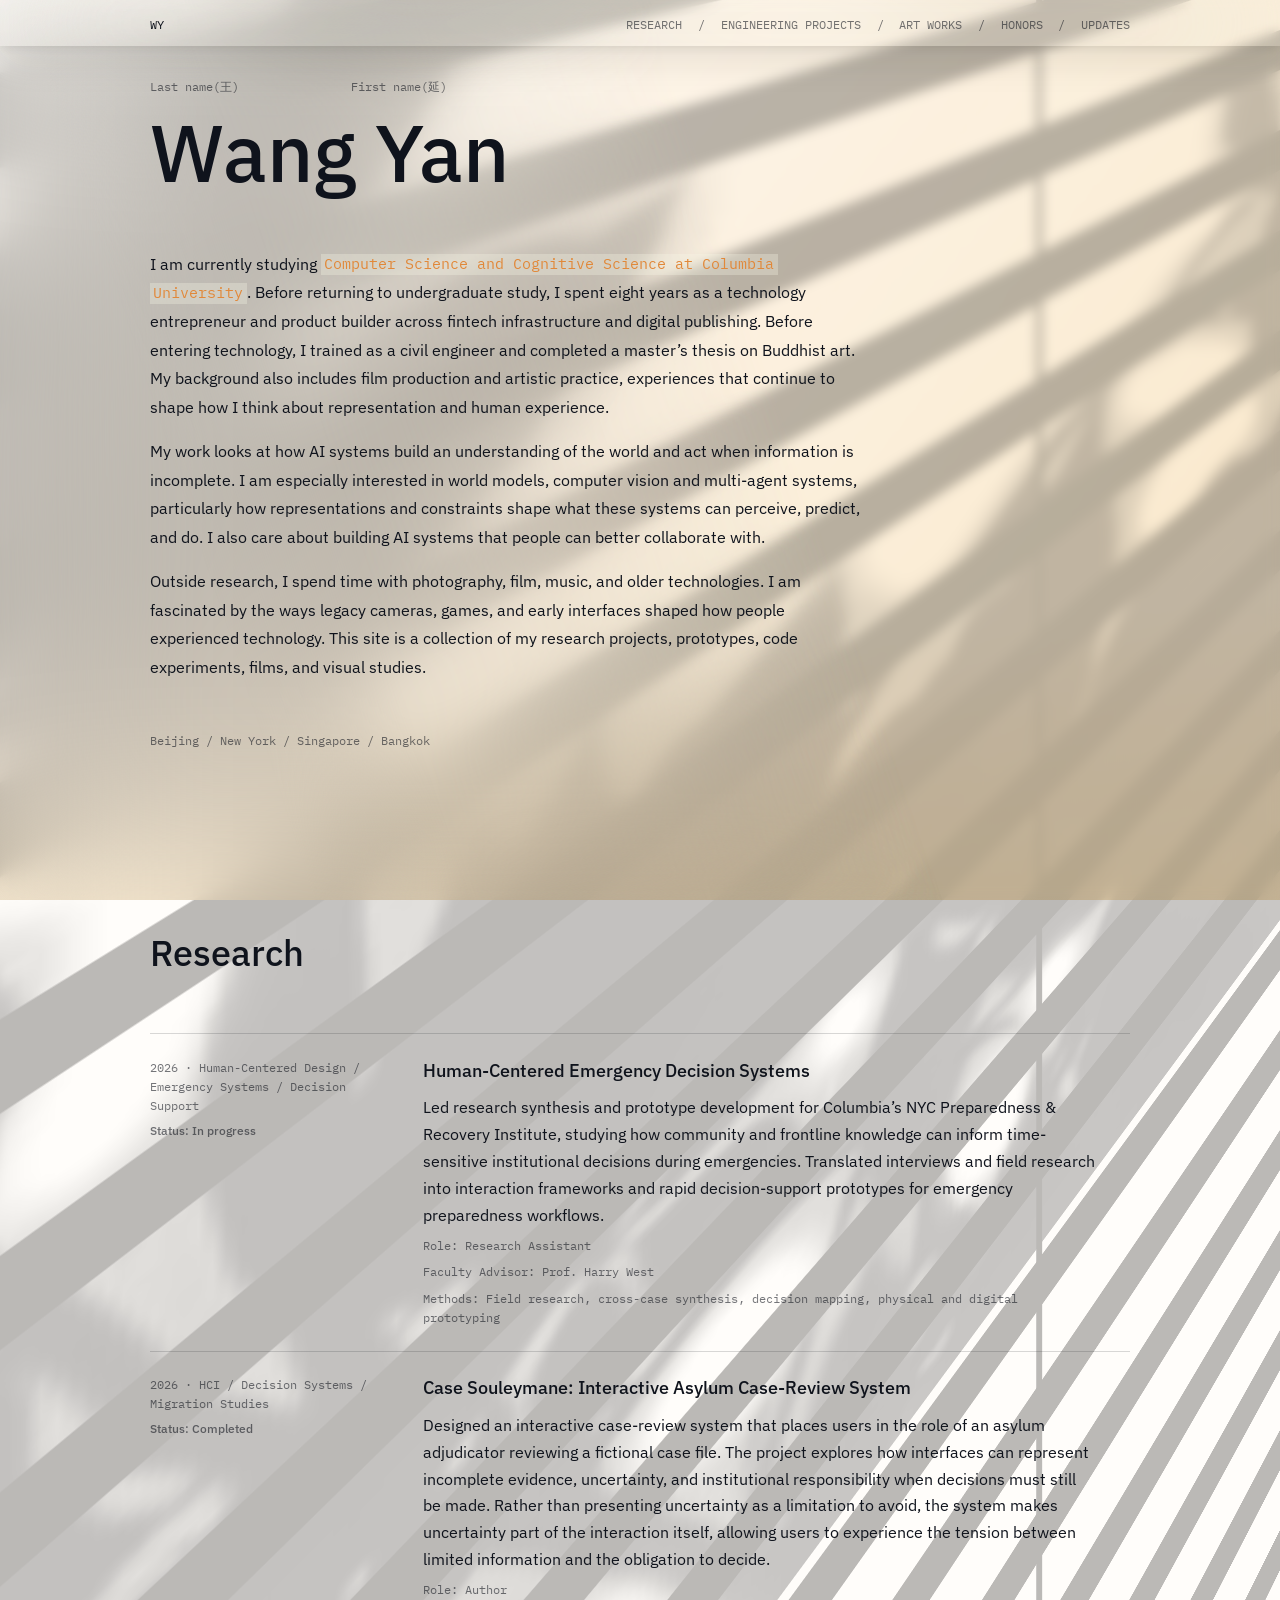
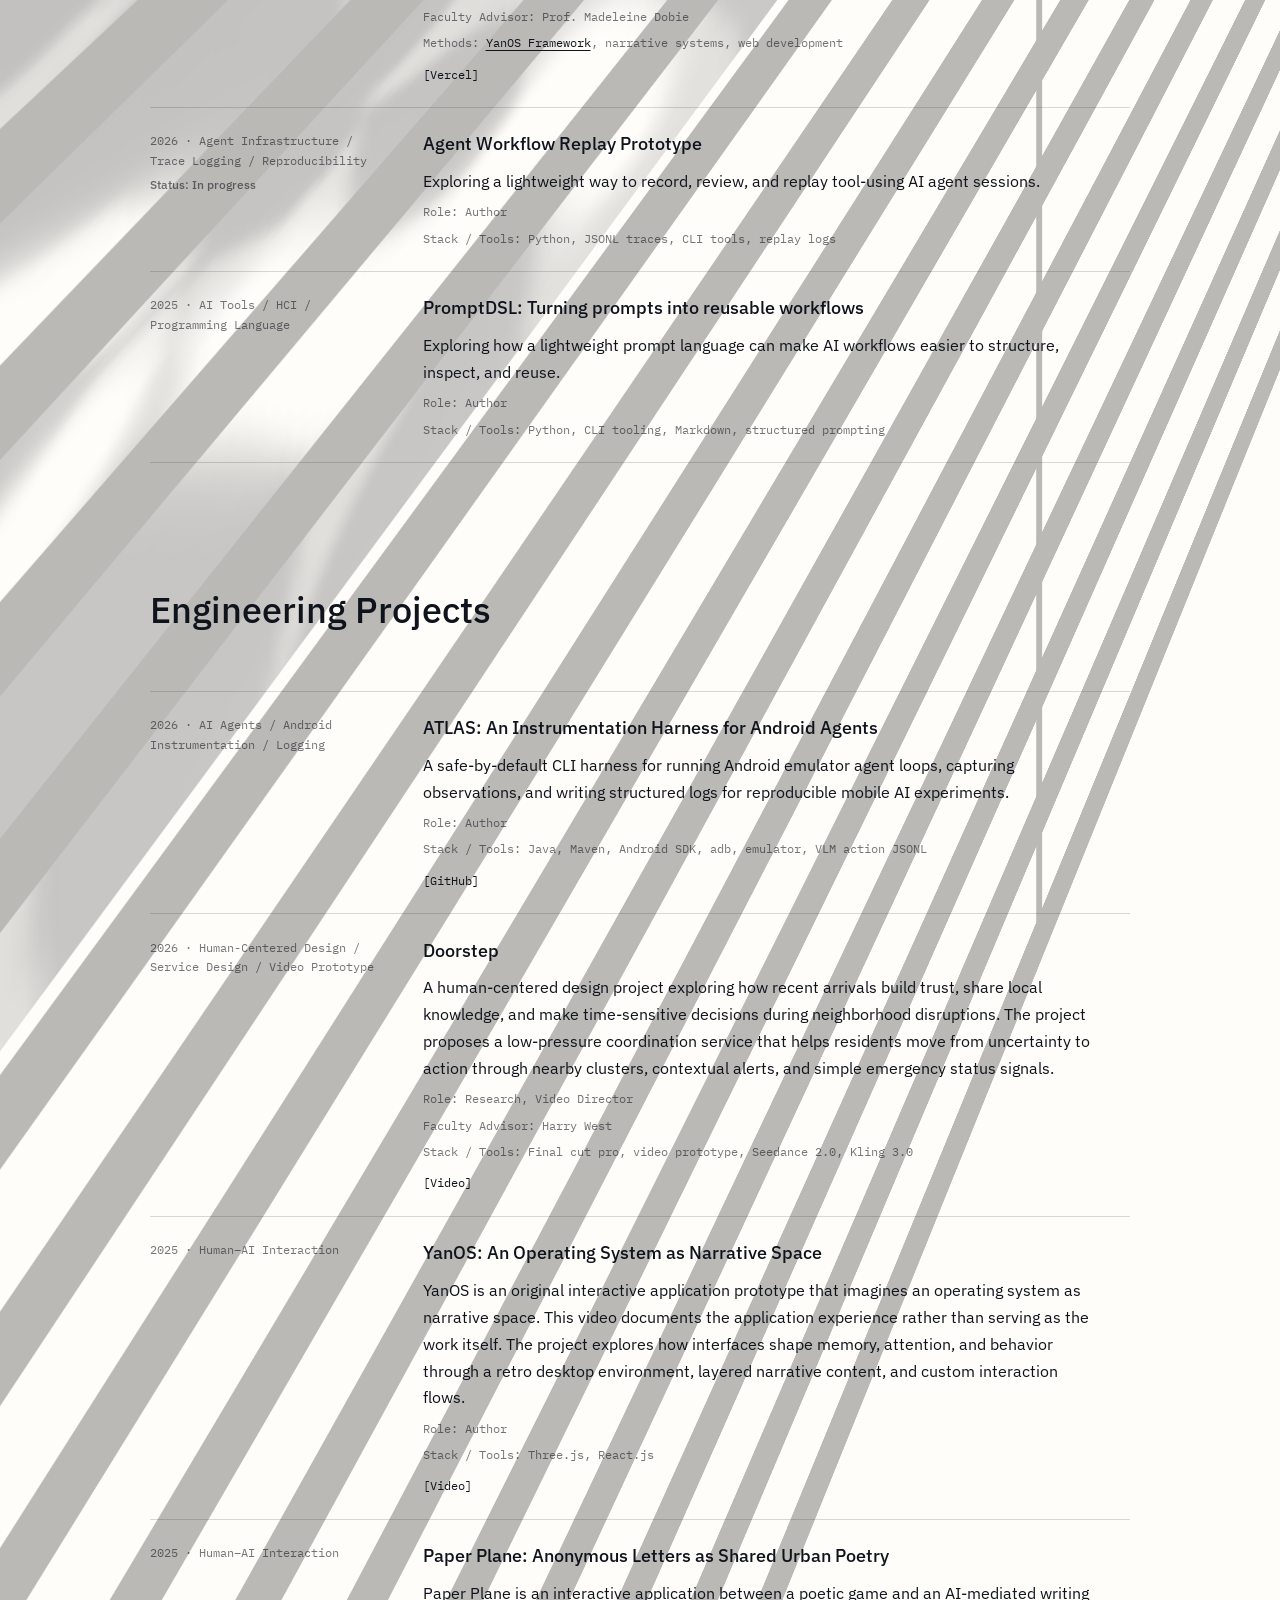
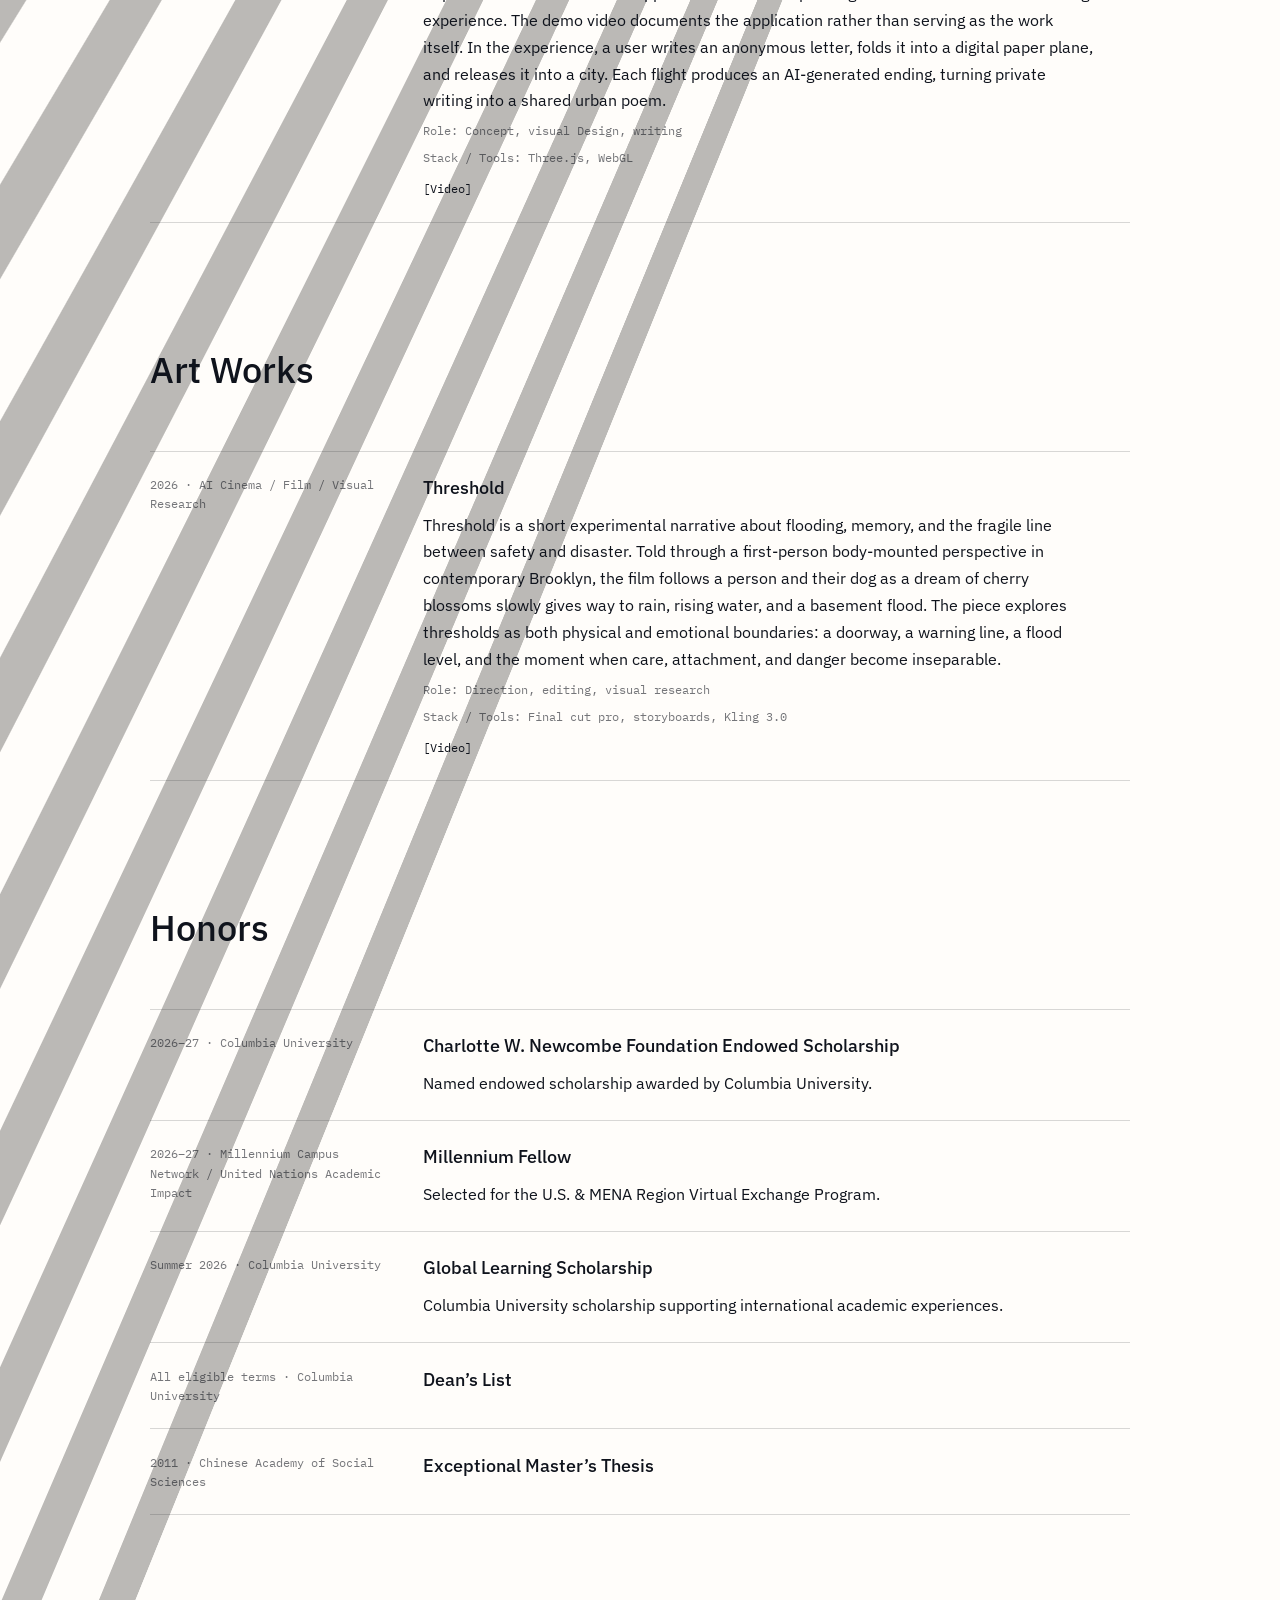
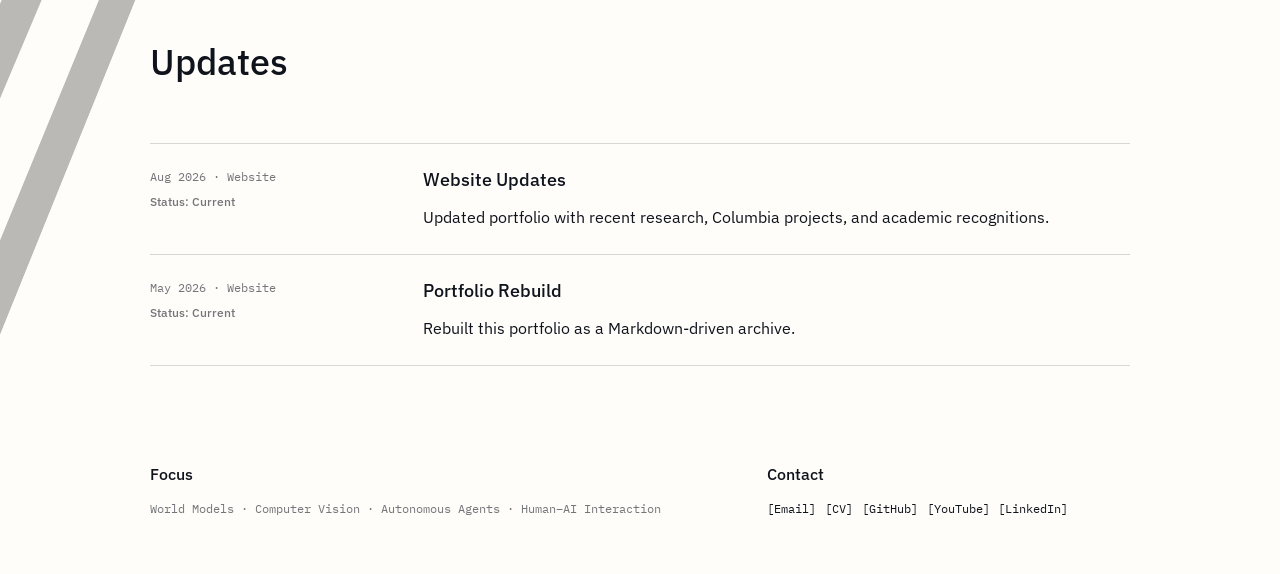
==== index.html @ 77265a29 "Update portfolio content" ====
<html lang="en">

<head>
  <meta charset="UTF-8">
  <meta name="viewport" content="width=device-width, initial-scale=1.0">
  <title>Wang Yan</title>
  <link rel="preload" href="https://upload.wikimedia.org/wikipedia/commons/5/5c/Image_gaussian_noise_example.png" as="image">
  <link rel="stylesheet" href="./index.css?v=portfolio-honors-20260820">
</head>

<body class="sunrise-to-day">
  <div id="dappled-light">

    <div id="glow"></div>
    <div id="glow-bounce"></div>
    <div class="perspective">
      <div id="leaves" aria-hidden="true">
        <svg style="width: 0; height: 0; position: absolute;">
          <defs>
            <filter id="wind" x="-20%" y="-20%" width="140%" height="140%">
              <feTurbulence type="fractalNoise" numOctaves="2" seed="1">
                <animate attributeName="baseFrequency" dur="16s" keyTimes="0;0.33;0.66;1"
                  values="0.005 0.003;0.01 0.009;0.008 0.004;0.005 0.003" repeatCount="indefinite" />
              </feTurbulence>
              <feDisplacementMap in="SourceGraphic">
                <animate attributeName="scale" dur="20s" keyTimes="0;0.25;0.5;0.75;1" values="45;55;75;55;45"
                  repeatCount="indefinite" />
              </feDisplacementMap>
            </filter>
          </defs>
        </svg>
      </div>
      <div id="blinds">
        <div class="shutters">
          <div class="shutter"></div>
          <div class="shutter"></div>
          <div class="shutter"></div>
          <div class="shutter"></div>
          <div class="shutter"></div>
          <div class="shutter"></div>
          <div class="shutter"></div>
          <div class="shutter"></div>
          <div class="shutter"></div>
          <div class="shutter"></div>
          <div class="shutter"></div>
          <div class="shutter"></div>
          <div class="shutter"></div>
          <div class="shutter"></div>
          <div class="shutter"></div>
          <div class="shutter"></div>
          <div class="shutter"></div>
          <div class="shutter"></div>
          <div class="shutter"></div>
          <div class="shutter"></div>
          <div class="shutter"></div>
          <div class="shutter"></div>
          <div class="shutter"></div>
        </div>
        <div class="vertical">
          <div class="bar"></div>
          <div class="bar"></div>
        </div>
      </div>
    </div>
    <div id="progressive-blur">
      <div></div>
      <div></div>
      <div></div>
      <div></div>
    </div>
    <div class="grain"></div>
  </div>

<!-- content:start -->
  <header class="site-nav">
    <a class="nav-mark" href="#top">WY</a>
    <nav>
      <a href="#research">Research</a>
      <a href="#engineering-projects">Engineering Projects</a>
      <a href="#art-works">Art Works</a>
      <a href="#honors">Honors</a>
      <a href="#updates">Updates</a>
    </nav>
  </header>

  <main id="top">
    <section class="entrance">
      <p class="archive-label">Last name(王)                First name(延)</p>
      <h1>Wang Yan</h1>
      <p class="subtitle"></p>
      <div class="intro-copy">
        <p>I am currently studying <span class="inline-term">Computer Science and Cognitive Science at Columbia University</span>. Before returning to undergraduate study, I spent eight years as a technology entrepreneur and product builder across fintech infrastructure and digital publishing. Before entering technology, I trained as a civil engineer and completed a master’s thesis on Buddhist art. My background also includes film production and artistic practice, experiences that continue to shape how I think about representation and human experience.</p>
        <p>My work looks at how AI systems build an understanding of the world and act when information is incomplete. I am especially interested in world models, computer vision and multi-agent systems, particularly how representations and constraints shape what these systems can perceive, predict, and do. I also care about building AI systems that people can better collaborate with.</p>
        <p>Outside research, I spend time with photography, film, music, and older technologies. I am fascinated by the ways legacy cameras, games, and early interfaces shaped how people experienced technology. This site is a collection of my research projects, prototypes, code experiments, films, and visual studies.</p>
      </div>
      <div class="motif-path">
        <span>Beijing / New York / Singapore / Bangkok</span>
      </div>
    </section>

    <section class="archive-section" id="research">
      <div class="section-kicker">
        <span></span>
      </div>
      <div class="section-header">
        <h2>Research</h2>
        <p></p>
      </div>
      <div class="project-list">
        <article class="project-entry">
          <div class="entry-meta-block project-meta-block">
            <p class="entry-meta project-meta">2026 · Human-Centered Design / Emergency Systems / Decision Support</p>
            <p class="entry-status project-status">Status: In progress</p>
          </div>
          <div>
            <h3>Human-Centered Emergency Decision Systems</h3>
            <p>Led research synthesis and prototype development for Columbia’s NYC Preparedness &amp; Recovery Institute, studying how community and frontline knowledge can inform time-sensitive institutional decisions during emergencies. Translated interviews and field research into interaction frameworks and rapid decision-support prototypes for emergency preparedness workflows.</p>
            <p class="project-detail">Role: Research Assistant</p>
            <p class="project-detail">Faculty Advisor: Prof. Harry West</p>
            <p class="project-detail">Methods: Field research, cross-case synthesis, decision mapping, physical and digital prototyping</p>
          </div>
        </article>
        <article class="project-entry">
          <div class="entry-meta-block project-meta-block">
            <p class="entry-meta project-meta">2026 · HCI / Decision Systems / Migration Studies</p>
            <p class="entry-status project-status">Status: Completed</p>
          </div>
          <div>
            <h3>Case Souleymane: Interactive Asylum Case-Review System</h3>
            <p>Designed an interactive case-review system that places users in the role of an asylum adjudicator reviewing a fictional case file. The project explores how interfaces can represent incomplete evidence, uncertainty, and institutional responsibility when decisions must still be made. Rather than presenting uncertainty as a limitation to avoid, the system makes uncertainty part of the interaction itself, allowing users to experience the tension between limited information and the obligation to decide.</p>
            <p class="project-detail">Role: Author</p>
            <p class="project-detail">Faculty Advisor: Prof. Madeleine Dobie</p>
            <p class="project-detail">Methods: <a href="#yanos">YanOS Framework</a>, narrative systems, web development</p>
            <p class="project-links"><a href="https://case-souleymane.vercel.app">Vercel</a></p>
          </div>
        </article>
        <article class="project-entry">
          <div class="entry-meta-block project-meta-block">
            <p class="entry-meta project-meta">2026 · Agent Infrastructure / Trace Logging / Reproducibility</p>
            <p class="entry-status project-status">Status: In progress</p>
          </div>
          <div>
            <h3>Agent Workflow Replay Prototype</h3>
            <p>Exploring a lightweight way to record, review, and replay tool-using AI agent sessions.</p>
            <p class="project-detail">Role: Author</p>
            <p class="project-detail">Stack / Tools: Python, JSONL traces, CLI tools, replay logs</p>
          </div>
        </article>
        <article class="project-entry">
          <div class="entry-meta-block project-meta-block">
            <p class="entry-meta project-meta">2025 · AI Tools / HCI / Programming Language</p>

          </div>
          <div>
            <h3>PromptDSL: Turning prompts into reusable workflows</h3>
            <p>Exploring how a lightweight prompt language can make AI workflows easier to structure, inspect, and reuse.</p>
            <p class="project-detail">Role: Author</p>
            <p class="project-detail">Stack / Tools: Python, CLI tooling, Markdown, structured prompting</p>
          </div>
        </article>
      </div>
    </section>

    <section class="archive-section" id="engineering-projects" data-time-trigger="midday">
      <div class="section-kicker">
        <span></span>
      </div>
      <div class="section-header">
        <h2>Engineering Projects</h2>
        <p></p>
      </div>
      <div class="project-list">
        <article class="project-entry">
          <div class="entry-meta-block project-meta-block">
            <p class="entry-meta project-meta">2026 · AI Agents / Android Instrumentation / Logging</p>

          </div>
          <div>
            <h3>ATLAS: An Instrumentation Harness for Android Agents</h3>
            <p>A safe-by-default CLI harness for running Android emulator agent loops, capturing observations, and writing structured logs for reproducible mobile AI experiments.</p>
            <p class="project-detail">Role: Author</p>
            <p class="project-detail">Stack / Tools: Java, Maven, Android SDK, adb, emulator, VLM action JSONL</p>
            <p class="project-links"><a href="https://github.com/yw01x/ATLAS">GitHub</a></p>
          </div>
        </article>
        <article class="project-entry">
          <div class="entry-meta-block project-meta-block">
            <p class="entry-meta project-meta">2026 · Human-Centered Design / Service Design / Video Prototype</p>

          </div>
          <div>
            <h3>Doorstep</h3>
            <p>A human-centered design project exploring how recent arrivals build trust, share local knowledge, and make time-sensitive decisions during neighborhood disruptions. The project proposes a low-pressure coordination service that helps residents move from uncertainty to action through nearby clusters, contextual alerts, and simple emergency status signals.</p>
            <p class="project-detail">Role: Research, Video Director</p>
            <p class="project-detail">Faculty Advisor: Harry West</p>
            <p class="project-detail">Stack / Tools: Final cut pro, video prototype, Seedance 2.0, Kling 3.0</p>
            <p class="project-links"><a href="https://youtu.be/pmCOKHEQQjQ">Video</a></p>
          </div>
        </article>
        <article class="project-entry" id="yanos">
          <div class="entry-meta-block project-meta-block">
            <p class="entry-meta project-meta">2025 · Human–AI Interaction</p>

          </div>
          <div>
            <h3>YanOS: An Operating System as Narrative Space</h3>
            <p>YanOS is an original interactive application prototype that imagines an operating system as narrative space. This video documents the application experience rather than serving as the work itself. The project explores how interfaces shape memory, attention, and behavior through a retro desktop environment, layered narrative content, and custom interaction flows.</p>
            <p class="project-detail">Role: Author</p>
            <p class="project-detail">Stack / Tools: Three.js, React.js</p>
            <p class="project-links"><a href="https://youtu.be/kt_97odEc5k?si=_f1TYvwzwonSo4LC">Video</a></p>
          </div>
        </article>
        <article class="project-entry">
          <div class="entry-meta-block project-meta-block">
            <p class="entry-meta project-meta">2025 · Human–AI Interaction</p>

          </div>
          <div>
            <h3>Paper Plane: Anonymous Letters as Shared Urban Poetry</h3>
            <p>Paper Plane is an interactive application between a poetic game and an AI-mediated writing experience. The demo video documents the application rather than serving as the work itself. In the experience, a user writes an anonymous letter, folds it into a digital paper plane, and releases it into a city. Each flight produces an AI-generated ending, turning private writing into a shared urban poem.</p>
            <p class="project-detail">Role: Concept, visual Design, writing</p>
            <p class="project-detail">Stack / Tools: Three.js, WebGL</p>
            <p class="project-links"><a href="https://youtu.be/owHaPtW7FVY">Video</a></p>
          </div>
        </article>
      </div>
    </section>

    <section class="archive-section" id="art-works" data-time-trigger="night">
      <div class="section-kicker">
        <span></span>
      </div>
      <div class="section-header">
        <h2>Art Works</h2>
        <p></p>
      </div>
      <div class="project-list">
        <article class="project-entry">
          <div class="entry-meta-block project-meta-block">
            <p class="entry-meta project-meta">2026 · AI Cinema / Film / Visual Research</p>

          </div>
          <div>
            <h3>Threshold</h3>
            <p>Threshold is a short experimental narrative about flooding, memory, and the fragile line between safety and disaster. Told through a first-person body-mounted perspective in contemporary Brooklyn, the film follows a person and their dog as a dream of cherry blossoms slowly gives way to rain, rising water, and a basement flood. The piece explores thresholds as both physical and emotional boundaries: a doorway, a warning line, a flood level, and the moment when care, attachment, and danger become inseparable.</p>
            <p class="project-detail">Role: Direction, editing, visual research</p>
            <p class="project-detail">Stack / Tools: Final cut pro, storyboards, Kling 3.0</p>
            <p class="project-links"><a href="https://youtu.be/WIQP8RQPbOI">Video</a></p>
          </div>
        </article>
      </div>
    </section>

    <section class="archive-section honors-section" id="honors">
      <div class="section-kicker">
        <span></span>
      </div>
      <div class="section-header">
        <h2>Honors</h2>
        <p></p>
      </div>
      <div class="project-list honor-list">
        <article class="project-entry honor-entry">
          <div class="entry-meta-block project-meta-block">
            <p class="entry-meta project-meta">2026–27 · Columbia University</p>
          </div>
          <div>
            <h3>Charlotte W. Newcombe Foundation Endowed Scholarship</h3>
            <p>Named endowed scholarship awarded by Columbia University.</p>
          </div>
        </article>
        <article class="project-entry honor-entry">
          <div class="entry-meta-block project-meta-block">
            <p class="entry-meta project-meta">2026–27 · Millennium Campus Network / United Nations Academic Impact</p>
          </div>
          <div>
            <h3>Millennium Fellow</h3>
            <p>Selected for the U.S. &amp; MENA Region Virtual Exchange Program.</p>
          </div>
        </article>
        <article class="project-entry honor-entry">
          <div class="entry-meta-block project-meta-block">
            <p class="entry-meta project-meta">Summer 2026 · Columbia University</p>
          </div>
          <div>
            <h3>Global Learning Scholarship</h3>
            <p>Columbia University scholarship supporting international academic experiences.</p>
          </div>
        </article>
        <article class="project-entry honor-entry">
          <div class="entry-meta-block project-meta-block">
            <p class="entry-meta project-meta">All eligible terms · Columbia University</p>
          </div>
          <div>
            <h3>Dean’s List</h3>
          </div>
        </article>
        <article class="project-entry honor-entry">
          <div class="entry-meta-block project-meta-block">
            <p class="entry-meta project-meta">2011 · Chinese Academy of Social Sciences</p>
          </div>
          <div>
            <h3>Exceptional Master’s Thesis</h3>
          </div>
        </article>
      </div>
    </section>

    <section class="archive-section updates-section" id="updates">
      <div class="section-kicker">
        <span></span>
      </div>
      <div class="section-header">
        <h2>Updates</h2>
        <p></p>
      </div>
      <div class="update-list">
        <article class="update-entry">
          <div class="entry-meta-block update-meta-block">
            <p class="entry-meta update-meta">Aug 2026 · Website</p>
            <p class="entry-status update-status">Status: Current</p>
          </div>
          <div>
            <h3>Website Updates</h3>
            <p>Updated portfolio with recent research, Columbia projects, and academic recognitions.</p>

          </div>
        </article>
        <article class="update-entry">
          <div class="entry-meta-block update-meta-block">
            <p class="entry-meta update-meta">May 2026 · Website</p>
            <p class="entry-status update-status">Status: Current</p>
          </div>
          <div>
            <h3>Portfolio Rebuild</h3>
            <p>Rebuilt this portfolio as a Markdown-driven archive.</p>

          </div>
        </article>
      </div>
    </section>
  </main>

  <footer class="site-footer">
    <div>
      <h3>Focus</h3>
      <p>World Models · Computer Vision · Autonomous Agents · Human–AI Interaction</p>
    </div>
      <div>
        <h3>Contact</h3>
        <p class="project-links"><a href="mailto:yw4586@columbia.edu">Email</a> <a href="./assets/Wang_Yan_CV.pdf">CV</a> <a href="https://github.com/yw01x">GitHub</a> <a href="https://www.youtube.com/@ywang2025">YouTube</a> <a href="https://www.linkedin.com/in/wangyan-omni/">LinkedIn</a></p>
      </div>
  </footer>
  <!-- content:end -->
</body>

<script src="./index.js?v=portfolio-honors-20260820"></script>

</html>
---- index.css ----
@import url('https://fonts.googleapis.com/css2?family=IBM+Plex+Mono:wght@400;500&family=IBM+Plex+Sans:wght@400;500;600&display=swap');

body {
  --day: #fffdfa;
  --midday: #f9f7e9;
  --afternoon: #f2d9b8;
  --evening: #fccc83;
  --dusk: #db7a2a;
  --night: #0f131c;
  --dawn: #16132b;
  --morning: #9fb3bf;


  --light: var(--day);
  --dark: var(--night);
  --shadow: #1a1917;
  --bounce-light: #f5d7a6;
  --line: color-mix(in srgb, var(--dark) 16%, transparent);
  --muted: color-mix(in srgb, var(--dark) 58%, transparent);
  --timing-fn: cubic-bezier(0.455, 0.190, 0.000, 0.985);

  margin: 0;
  padding: 0;
  min-height: 100%;
  width: 100%;
  color: var(--dark);
  font-family: "IBM Plex Sans", system-ui, -apple-system, BlinkMacSystemFont, "Segoe UI", sans-serif;
  background-color: var(--light);

  animation-duration: 0s;
  animation-fill-mode: forwards;
  animation-timing-function: linear;
}

html {
  scroll-behavior: smooth;
}

a {
  color: var(--dark);
  text-decoration-thickness: 1px;
  text-underline-offset: 0.22em;
}

p,
h1,
h2,
h3 {
  margin-top: 0;
}

.site-nav,
main {
  position: relative;
  z-index: 1;
  isolation: isolate;
}

.site-nav {
  position: sticky;
  top: 0;
  display: grid;
  width: calc(100% - 3rem);
  max-width: 980px;
  margin: 0 auto;
  grid-template-columns: auto 1fr;
  gap: 1.5rem;
  align-items: center;
  padding: 1rem 0 0.85rem;
  z-index: 10;
}

.site-nav::before {
  position: absolute;
  z-index: -1;
  inset: 0 auto 0 50%;
  width: 100vw;
  transform: translateX(-50%);
  background: rgb(244 242 234 / 0.2);
  background: color-mix(in srgb, #f4f2ea 10%, transparent);
  box-shadow:
    0 0.8rem 2.4rem color-mix(in srgb, var(--shadow) 10%, transparent),
    0 0.08rem 0.7rem color-mix(in srgb, var(--dark) 10%, transparent);
  backdrop-filter: blur(80px) saturate(88%);
  -webkit-backdrop-filter: blur(80px) saturate(88%);
  content: "";
}

.nav-mark,
.site-nav nav a,
.archive-label,
.section-kicker,
.project-meta,
.update-meta,
.project-detail,
.project-links,
.motif-path {
  font-family: "IBM Plex Mono", "SFMono-Regular", Consolas, monospace;
}

.nav-mark {
  font-size: 0.78rem;
  text-decoration: none;
}

.site-nav nav {
  display: flex;
  justify-content: flex-end;
  gap: 0;
  overflow-x: auto;
}

.site-nav nav a {
  display: inline-flex;
  align-items: center;
  flex: 0 0 auto;
  color: var(--muted);
  font-size: 0.72rem;
  text-decoration: none;
  text-transform: uppercase;
}

.site-nav nav a + a::before {
  display: inline-block;
  width: 2.4rem;
  color: var(--muted);
  text-align: center;
  content: "/";
}

main {
  width: calc(100% - 3rem);
  max-width: 980px;
  margin: 0 auto;
}

.entrance {
  display: grid;
  align-content: center;
  min-height: 42rem;
  padding: 2rem 0 7rem;
}

.archive-label {
  margin-bottom: 1.2rem;
  color: var(--muted);
  font-size: 0.76rem;
}

.archive-label,
.subtitle {
  white-space: pre-wrap;
}

h1 {
  max-width: 12ch;
  margin-bottom: 1.2rem;
  font-size: clamp(1rem, 9vw, 5rem);
  font-weight: 500;
  line-height: 0.94;
}

.subtitle {
  margin-bottom: 2.5rem;
  font-size: 1.22rem;
}

.intro-copy {
  display: grid;
  gap: 0.95rem;
  max-width: 720px;
  font-size: 1.02rem;
  line-height: 1.76;
}

.intro-copy p,
.section-header p,
.project-entry p,
.update-entry p,
.site-footer p,
.about-grid p {
  margin-bottom: 0;
}

.motif-path {
  display: flex;
  flex-wrap: wrap;
  gap: 0.4rem 0.8rem;
  margin-top: 3.2rem;
  color: var(--muted);
  font-size: 0.75rem;
}

.motif-path span + span::before {
  content: "/";
  margin-right: 0.8rem;
  color: var(--muted);
}

.archive-section {
  padding: 3.5rem 0;
}

.section-kicker {
  display: flex;
  flex-wrap: wrap;
  gap: 0.6rem;
  margin-bottom: 1rem;
  color: var(--muted);
  font-size: 0.72rem;
}

.section-kicker span + span::before {
  content: "/";
  margin-right: 0.6rem;
}

.section-header {
  display: grid;
  grid-template-columns: 1fr;
  gap: 1.05rem;
  align-items: start;
  margin-bottom: 2.8rem;
}

.section-header h2 {
  margin-bottom: 0;
  font-size: clamp(1.7rem, 3vw, 2.25rem);
  font-weight: 500;
  line-height: 1.06;
}

.section-header p {
  max-width: 720px;
  color: var(--muted);
  font-size: 1rem;
  line-height: 1.74;
}

.project-list {
  border-top: 1px solid var(--line);
}

.project-entry,
.update-entry {
  display: grid;
  grid-template-columns: minmax(10rem, 0.34fr) minmax(0, 1fr);
  gap: 2rem;
  padding: 1.45rem 0;
  border-bottom: 1px solid var(--line);
}

.project-entry h3,
.update-entry h3 {
  margin-bottom: 0.8rem;
  font-size: 1.14rem;
  font-weight: 500;
}

.project-entry p,
.update-entry p {
  max-width: 42rem;
  line-height: 1.68;
}

.inline-term {
  font-family: "IBM Plex Mono", "SFMono-Regular", Consolas, monospace;
  font-size: 0.92em;
  line-height: 1;
  color: color-mix(in srgb, var(--dusk) 100%, var(--evening) 20%);
  background: color-mix(in srgb, var(--midday) 30%, transparent);
  border: 0px solid color-mix(in srgb, var(--dark) 18%, transparent);
  padding: 0.02em 0.22em 0.08em;
  box-decoration-break: clone;
  -webkit-box-decoration-break: clone;
}

.project-meta,
.update-meta,
.entry-status,
.project-status,
.update-status,
.project-detail,
.project-links {
  color: var(--muted);
  font-size: 0.72rem;
  line-height: 1.58;
}

.entry-status {
  margin: 0.32rem 0 0;
  color: var(--muted);
  font-family: "IBM Plex Sans", system-ui, -apple-system, BlinkMacSystemFont, "Segoe UI", sans-serif;
  font-weight: 500;
}

.project-detail {
  margin-top: 0.45rem;
}

.project-entry[id] {
  scroll-margin-top: 5rem;
}

.project-links {
  display: flex;
  flex-wrap: wrap;
  gap: 0.55rem;
  margin-top: 0.75rem;
}

.project-links a {
  color: var(--dark);
  text-decoration: none;
}

.project-links a::before {
  content: "[";
}

.project-links a::after {
  content: "]";
}

.update-list {
  border-top: 1px solid var(--line);
}

.site-footer {
  position: relative;
  z-index: 1;
  display: grid;
  grid-template-columns: minmax(0, 1fr) minmax(18rem, 0.62fr);
  width: calc(100% - 3rem);
  max-width: 980px;
  margin: 0 auto;
  gap: 2rem;
  padding: 2.5rem 0 3.5rem;
  color: var(--muted);
  font-size: 0.72rem;
  line-height: 1.58;
}

.site-footer h3 {
  margin: 0 0 0.75rem;
  color: var(--dark);
  font-size: 1rem;
  font-weight: 500;
}

.site-footer p {
  font-family: "IBM Plex Mono", "SFMono-Regular", Consolas, monospace;
}

.site-footer .project-links {
  display: flex;
  flex-wrap: wrap;
  gap: 0.55rem;
}

.site-footer a {
  color: var(--dark);
  text-decoration: none;
}

.site-footer a::before {
  content: "[";
}

.site-footer a::after {
  content: "]";
}

.about-grid {
  display: grid;
  grid-template-columns: minmax(0, 1fr) minmax(18rem, 0.62fr);
  gap: 2rem;
  border-top: 1px solid var(--line);
  padding-top: 1.45rem;
}

.about-grid h3 {
  margin-bottom: 0.75rem;
  font-size: 1rem;
  font-weight: 500;
}

body.animation-ready {
  transition: background-color 1.7s var(--timing-fn), color 1.2s var(--timing-fn);
}

body.sunrise-to-day:not(.animation-ready),
body.sunrise-to-midday:not(.animation-ready) {
  --light: var(--night);
  --dark: var(--day);
  --shadow: #030307;
  --bounce-light: #1b293f;
  background-color: var(--night);
}

body.animation-ready.midday-to-night,
body.animation-ready.day-to-night {
  animation-duration: 2.6s;
  animation-fill-mode: forwards;
  animation-name: sunset;
  animation-timing-function: var(--timing-fn);
}

body.animation-ready.day-to-night {
  animation-name: day-sunset;
}

body.animation-ready.sunrise-to-day,
body.animation-ready.sunrise-to-midday {
  animation-duration: 2.2s;
  animation-fill-mode: forwards;
  animation-name: sunrise;
  animation-timing-function: var(--timing-fn);
}

body.animation-ready.sunrise-to-midday {
  animation-name: sunrise-midday;
}

body.animation-ready.day-to-midday {
  animation-duration: 1.9s;
  animation-fill-mode: forwards;
  animation-name: midday;
  animation-timing-function: var(--timing-fn);
}

body.animation-ready.midday-to-day {
  animation-duration: 1.9s;
  animation-fill-mode: forwards;
  animation-name: midday-reverse;
  animation-timing-function: var(--timing-fn);
}

body.animation-ready.night-to-midday,
body.animation-ready.night-to-day {
  animation-duration: 2.8s;
  animation-fill-mode: forwards;
  animation-name: night-reverse-midday;
  animation-timing-function: var(--timing-fn);
}

body.animation-ready.night-to-day {
  animation-name: night-reverse-day;
}

body.animation-ready.sunrise-to-day,
body.animation-ready.sunrise-to-midday,
body.animation-ready.day-to-midday,
body.animation-ready.midday-to-day,
body.animation-ready.midday-to-night,
body.animation-ready.day-to-night,
body.animation-ready.night-to-midday,
body.animation-ready.night-to-day {
  transition: color 1.2s var(--timing-fn);
}

body.midday {
  --light: var(--midday);
  --dark: #121211;
  --shadow: #11100e;
  --bounce-light: #f9f7e9;
  background-color: var(--midday);
}

body.afternoon {
  --light: var(--afternoon);
  --dark: var(--night);
  --shadow: #15120f;
  --bounce-light: #efc17d;
  background-color: var(--afternoon);
}

body.dark {
  --light: var(--night);
  --dark: var(--day);
  --shadow: #030307;
  --bounce-light: #1b293f;
  background-color: var(--night);
}

@keyframes sunrise {
  0% {
    background-color: var(--night);
  }

  10% {
    background-color: var(--dawn);
  }

  35% {
    background-color: var(--morning);
  }

  100% {
    background-color: var(--day);
  }
}

@keyframes sunrise-midday {
  0% {
    background-color: var(--night);
  }

  10% {
    background-color: var(--dawn);
  }

  35% {
    background-color: var(--morning);
  }

  100% {
    background-color: var(--midday);
  }
}

@keyframes midday {
  0% {
    background-color: var(--day);
  }

  35% {
    background-color: #ffffff;
  }

  100% {
    background-color: var(--midday);
  }
}

@keyframes midday-reverse {
  0% {
    background-color: var(--midday);
  }

  65% {
    background-color: #ffffff;
  }

  100% {
    background-color: var(--day);
  }
}

@keyframes afternoon {
  0% {
    background-color: var(--day);
  }

  45% {
    background-color: var(--evening);
  }

  100% {
    background-color: var(--afternoon);
  }
}

@keyframes night-reverse-midday {
  0% {
    background-color: var(--night);
  }

  10% {
    background-color: var(--dawn);
  }

  40% {
    background-color: var(--dusk);
  }

  70% {
    background-color: var(--evening);
  }

  100% {
    background-color: var(--midday);
  }
}

@keyframes night-reverse-day {
  0% {
    background-color: var(--night);
  }

  10% {
    background-color: var(--dawn);
  }

  35% {
    background-color: var(--dusk);
  }

  58% {
    background-color: var(--evening);
  }

  82% {
    background-color: var(--midday);
  }

  100% {
    background-color: var(--day);
  }
}

@keyframes sunset {
  0% {
    background-color: var(--midday);
  }

  30% {
    background-color: var(--evening);
  }

  60% {
    background-color: var(--dusk);
  }

  90% {
    background-color: var(--dawn);
  }

  100% {
    background-color: var(--night);
  }
}

@keyframes day-sunset {
  0% {
    background-color: var(--day);
  }

  18% {
    background-color: var(--midday);
  }

  40% {
    background-color: var(--evening);
  }

  65% {
    background-color: var(--dusk);
  }

  90% {
    background-color: var(--dawn);
  }

  100% {
    background-color: var(--night);
  }
}

#dappled-light {
  pointer-events: none;
  position: fixed;
  height: 100vh;
  width: 100vw;
}

.grain {
  filter: brightness(120%) sepia(50%);
  height: 100%;
  left: 0;
  pointer-events: none;
  position: fixed;
  top: 0;
  width: 100%;
  z-index: 10;
}

.grain:before {
  animation: noise 1s steps(2) infinite;
  background-image: url(https://upload.wikimedia.org/wikipedia/commons/5/5c/Image_gaussian_noise_example.png);
  content: "";
  height: calc(100% + 20rem);
  left: -10rem;
  opacity: .12;
  pointer-events: none;
  position: fixed;
  top: -10rem;
  width: calc(100% + 20rem);
}

#progressive-blur {
  position: absolute;
  height: 100%;
  width: 100%;
}

#progressive-blur>div {
  position: absolute;
  height: 100%;
  width: 100%;
  inset: 0;
  backdrop-filter: blur(var(--blur-amount));
  mask-image: linear-gradient(252deg, transparent, transparent var(--stop1), black var(--stop2), black);
}

#progressive-blur>div:nth-child(1) {
  --blur-amount: 6px;
  --stop1: 0%;
  --stop2: 0%;
}

#progressive-blur>div:nth-child(2) {
  --blur-amount: 12px;
  --stop1: 40%;
  --stop2: 80%;
}

#progressive-blur>div:nth-child(3) {
  --blur-amount: 48px;
  --stop1: 40%;
  --stop2: 70%;
}

#progressive-blur>div:nth-child(4) {
  --blur-amount: 96px;
  --stop1: 70%;
  --stop2: 80%;
}

#glow {
  position: absolute;
  background: linear-gradient(309deg, var(--bounce-light), var(--bounce-light) 20%, transparent);
  transition: background 1.0s var(--timing-fn);
  height: 100%;
  width: 100%;
  opacity: 0.5;
}

#glow-bounce {
  content: "";
  position: absolute;
  background: linear-gradient(355deg, var(--bounce-light) 0%, transparent 30%, transparent 100%);
  transition: background 1.0s var(--timing-fn);
  opacity: 0.5;
  height: 100%;
  width: 100%;
  bottom: 0;
}

.perspective {
  position: absolute;
  transition: transform 1.7s var(--timing-fn), opacity 4s ease;
  top: -30vh;
  right: 0;
  width: 80vw;
  height: 130vh;
  opacity: 0.3;
  background-blend-mode: darken;
  transform-origin: top right;
  transform-style: preserve-3d;
  transform: matrix3d(0.7500, -0.0625, 0.0000, 0.0008,
      0.0000, 1.0000, 0.0000, 0.0000,
      0.0000, 0.0000, 1.0000, 0.0000,
      0.0000, 0.0000, 0.0000, 1.0000);
}

.dark .perspective {
  opacity: 0.3;
  transform: matrix3d(0.8333, 0.0833, 0.0000, 0.0003,
      0.0000, 1.0000, 0.0000, 0.0000,
      0.0000, 0.0000, 1.0000, 0.0000,
      0.0000, 0.0000, 0.0000, 1.0000);
}

.midday .perspective {
  opacity: 0.42;
  transform: matrix3d(0.7600, -0.0350, 0.0000, 0.0007,
      0.0000, 1.0000, 0.0000, 0.0000,
      0.0000, 0.0000, 1.0000, 0.0000,
      0.0000, 0.0000, 0.0000, 1.0000);
}

.afternoon .perspective {
  opacity: 0.33;
  transform: matrix3d(0.7900, 0.0100, 0.0000, 0.0005,
      0.0000, 1.0000, 0.0000, 0.0000,
      0.0000, 0.0000, 1.0000, 0.0000,
      0.0000, 0.0000, 0.0000, 1.0000);
}

#leaves {
  --leaf-opacity: 0.85;
  position: absolute;
  bottom: -20px;
  right: -700px;
  width: 1600px;
  height: 1400px;
  background-image: url("./leaves.png");
  background-position: center;
  background-repeat: no-repeat;
  background-size: cover;
  opacity: var(--leaf-opacity);
  animation: billow 5s ease-in-out infinite;
  pointer-events: none;
  transform-origin: 50% 50%;
  will-change: transform, opacity;
}

#blinds {
  position: relative;
  width: 100%;
}

#blinds .shutter,
#blinds .bar {
  background-color: var(--shadow);
}

#blinds>.shutters {
  display: flex;
  flex-direction: column;
  align-items: end;
  gap: 60px;
  transition: gap 1.0s var(--timing-fn);
}

.dark #blinds>.shutters {
  gap: 20px;
}

.midday #blinds>.shutters {
  gap: 76px;
}

.afternoon #blinds>.shutters {
  gap: 42px;
}

#blinds>.vertical {
  top: 0;
  position: absolute;
  height: 100%;
  width: 100%;
  display: flex;
  justify-content: space-around;
}

.vertical>.bar {
  width: 5;
  height: 100%;
}

.shutter {
  width: 100%;
  height: 40px;
  transition: height 1.0s var(--timing-fn);
}

.dark .shutter {
  height: 80px;
}

.midday .shutter {
  height: 28px;
}

.afternoon .shutter {
  height: 54px;
}

@keyframes billow {
  0% {
    transform: perspective(400px) rotateX(0deg) rotateY(0deg) scale(1);
  }

  25% {
    transform: perspective(400px) rotateX(1deg) rotateY(2deg) scale(1.02);
  }

  50% {
    transform: perspective(400px) rotateX(-4deg) rotateY(-2deg) scale(0.97);
  }

  75% {
    transform: perspective(400px) rotateX(1deg) rotateY(-1deg) scale(1.04);
  }

  100% {
    transform: perspective(400px) rotateX(0deg) rotateY(0deg) scale(1);
  }
}

@keyframes noise {
  0% {
    transform: translate3d(0, 2rem, 0);
  }

  10% {
    transform: translate3d(-1rem, -2rem, 0);
  }

  20% {
    transform: translate3d(-4rem, 1rem, 0);
  }

  30% {
    transform: translate3d(4.5rem, -4.5rem, 0);
  }

  40% {
    transform: translate3d(-1rem, 3.5rem, 0);
  }

  50% {
    transform: translate3d(-4.5rem, -2rem, 0);
  }

  60% {
    transform: translate3d(1rem, 3rem, 0);
  }

  70% {
    transform: translate3d(3.5rem, -4rem, 0);
  }

  80% {
    transform: translate3d(-4.5rem, .5rem, 0);
  }

  90% {
    transform: translate3d(3rem, -2.5rem, 0);
  }

  100% {
    transform: translate3d(-3.5rem, 0, 0);
  }
}

@media (max-width: 860px) {
  .site-nav,
  main {
    width: calc(100% - 2rem);
  }

  .site-nav {
    gap: 1rem;
  }

  .site-nav nav {
    justify-content: flex-start;
  }

  .entrance {
    min-height: auto;
    padding: 7rem 0 5.5rem;
  }

  .archive-section {
    padding: 5rem 0;
  }

  .section-header,
  .project-entry,
  .update-entry,
  .about-grid {
    grid-template-columns: 1fr;
    gap: 1.1rem;
  }

  .site-footer {
    width: calc(100% - 2rem);
    grid-template-columns: 1fr;
    gap: 0.8rem;
  }
}

@media (max-width: 560px) {
  .site-nav {
    grid-template-columns: 1fr;
    align-items: start;
  }

  .site-nav nav {
    gap: 0.75rem;
    max-width: calc(100vw - 2rem);
  }

  .archive-label,
  .section-kicker,
  .project-meta,
  .update-meta,
  .project-detail,
  .project-links,
  .site-footer,
  .motif-path {
    font-size: 0.69rem;
  }

  .intro-copy,
  .section-header p,
  .project-entry p,
  .update-entry p,
  .about-grid p {
    max-width: 34ch;
  }
}
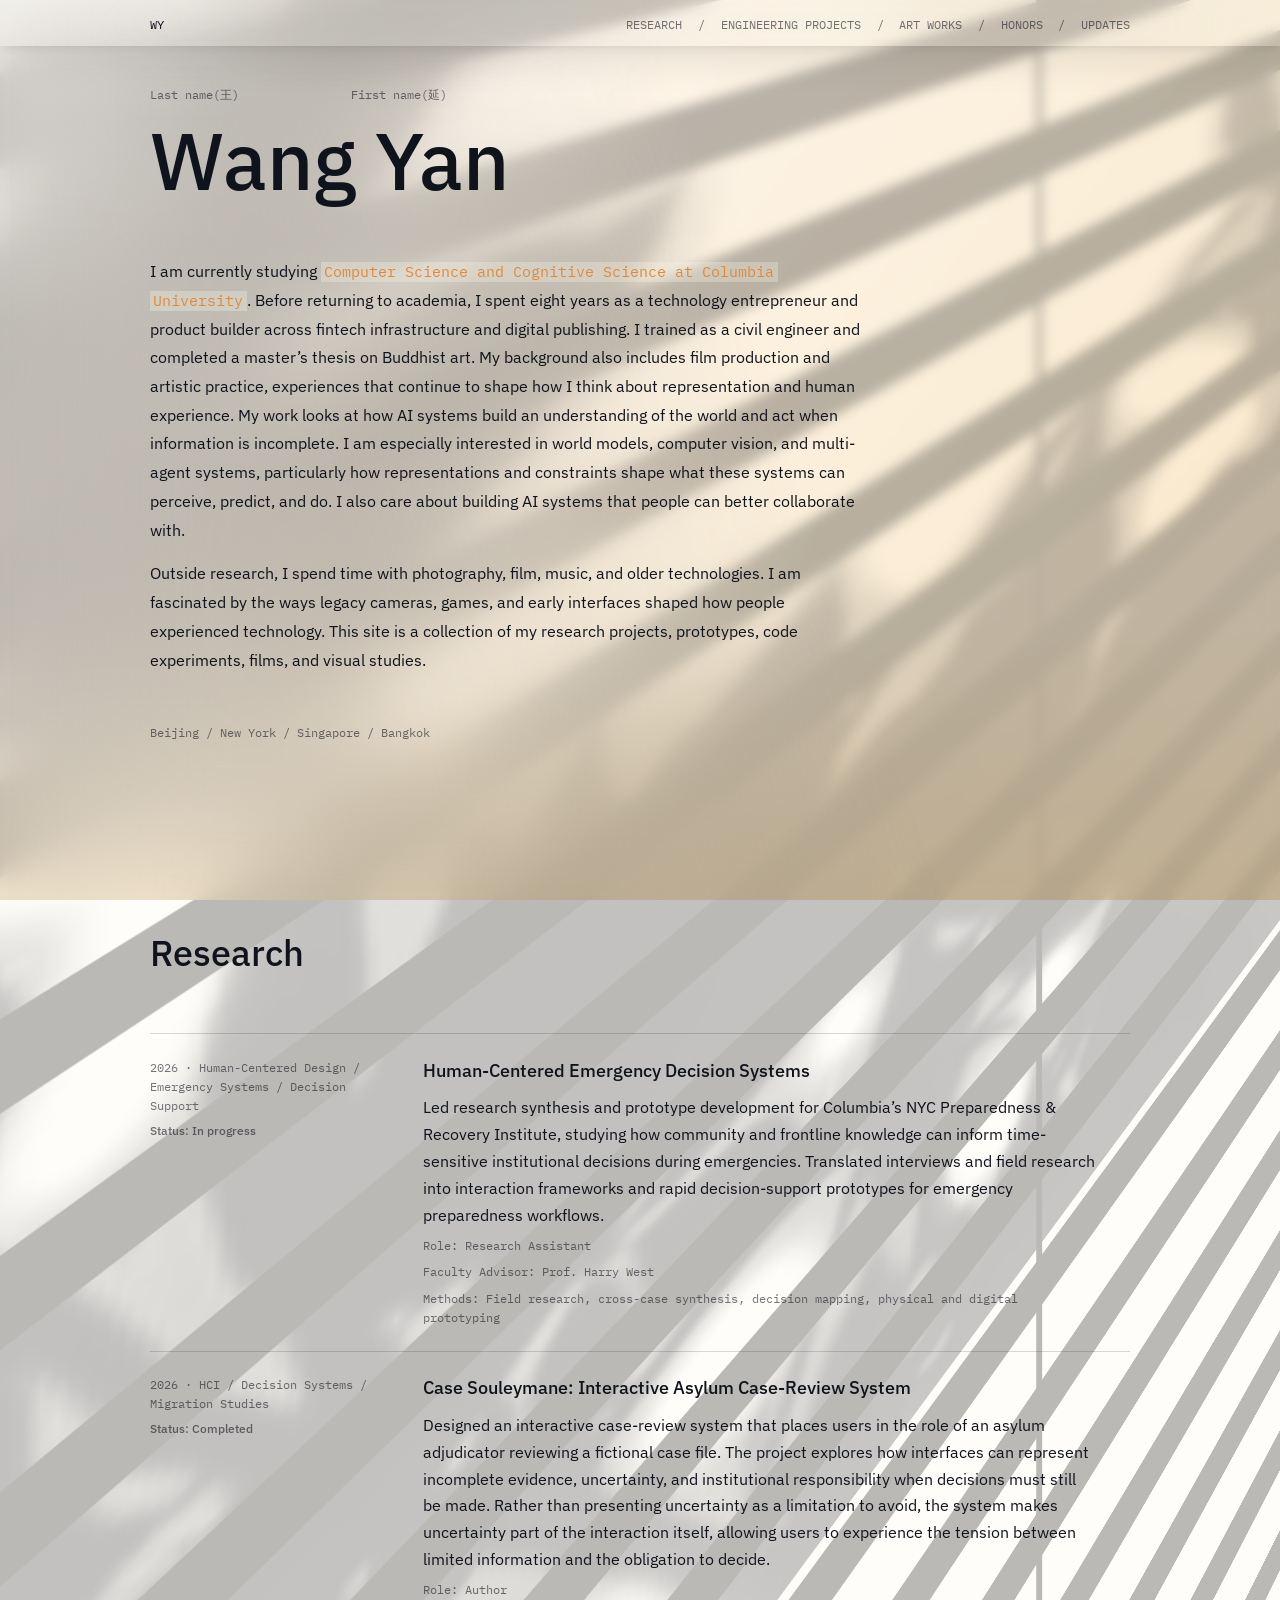
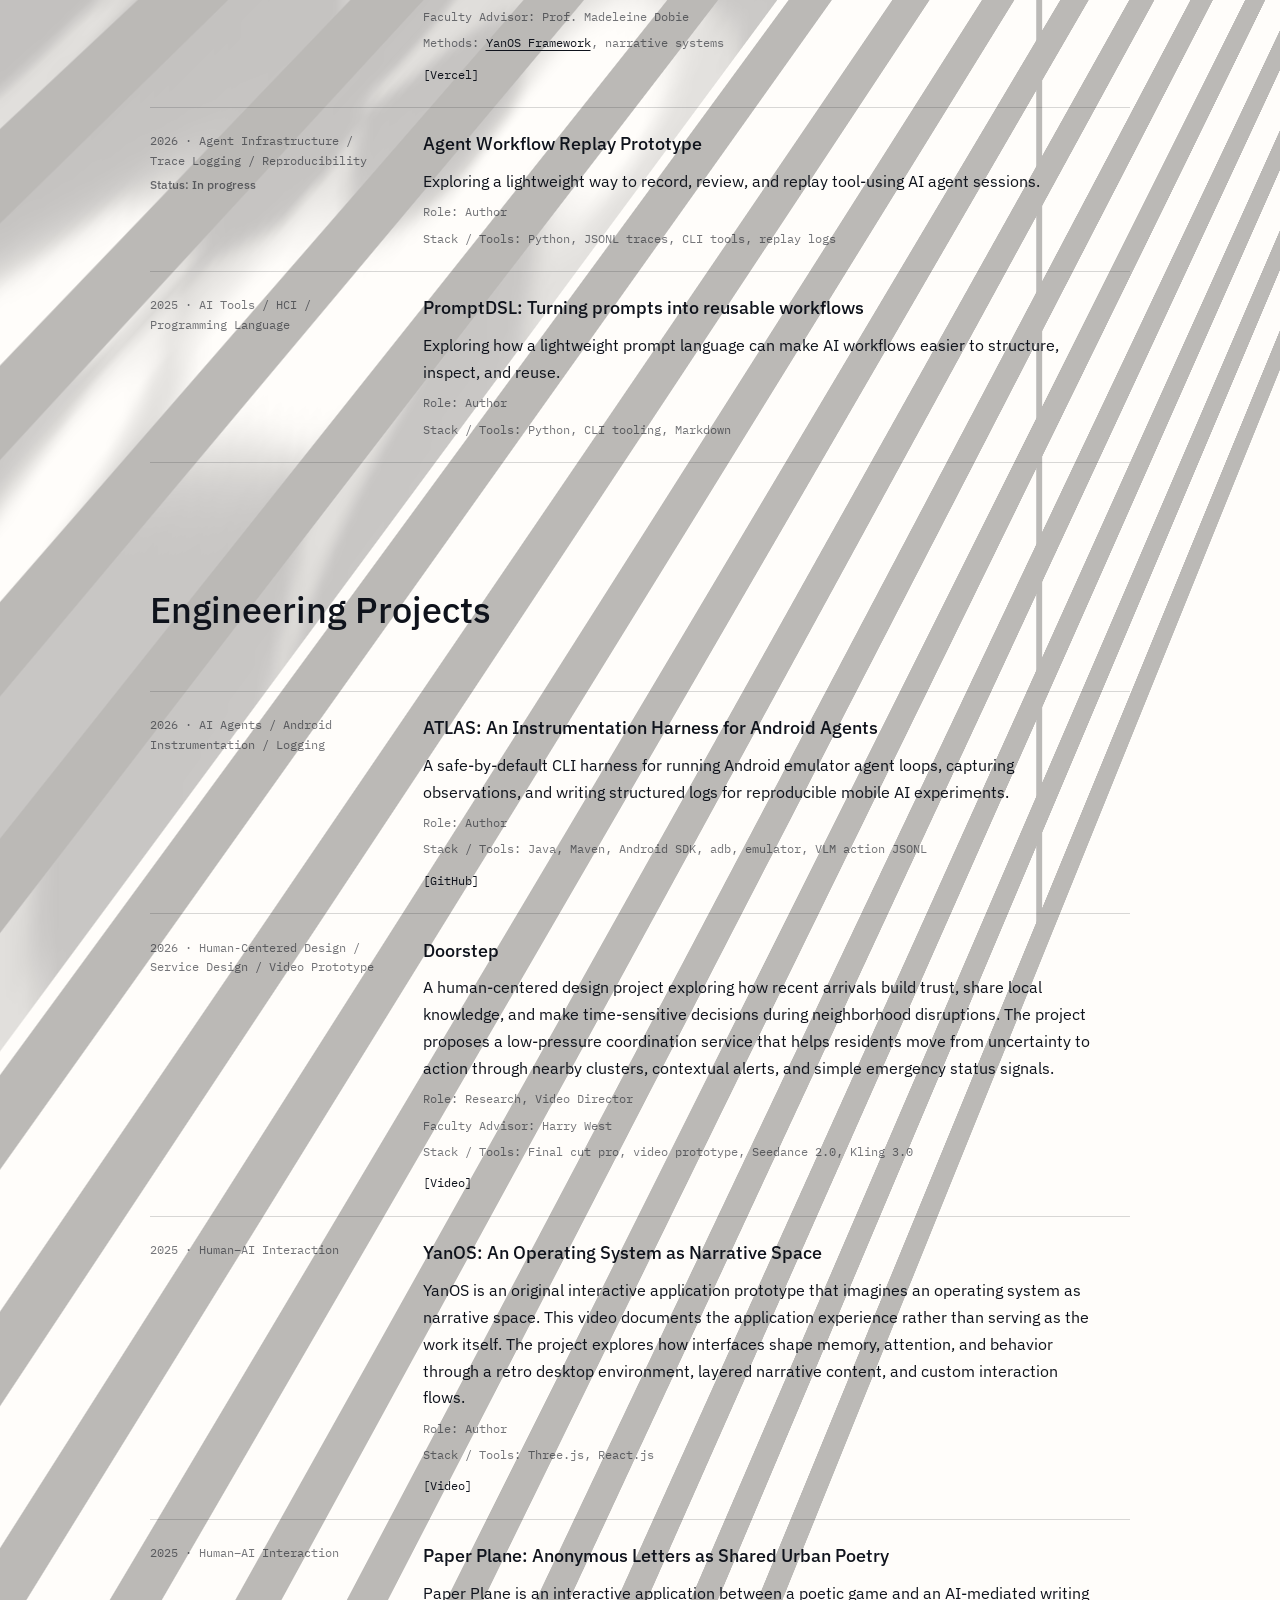
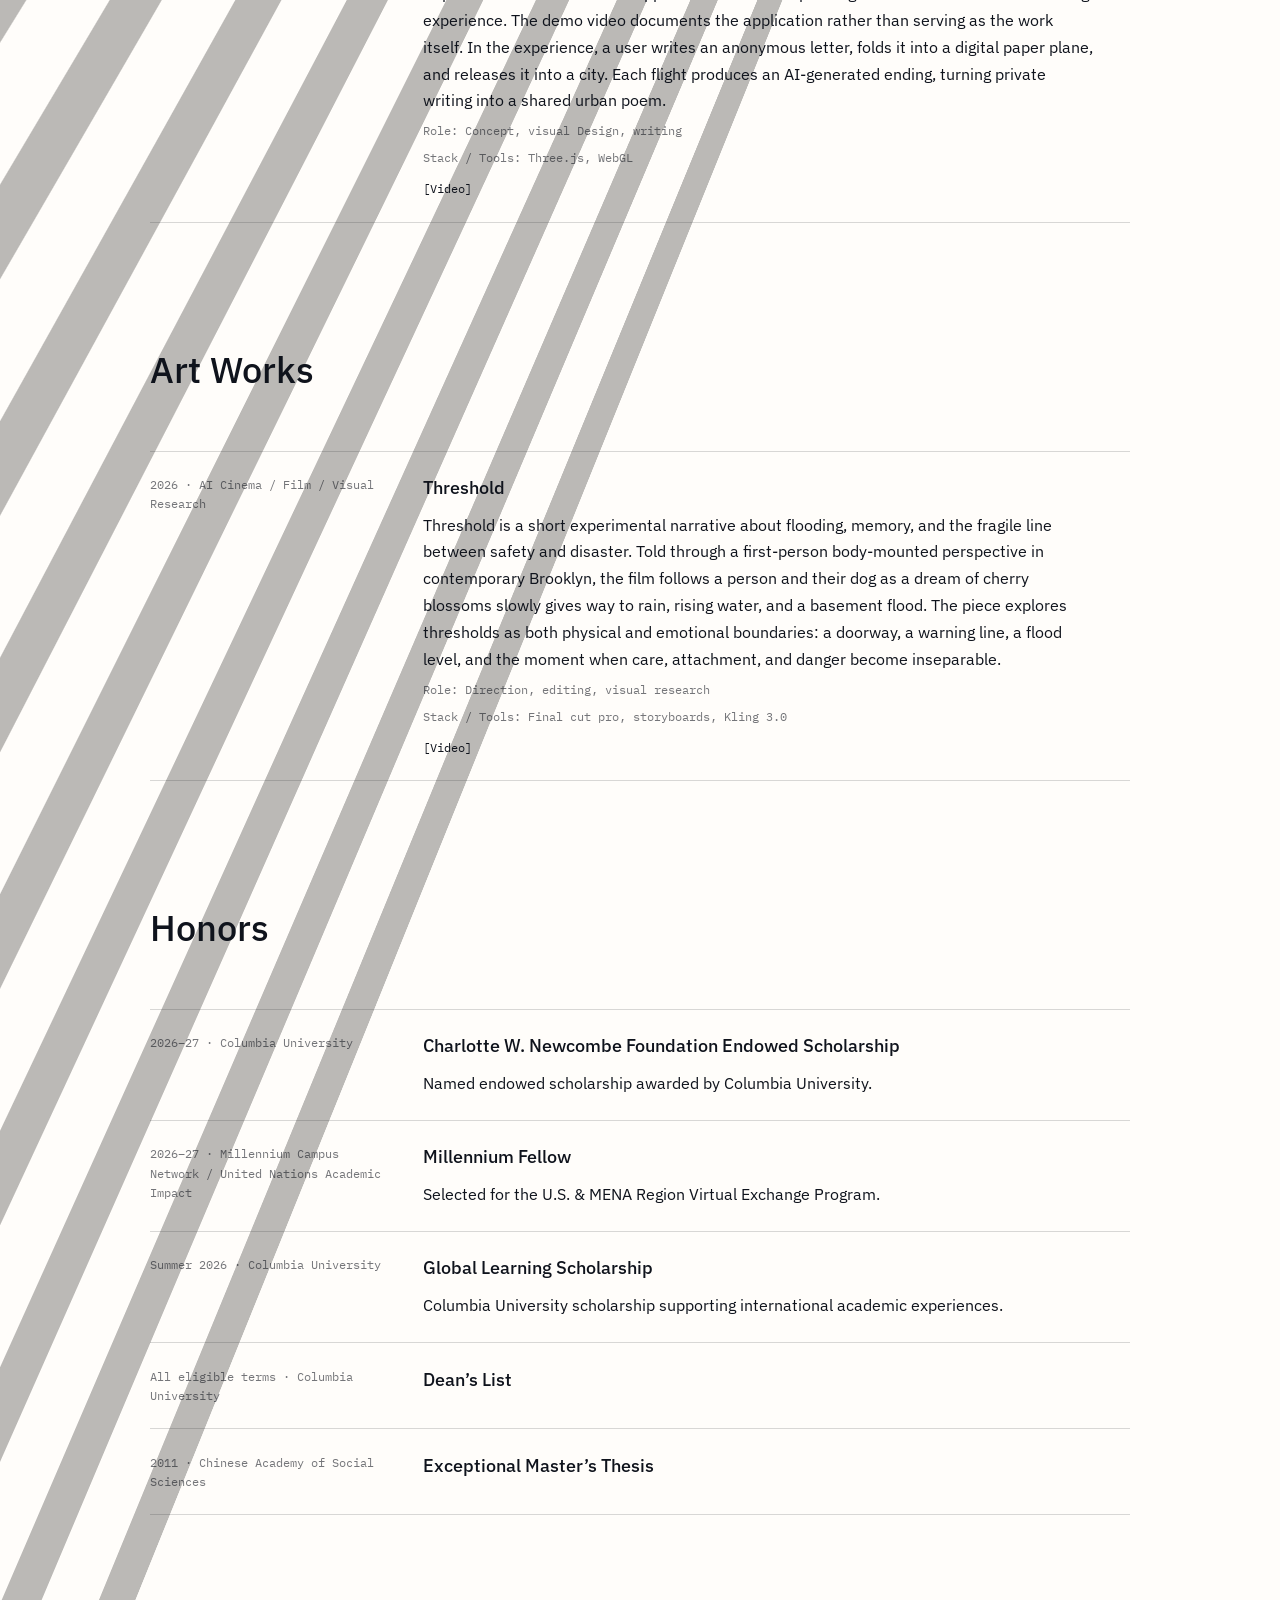
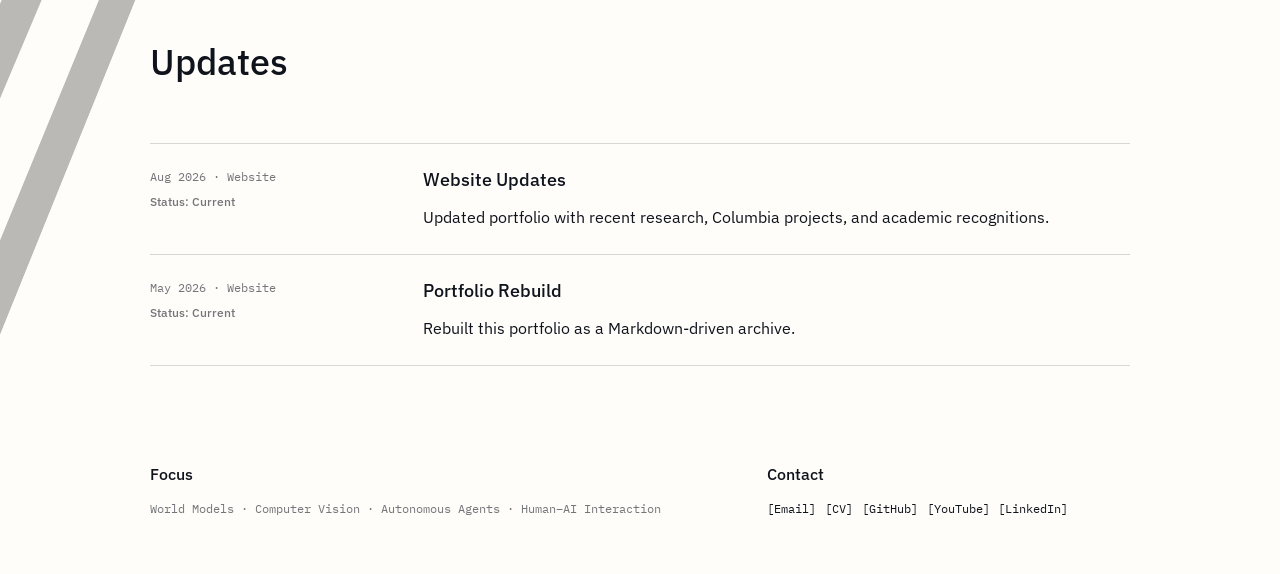
==== commit 13b3ed57: "Refine portfolio descriptions" ====
--- a/index.html
+++ b/index.html
@@ -89,8 +89,7 @@
       <h1>Wang Yan</h1>
       <p class="subtitle"></p>
       <div class="intro-copy">
-        <p>I am currently studying <span class="inline-term">Computer Science and Cognitive Science at Columbia University</span>. Before returning to undergraduate study, I spent eight years as a technology entrepreneur and product builder across fintech infrastructure and digital publishing. Before entering technology, I trained as a civil engineer and completed a master’s thesis on Buddhist art. My background also includes film production and artistic practice, experiences that continue to shape how I think about representation and human experience.</p>
-        <p>My work looks at how AI systems build an understanding of the world and act when information is incomplete. I am especially interested in world models, computer vision and multi-agent systems, particularly how representations and constraints shape what these systems can perceive, predict, and do. I also care about building AI systems that people can better collaborate with.</p>
+        <p>I am currently studying <span class="inline-term">Computer Science and Cognitive Science at Columbia University</span>. Before returning to academia, I spent eight years as a technology entrepreneur and product builder across fintech infrastructure and digital publishing. I trained as a civil engineer and completed a master’s thesis on Buddhist art. My background also includes film production and artistic practice, experiences that continue to shape how I think about representation and human experience. My work looks at how AI systems build an understanding of the world and act when information is incomplete. I am especially interested in world models, computer vision, and multi-agent systems, particularly how representations and constraints shape what these systems can perceive, predict, and do. I also care about building AI systems that people can better collaborate with.</p>
         <p>Outside research, I spend time with photography, film, music, and older technologies. I am fascinated by the ways legacy cameras, games, and early interfaces shaped how people experienced technology. This site is a collection of my research projects, prototypes, code experiments, films, and visual studies.</p>
       </div>
       <div class="motif-path">
@@ -130,7 +129,7 @@
             <p>Designed an interactive case-review system that places users in the role of an asylum adjudicator reviewing a fictional case file. The project explores how interfaces can represent incomplete evidence, uncertainty, and institutional responsibility when decisions must still be made. Rather than presenting uncertainty as a limitation to avoid, the system makes uncertainty part of the interaction itself, allowing users to experience the tension between limited information and the obligation to decide.</p>
             <p class="project-detail">Role: Author</p>
             <p class="project-detail">Faculty Advisor: Prof. Madeleine Dobie</p>
-            <p class="project-detail">Methods: <a href="#yanos">YanOS Framework</a>, narrative systems, web development</p>
+            <p class="project-detail">Methods: <a href="#yanos">YanOS Framework</a>, narrative systems</p>
             <p class="project-links"><a href="https://case-souleymane.vercel.app">Vercel</a></p>
           </div>
         </article>
@@ -155,7 +154,7 @@
             <h3>PromptDSL: Turning prompts into reusable workflows</h3>
             <p>Exploring how a lightweight prompt language can make AI workflows easier to structure, inspect, and reuse.</p>
             <p class="project-detail">Role: Author</p>
-            <p class="project-detail">Stack / Tools: Python, CLI tooling, Markdown, structured prompting</p>
+            <p class="project-detail">Stack / Tools: Python, CLI tooling, Markdown</p>
           </div>
         </article>
       </div>
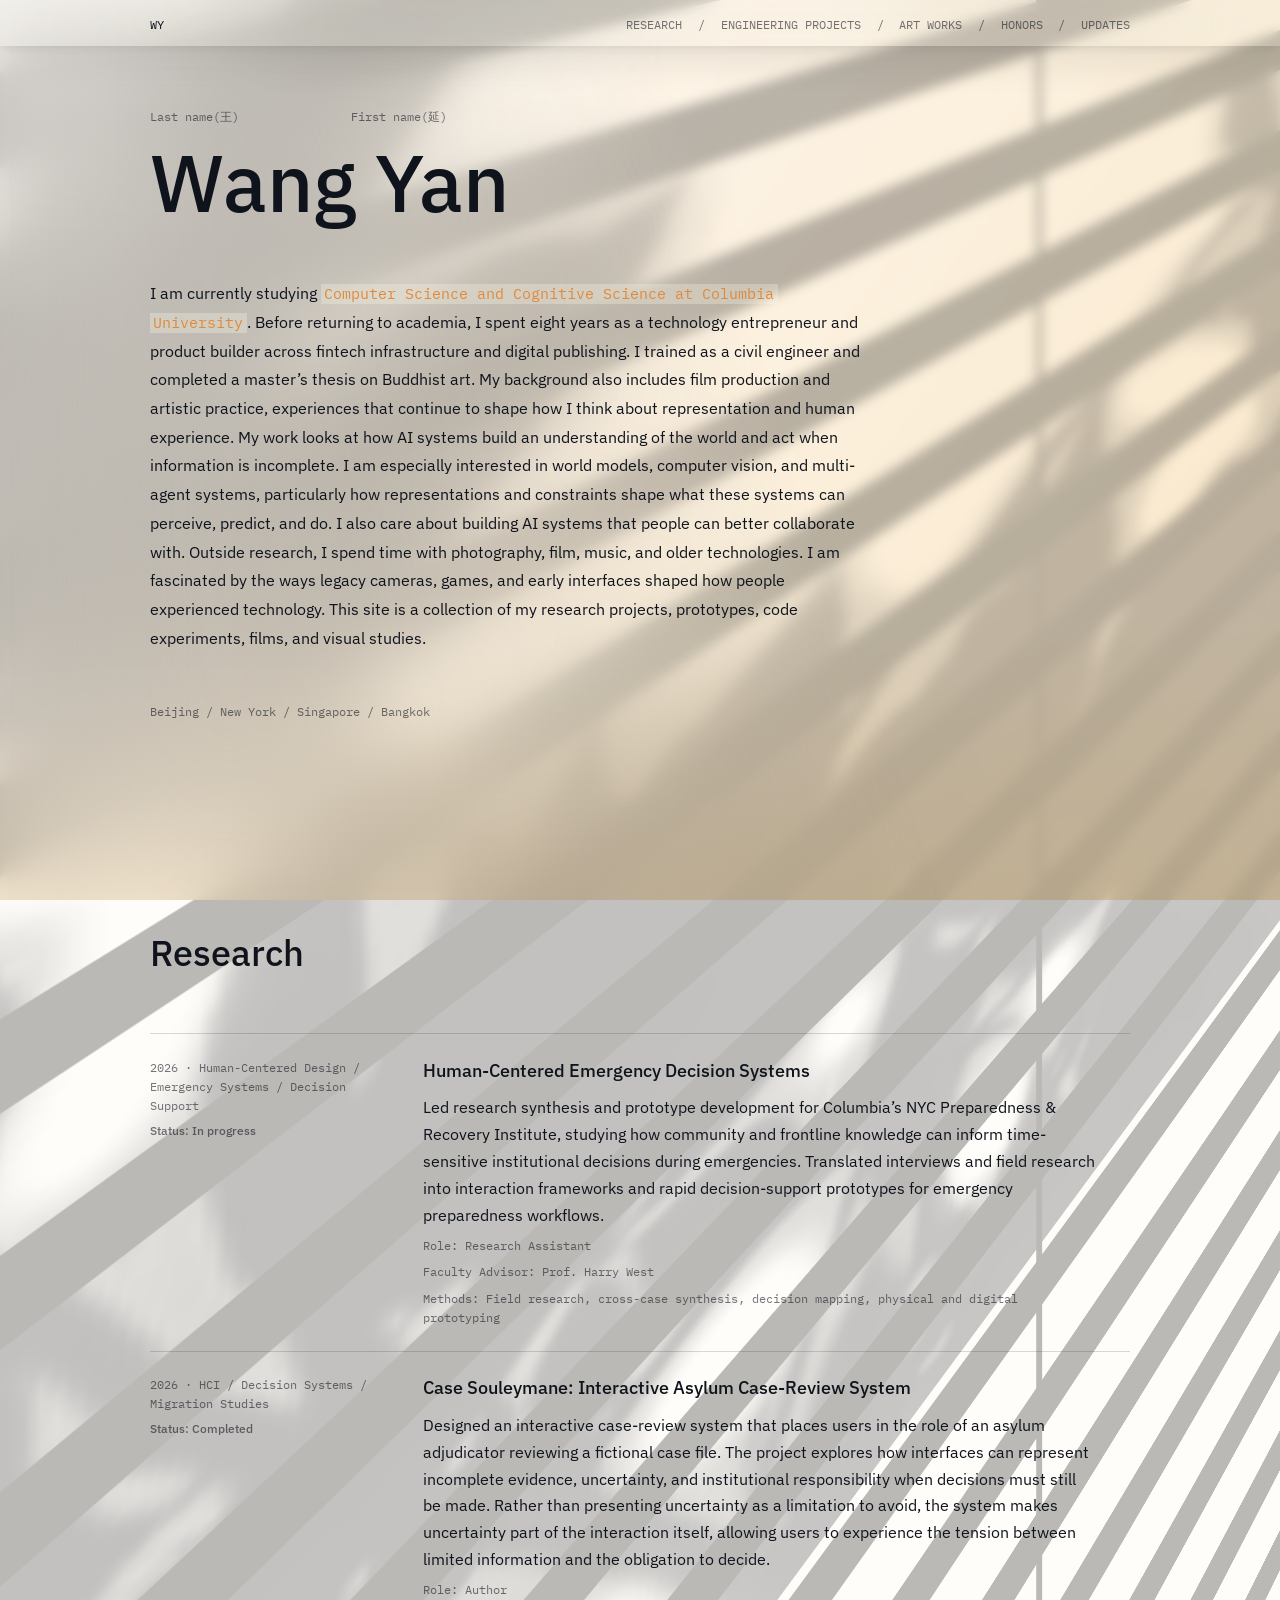
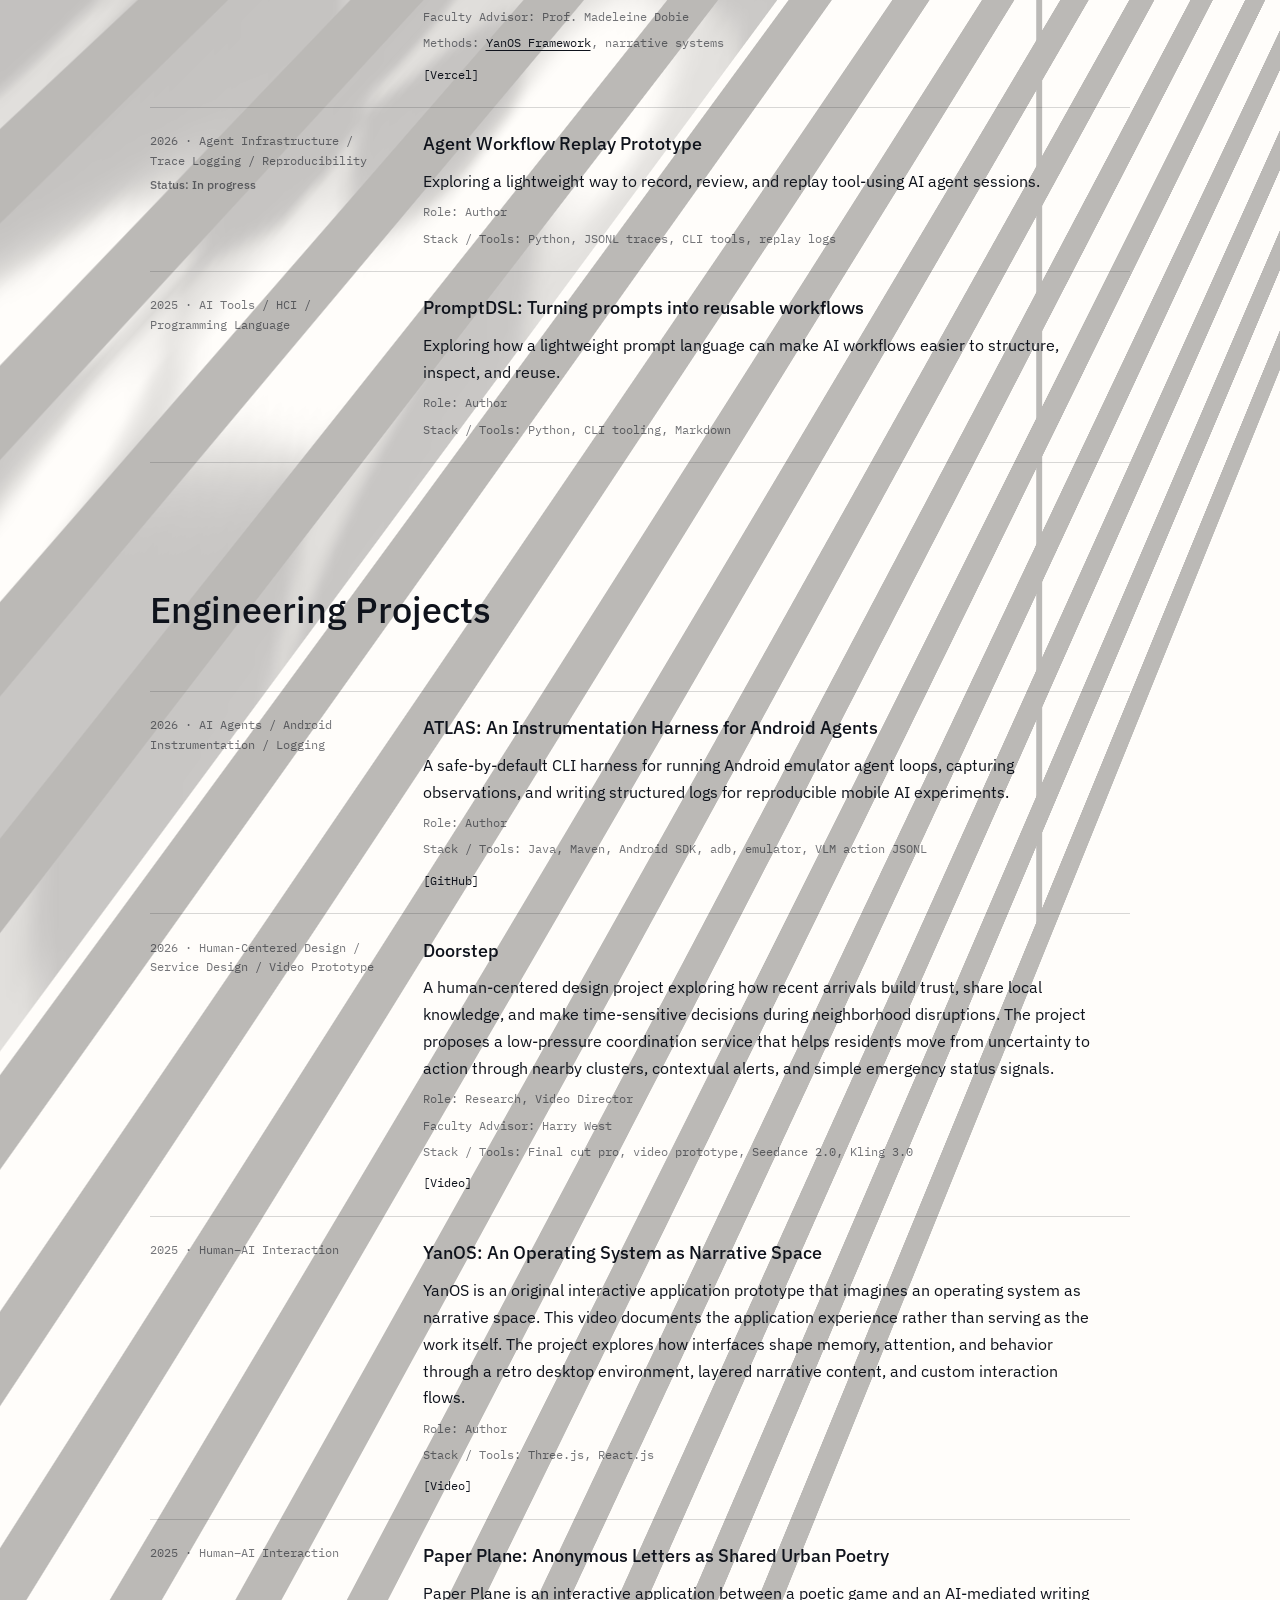
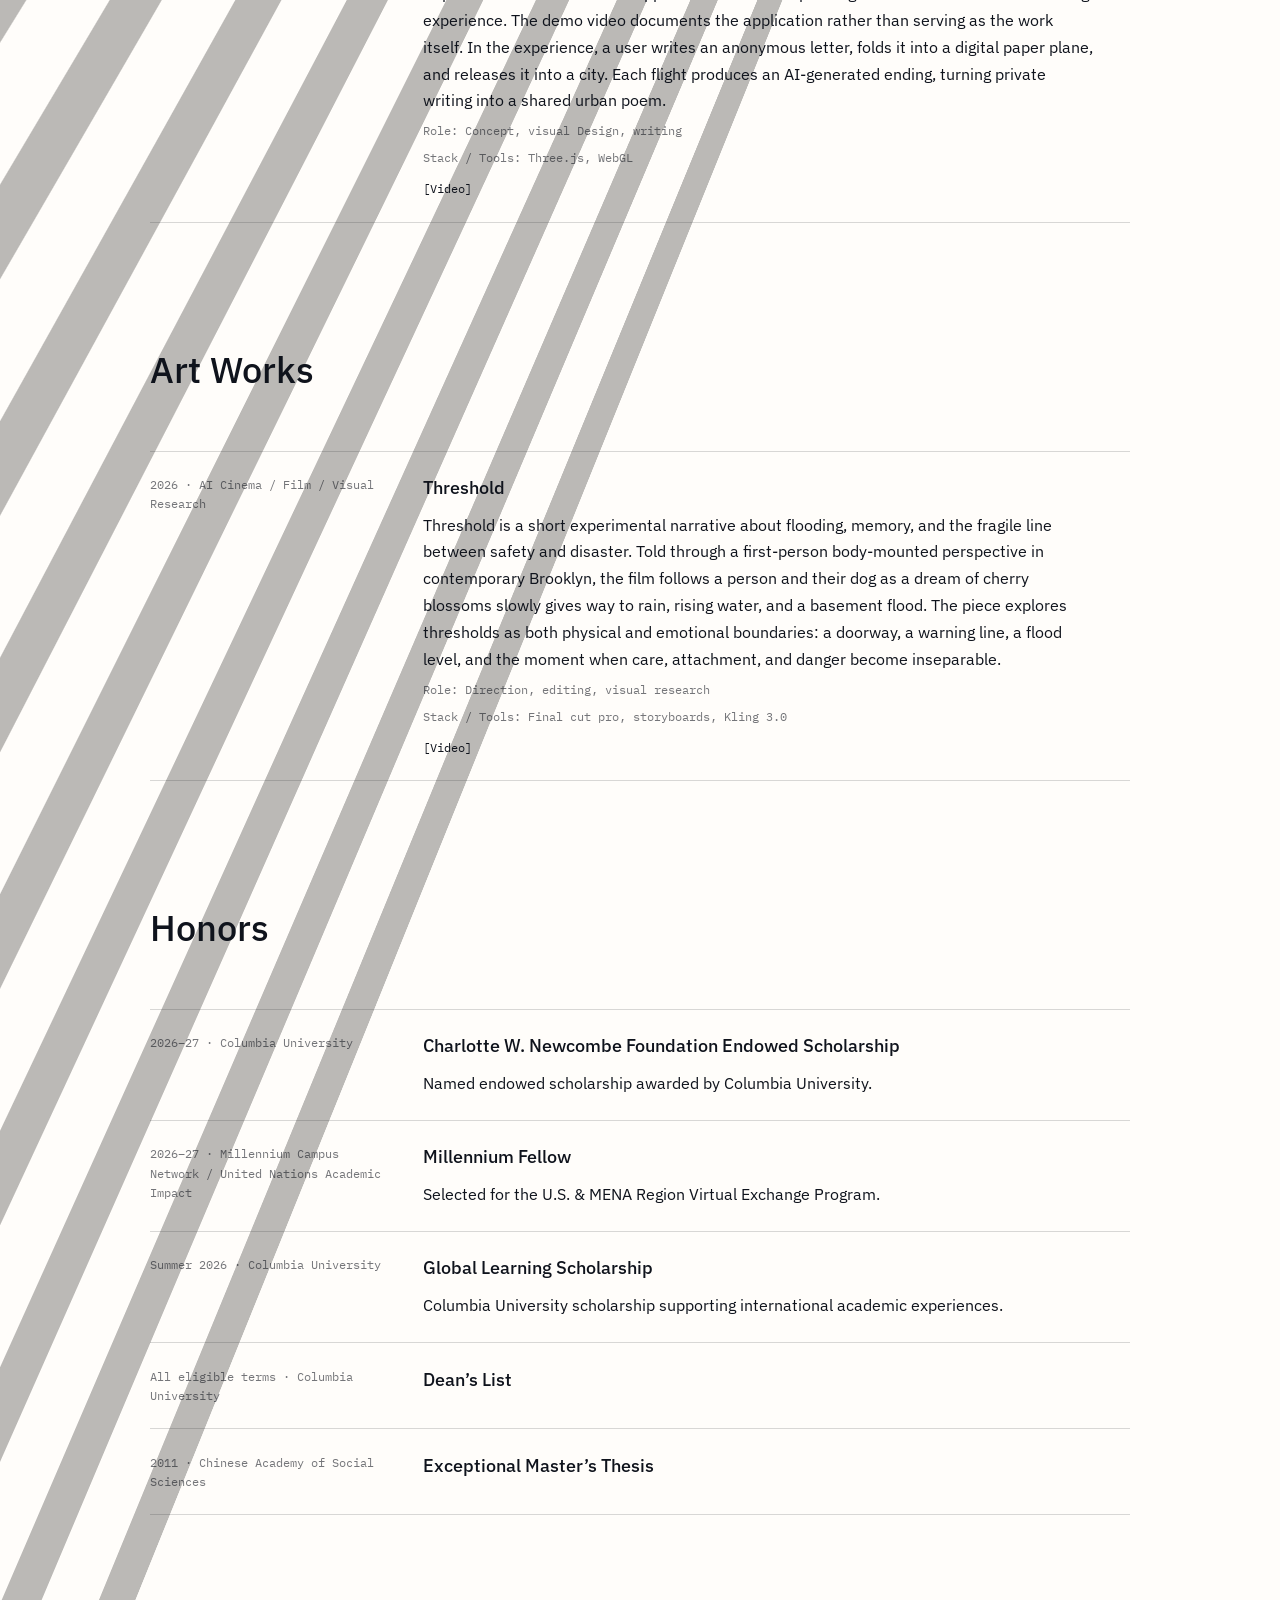
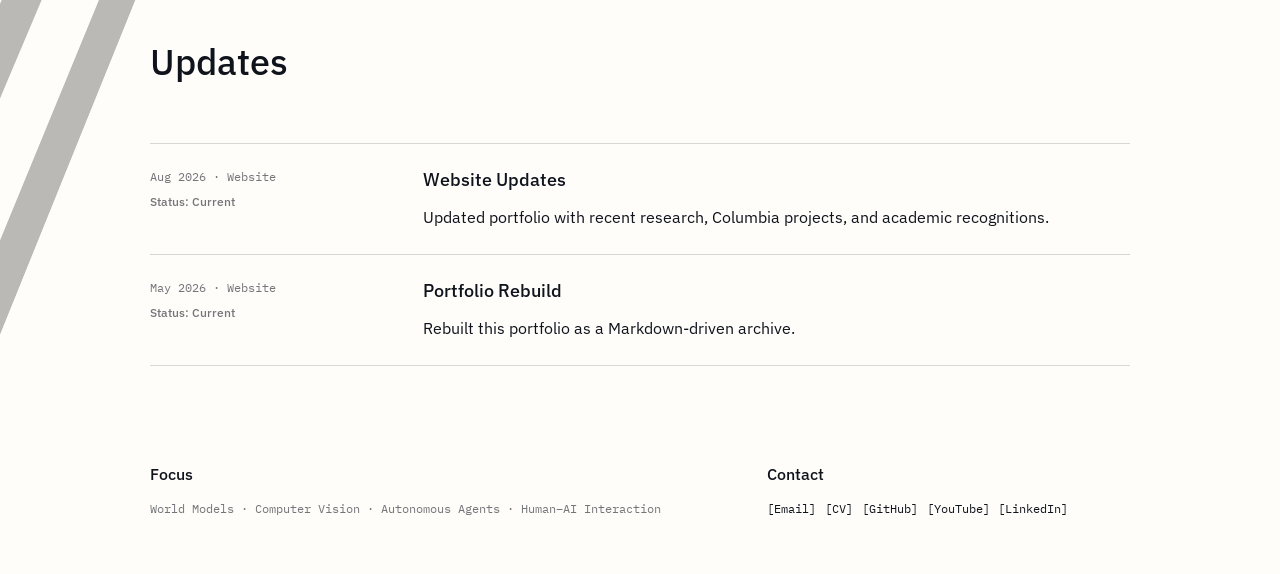
==== commit 10e1fea1: "Update portfolio introduction" ====
--- a/index.html
+++ b/index.html
@@ -89,8 +89,7 @@
       <h1>Wang Yan</h1>
       <p class="subtitle"></p>
       <div class="intro-copy">
-        <p>I am currently studying <span class="inline-term">Computer Science and Cognitive Science at Columbia University</span>. Before returning to academia, I spent eight years as a technology entrepreneur and product builder across fintech infrastructure and digital publishing. I trained as a civil engineer and completed a master’s thesis on Buddhist art. My background also includes film production and artistic practice, experiences that continue to shape how I think about representation and human experience. My work looks at how AI systems build an understanding of the world and act when information is incomplete. I am especially interested in world models, computer vision, and multi-agent systems, particularly how representations and constraints shape what these systems can perceive, predict, and do. I also care about building AI systems that people can better collaborate with.</p>
-        <p>Outside research, I spend time with photography, film, music, and older technologies. I am fascinated by the ways legacy cameras, games, and early interfaces shaped how people experienced technology. This site is a collection of my research projects, prototypes, code experiments, films, and visual studies.</p>
+        <p>I am currently studying <span class="inline-term">Computer Science and Cognitive Science at Columbia University</span>. Before returning to academia, I spent eight years as a technology entrepreneur and product builder across fintech infrastructure and digital publishing. I trained as a civil engineer and completed a master’s thesis on Buddhist art. My background also includes film production and artistic practice, experiences that continue to shape how I think about representation and human experience. My work looks at how AI systems build an understanding of the world and act when information is incomplete. I am especially interested in world models, computer vision, and multi-agent systems, particularly how representations and constraints shape what these systems can perceive, predict, and do. I also care about building AI systems that people can better collaborate with. Outside research, I spend time with photography, film, music, and older technologies. I am fascinated by the ways legacy cameras, games, and early interfaces shaped how people experienced technology. This site is a collection of my research projects, prototypes, code experiments, films, and visual studies.</p>
       </div>
       <div class="motif-path">
         <span>Beijing / New York / Singapore / Bangkok</span>
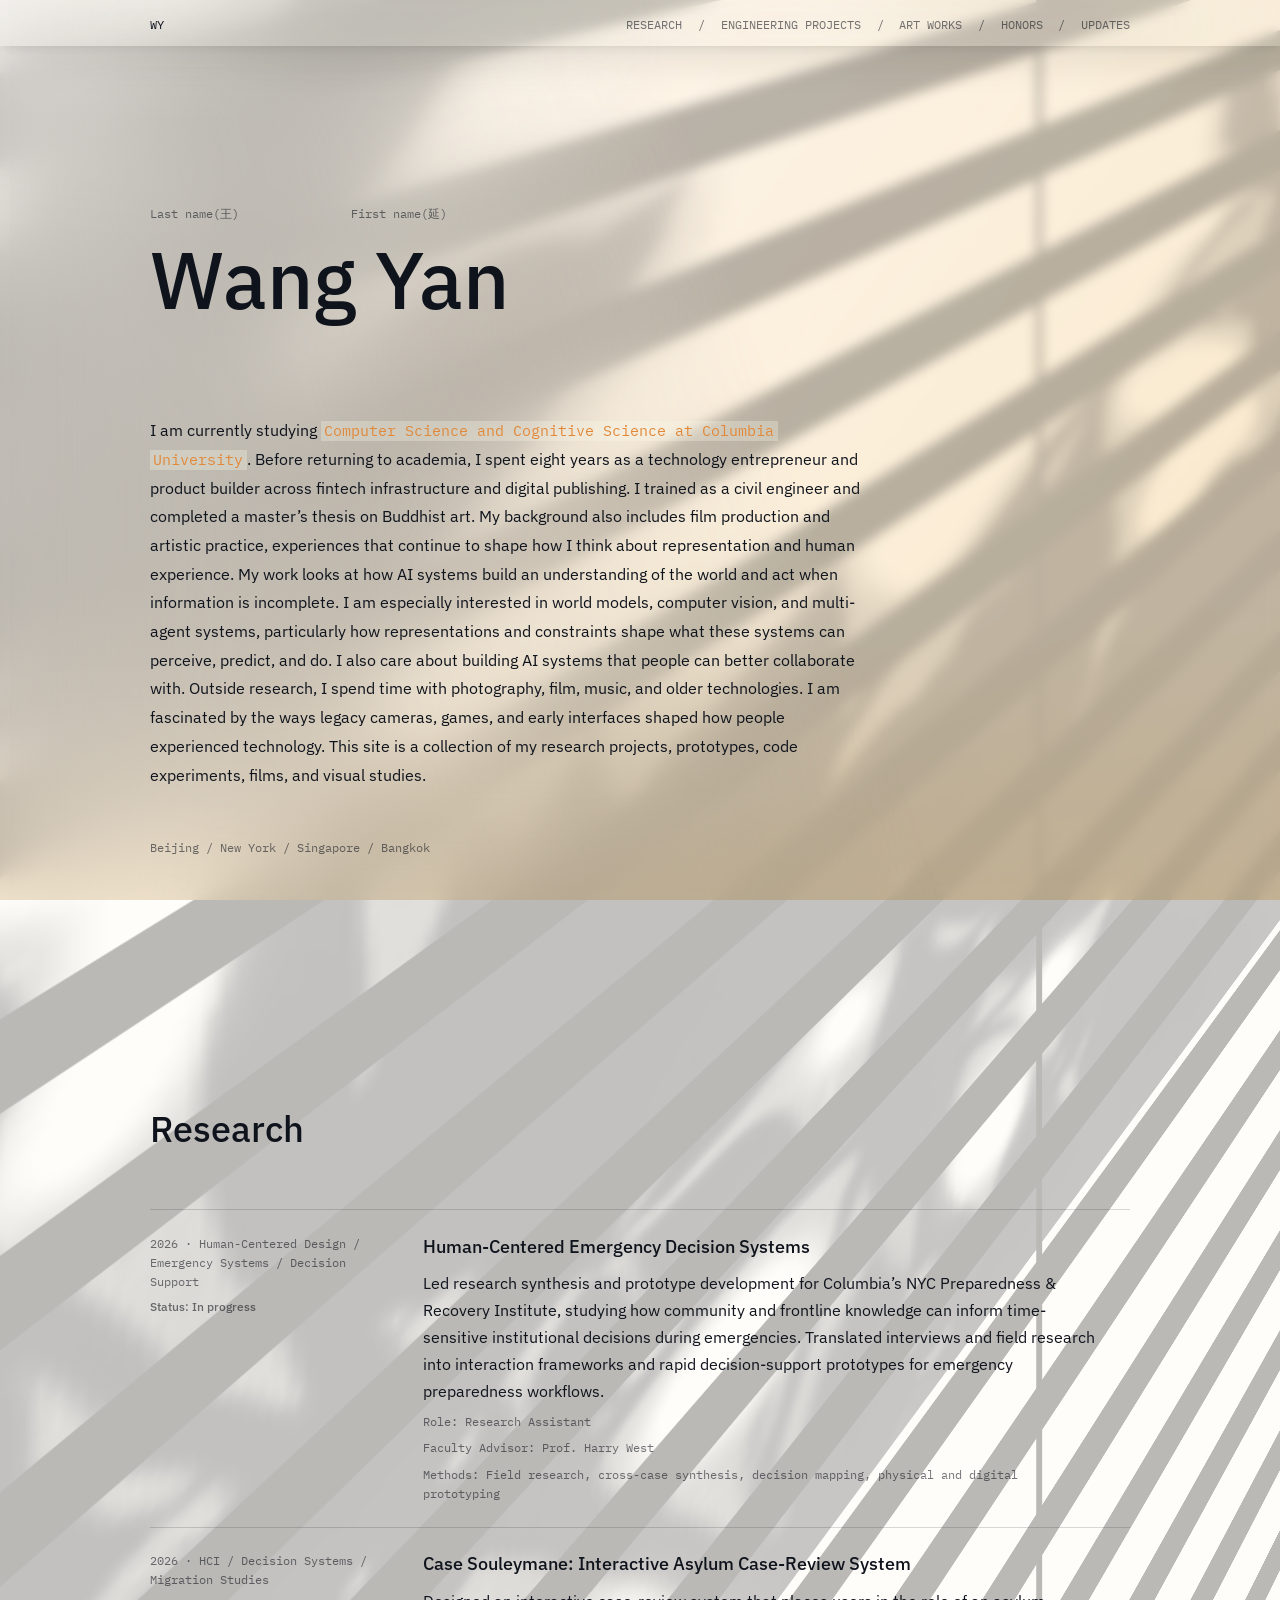
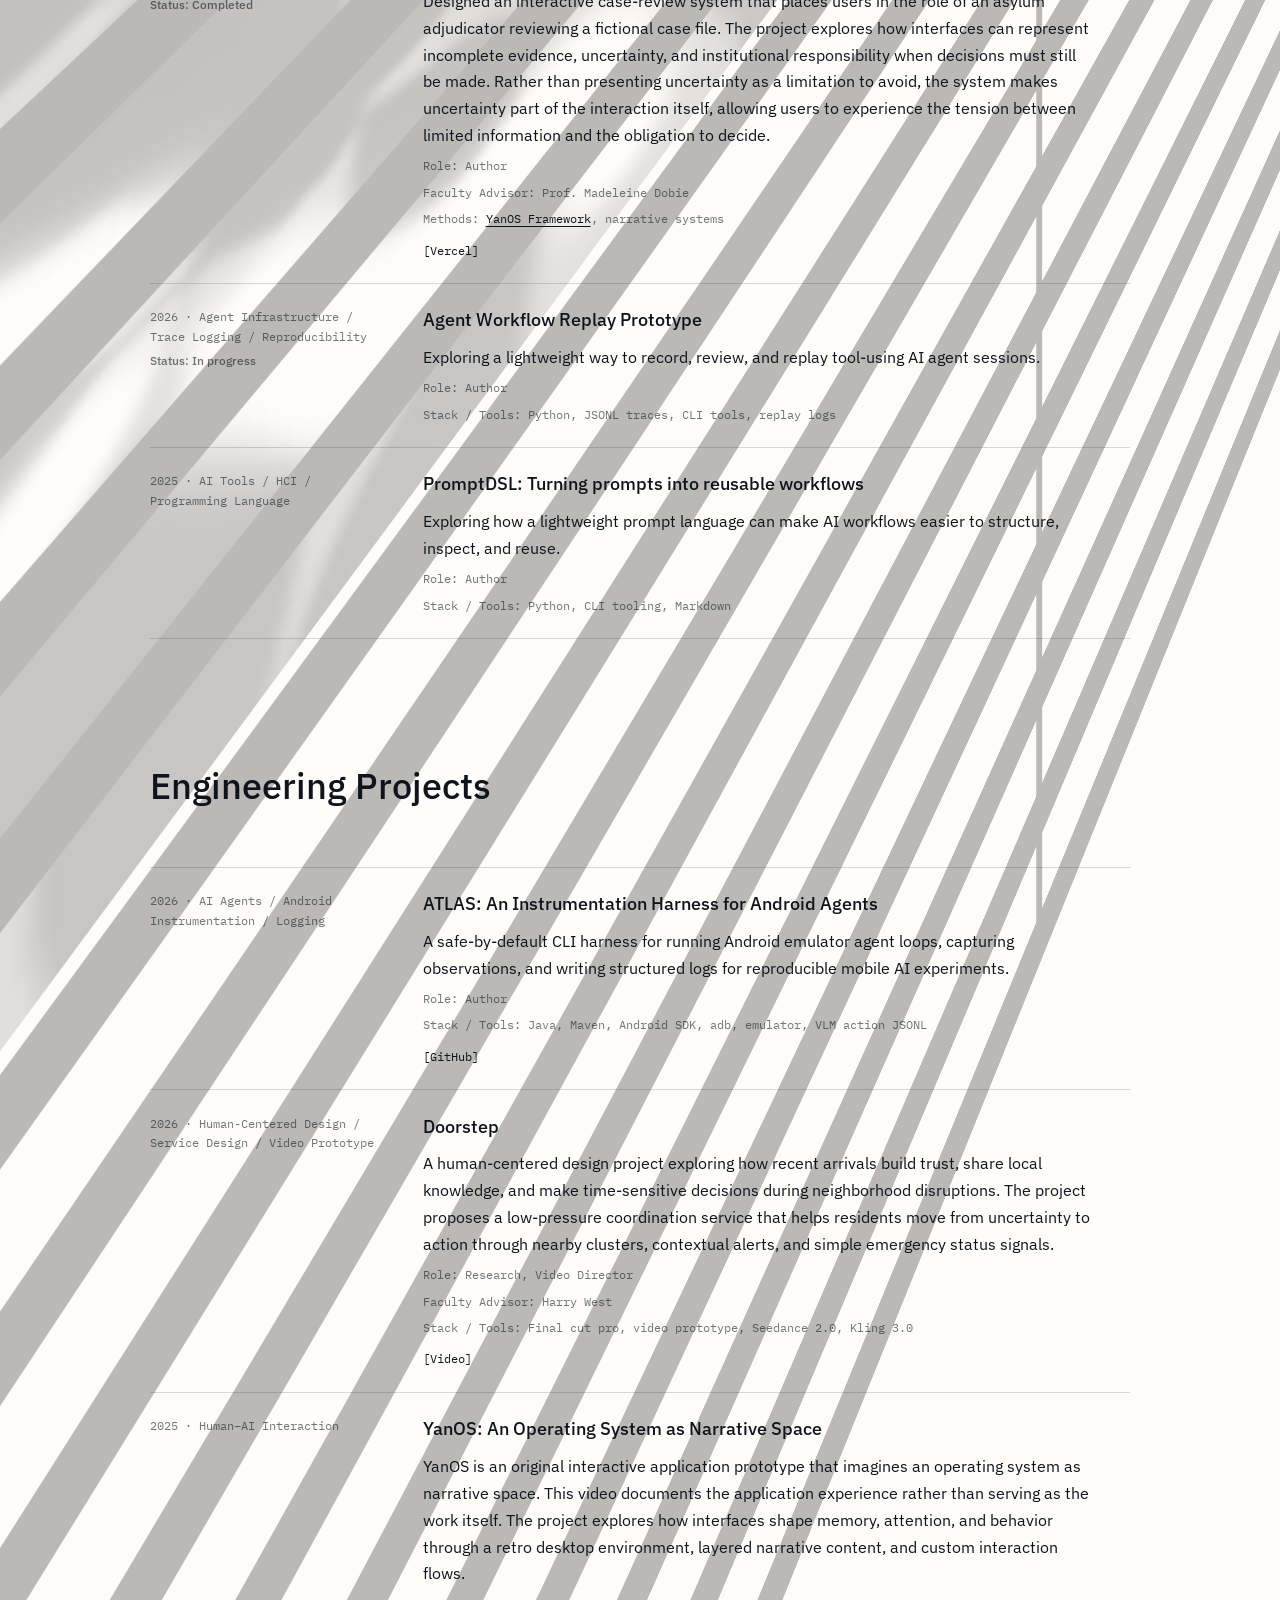
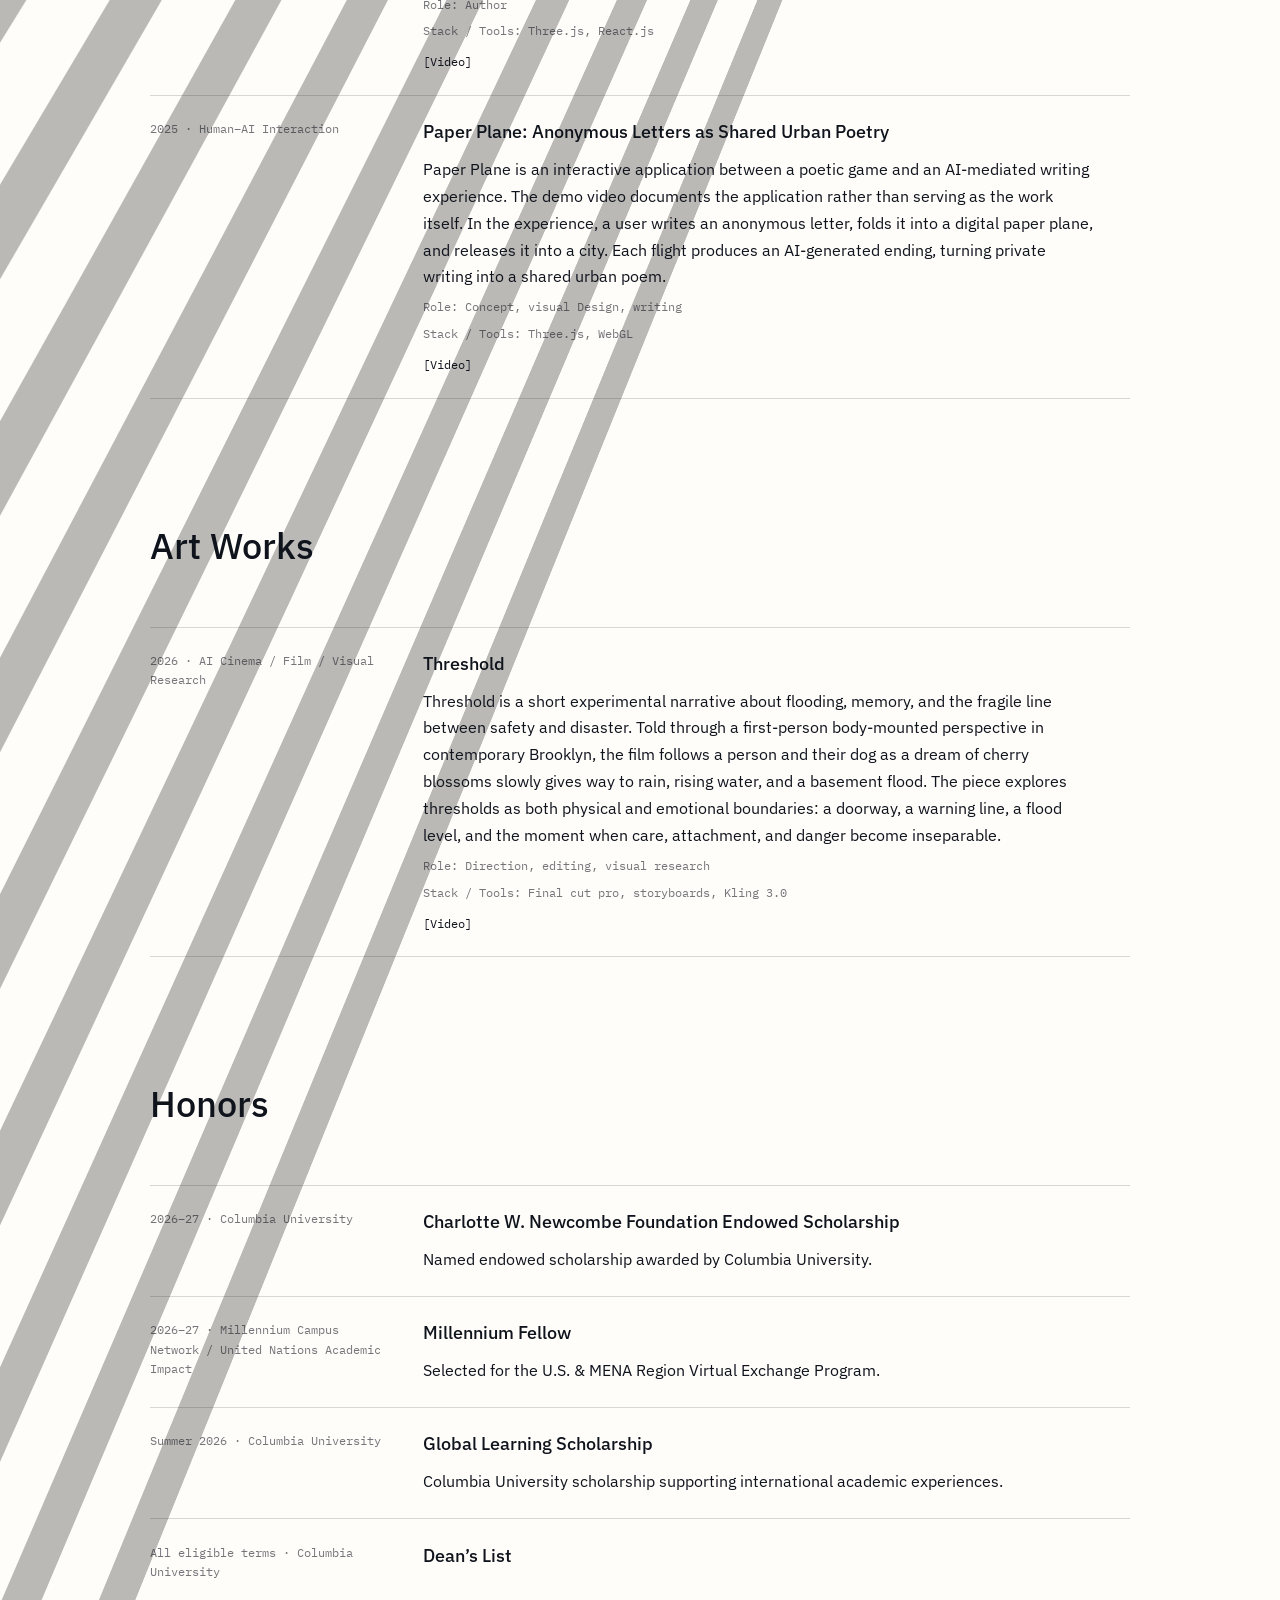
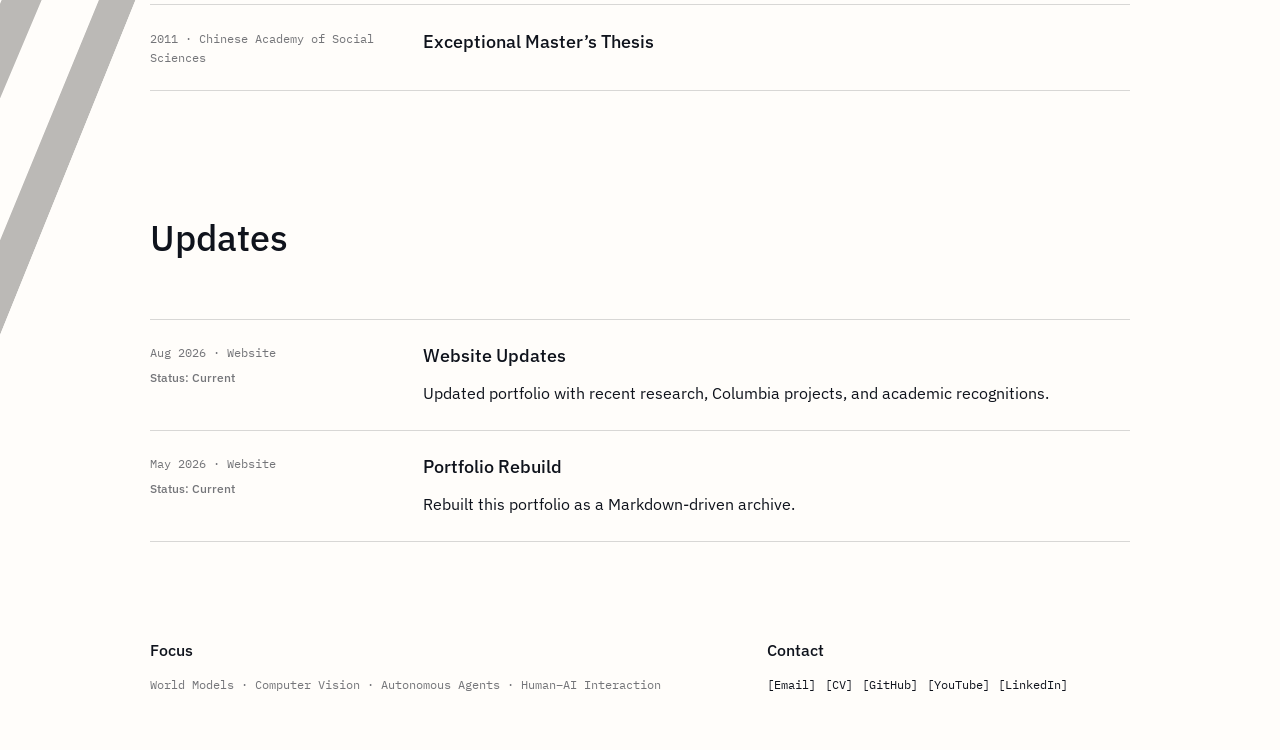
==== commit bee471fd: "Adjust portfolio hero spacing" ====
--- a/index.html
+++ b/index.html
@@ -87,7 +87,6 @@
     <section class="entrance">
       <p class="archive-label">Last name(王)                First name(延)</p>
       <h1>Wang Yan</h1>
-      <p class="subtitle"></p>
       <div class="intro-copy">
         <p>I am currently studying <span class="inline-term">Computer Science and Cognitive Science at Columbia University</span>. Before returning to academia, I spent eight years as a technology entrepreneur and product builder across fintech infrastructure and digital publishing. I trained as a civil engineer and completed a master’s thesis on Buddhist art. My background also includes film production and artistic practice, experiences that continue to shape how I think about representation and human experience. My work looks at how AI systems build an understanding of the world and act when information is incomplete. I am especially interested in world models, computer vision, and multi-agent systems, particularly how representations and constraints shape what these systems can perceive, predict, and do. I also care about building AI systems that people can better collaborate with. Outside research, I spend time with photography, film, music, and older technologies. I am fascinated by the ways legacy cameras, games, and early interfaces shaped how people experienced technology. This site is a collection of my research projects, prototypes, code experiments, films, and visual studies.</p>
       </div>
--- a/index.css
+++ b/index.css
@@ -136,9 +136,10 @@
 
 .entrance {
   display: grid;
-  align-content: center;
+  /* Keep the name at a deliberate, consistent starting point as the bio grows. */
+  align-content: start;
   min-height: 42rem;
-  padding: 2rem 0 7rem;
+  padding: 10rem 0 10rem;
 }
 
 .archive-label {
@@ -169,6 +170,7 @@
   display: grid;
   gap: 0.95rem;
   max-width: 720px;
+  margin-top: 5rem;
   font-size: 1.02rem;
   line-height: 1.76;
 }
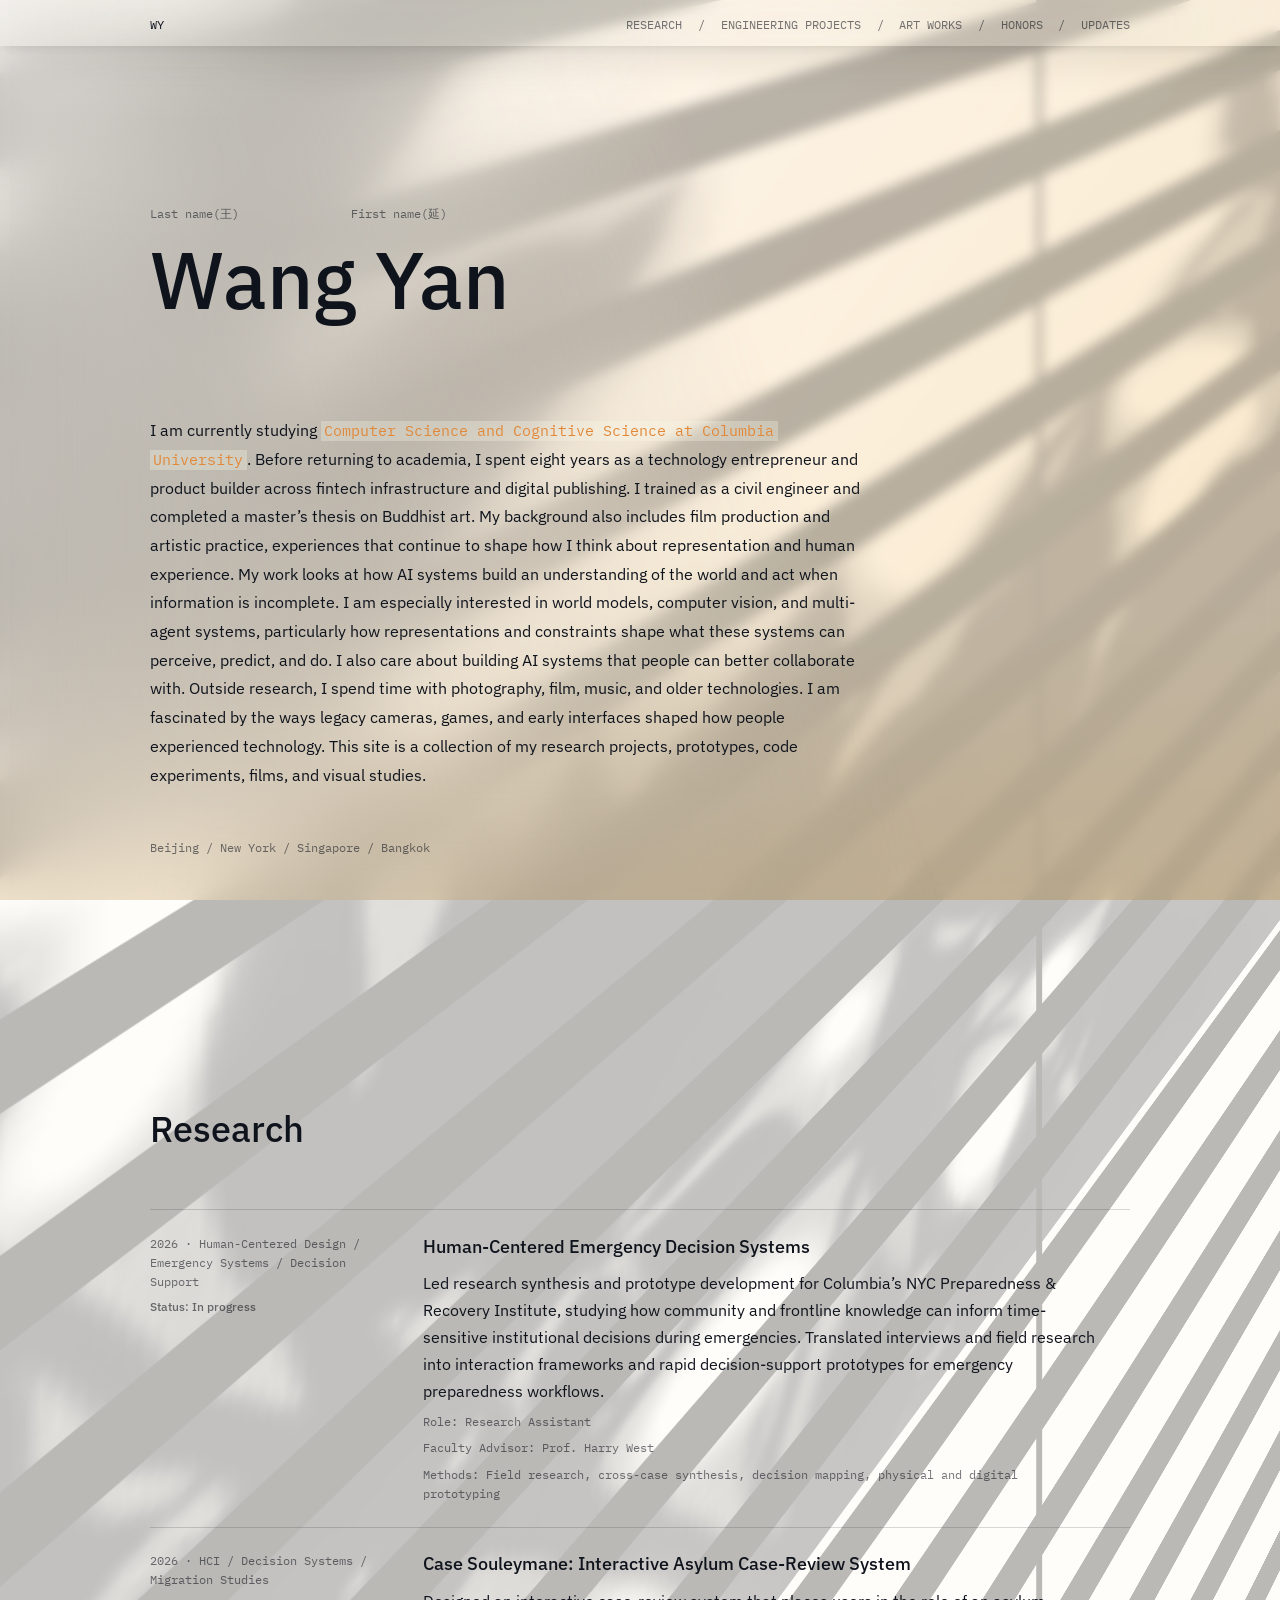
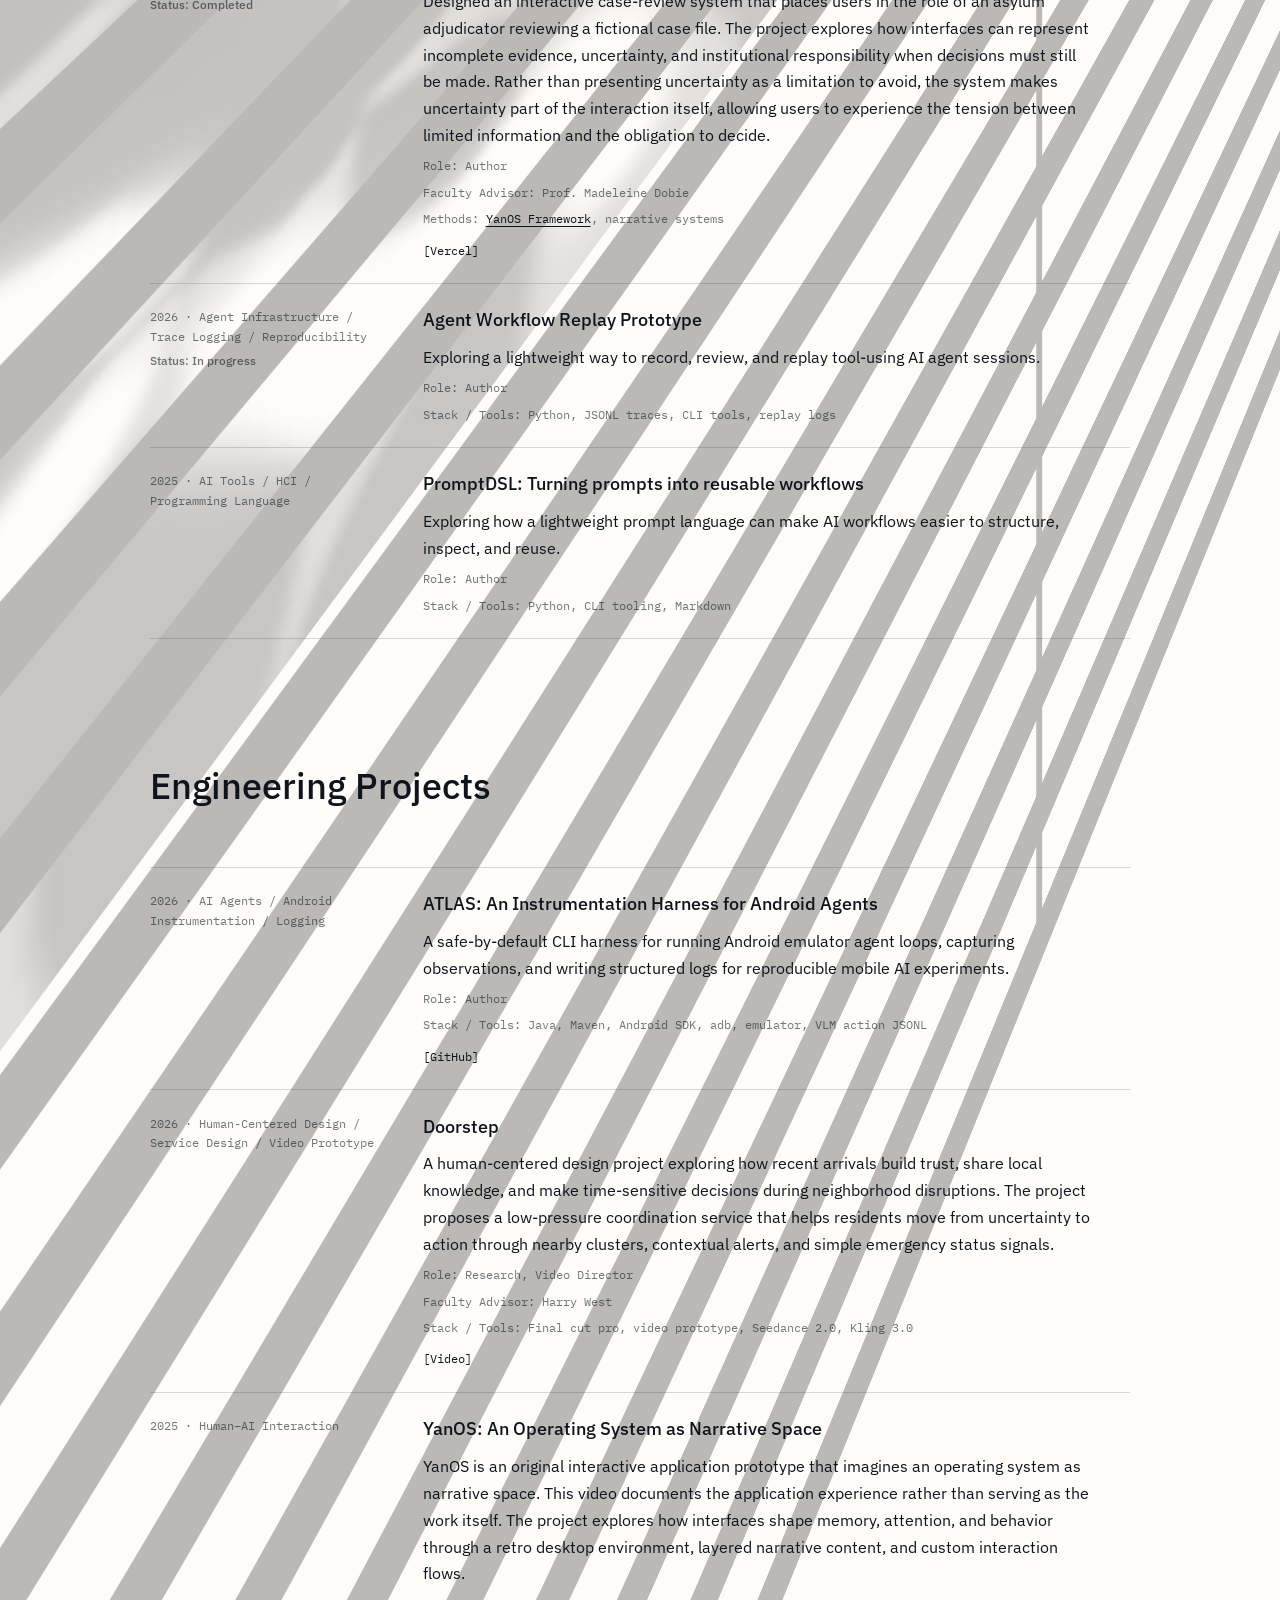
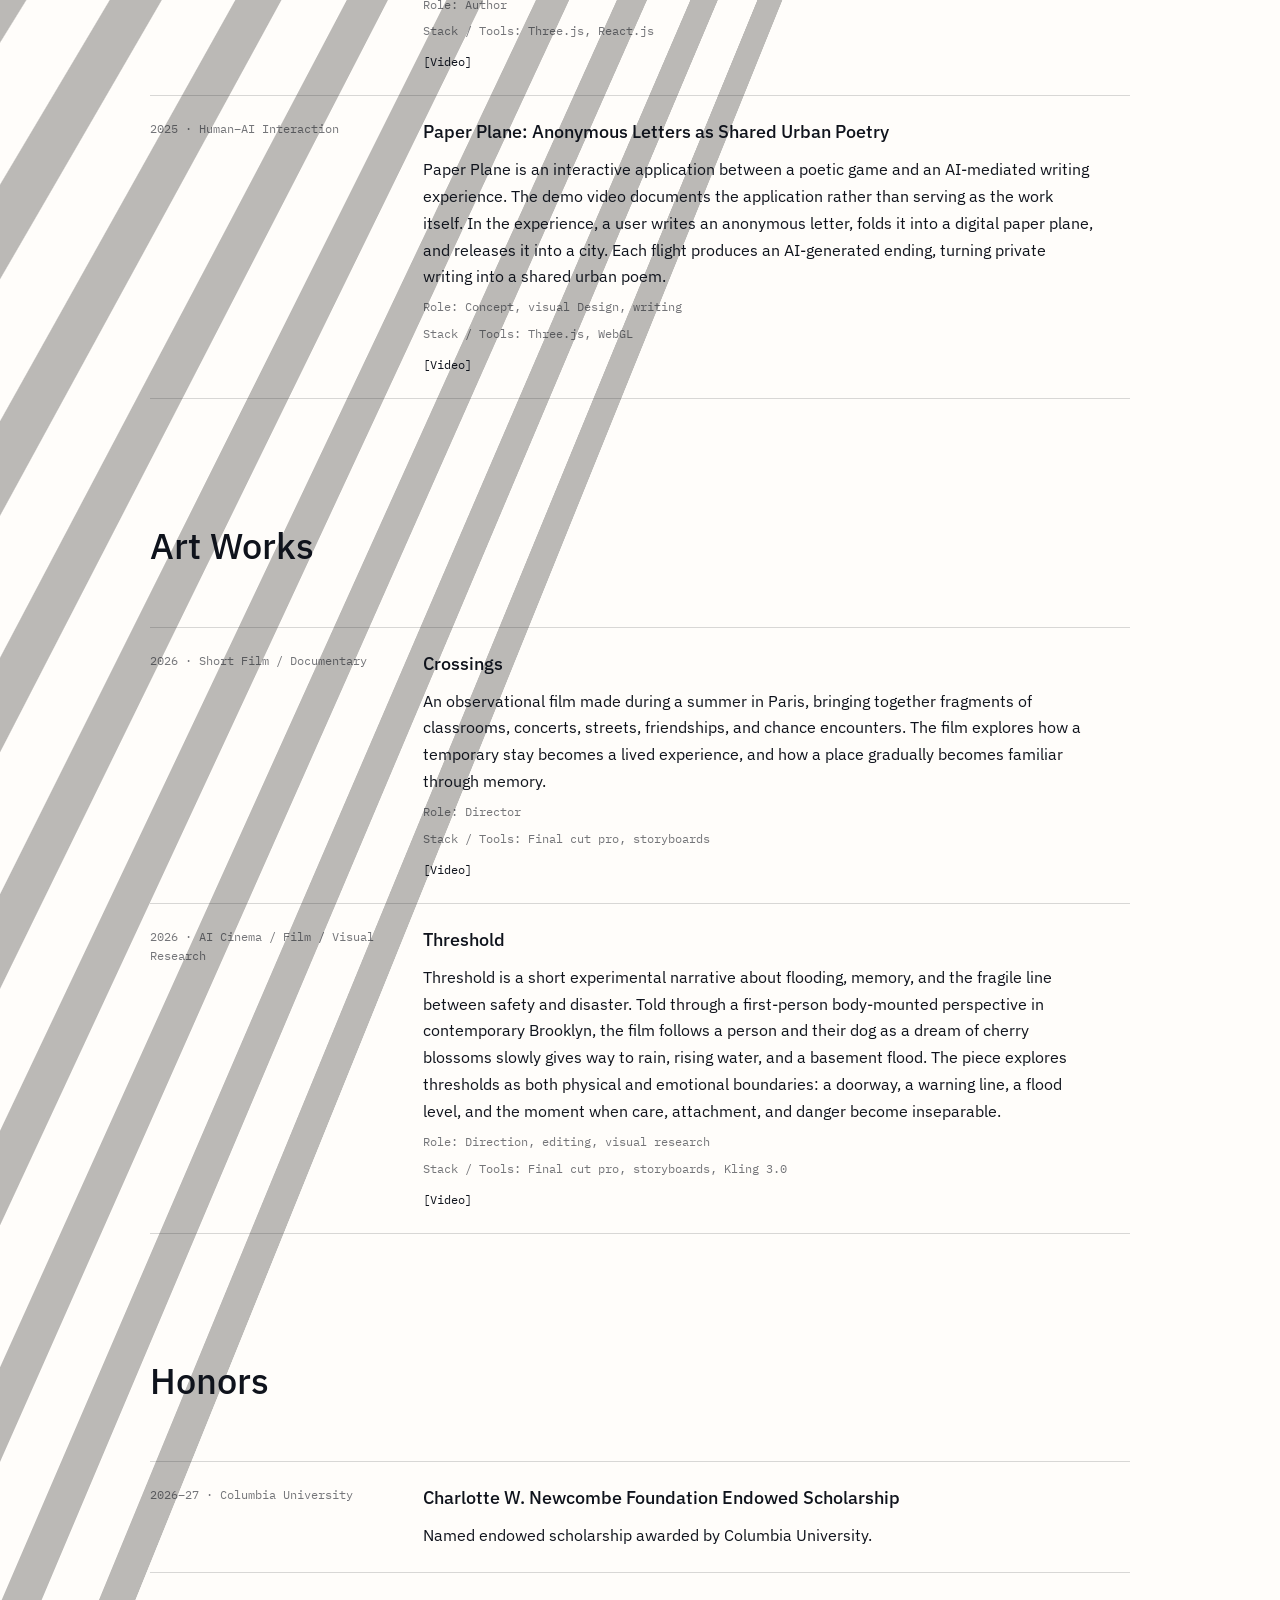
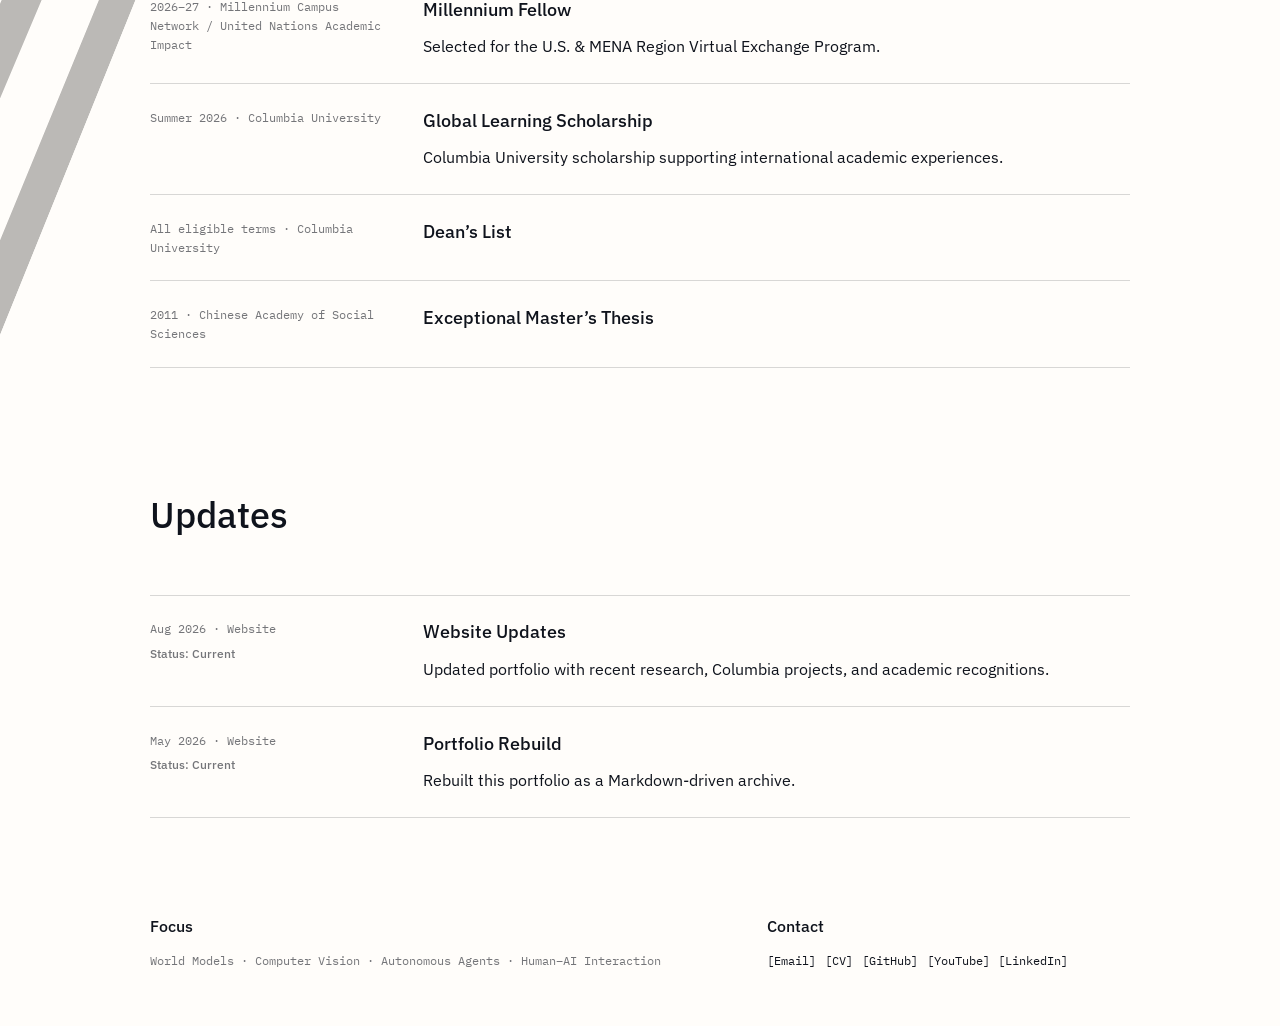
==== commit fe6d8ec5: "Add Crossings film project" ====
--- a/index.html
+++ b/index.html
@@ -234,6 +234,19 @@
       <div class="project-list">
         <article class="project-entry">
           <div class="entry-meta-block project-meta-block">
+            <p class="entry-meta project-meta">2026 · Short Film / Documentary</p>
+
+          </div>
+          <div>
+            <h3>Crossings</h3>
+            <p>An observational film made during a summer in Paris, bringing together fragments of classrooms, concerts, streets, friendships, and chance encounters. The film explores how a temporary stay becomes a lived experience, and how a place gradually becomes familiar through memory.</p>
+            <p class="project-detail">Role: Director</p>
+            <p class="project-detail">Stack / Tools: Final cut pro, storyboards</p>
+            <p class="project-links"><a href="https://youtu.be/qTob4a-p_Bw">Video</a></p>
+          </div>
+        </article>
+        <article class="project-entry">
+          <div class="entry-meta-block project-meta-block">
             <p class="entry-meta project-meta">2026 · AI Cinema / Film / Visual Research</p>
 
           </div>
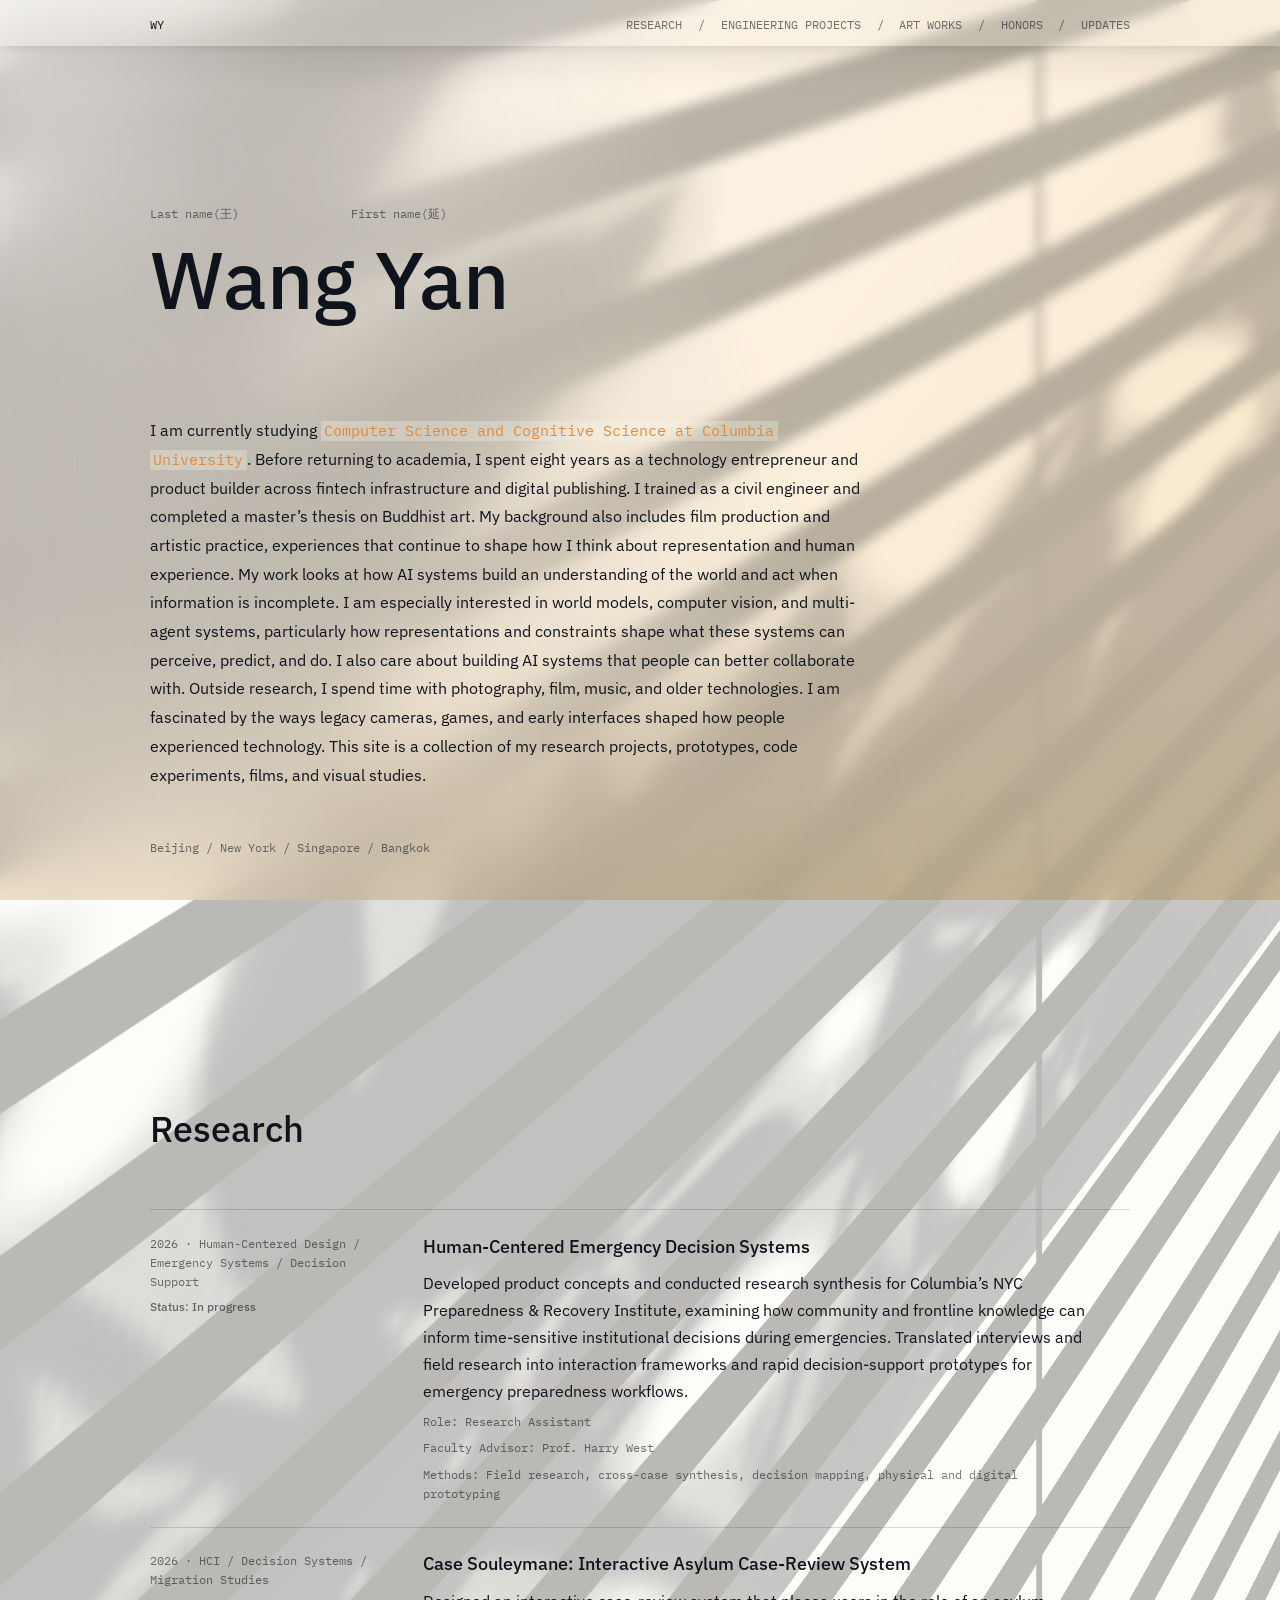
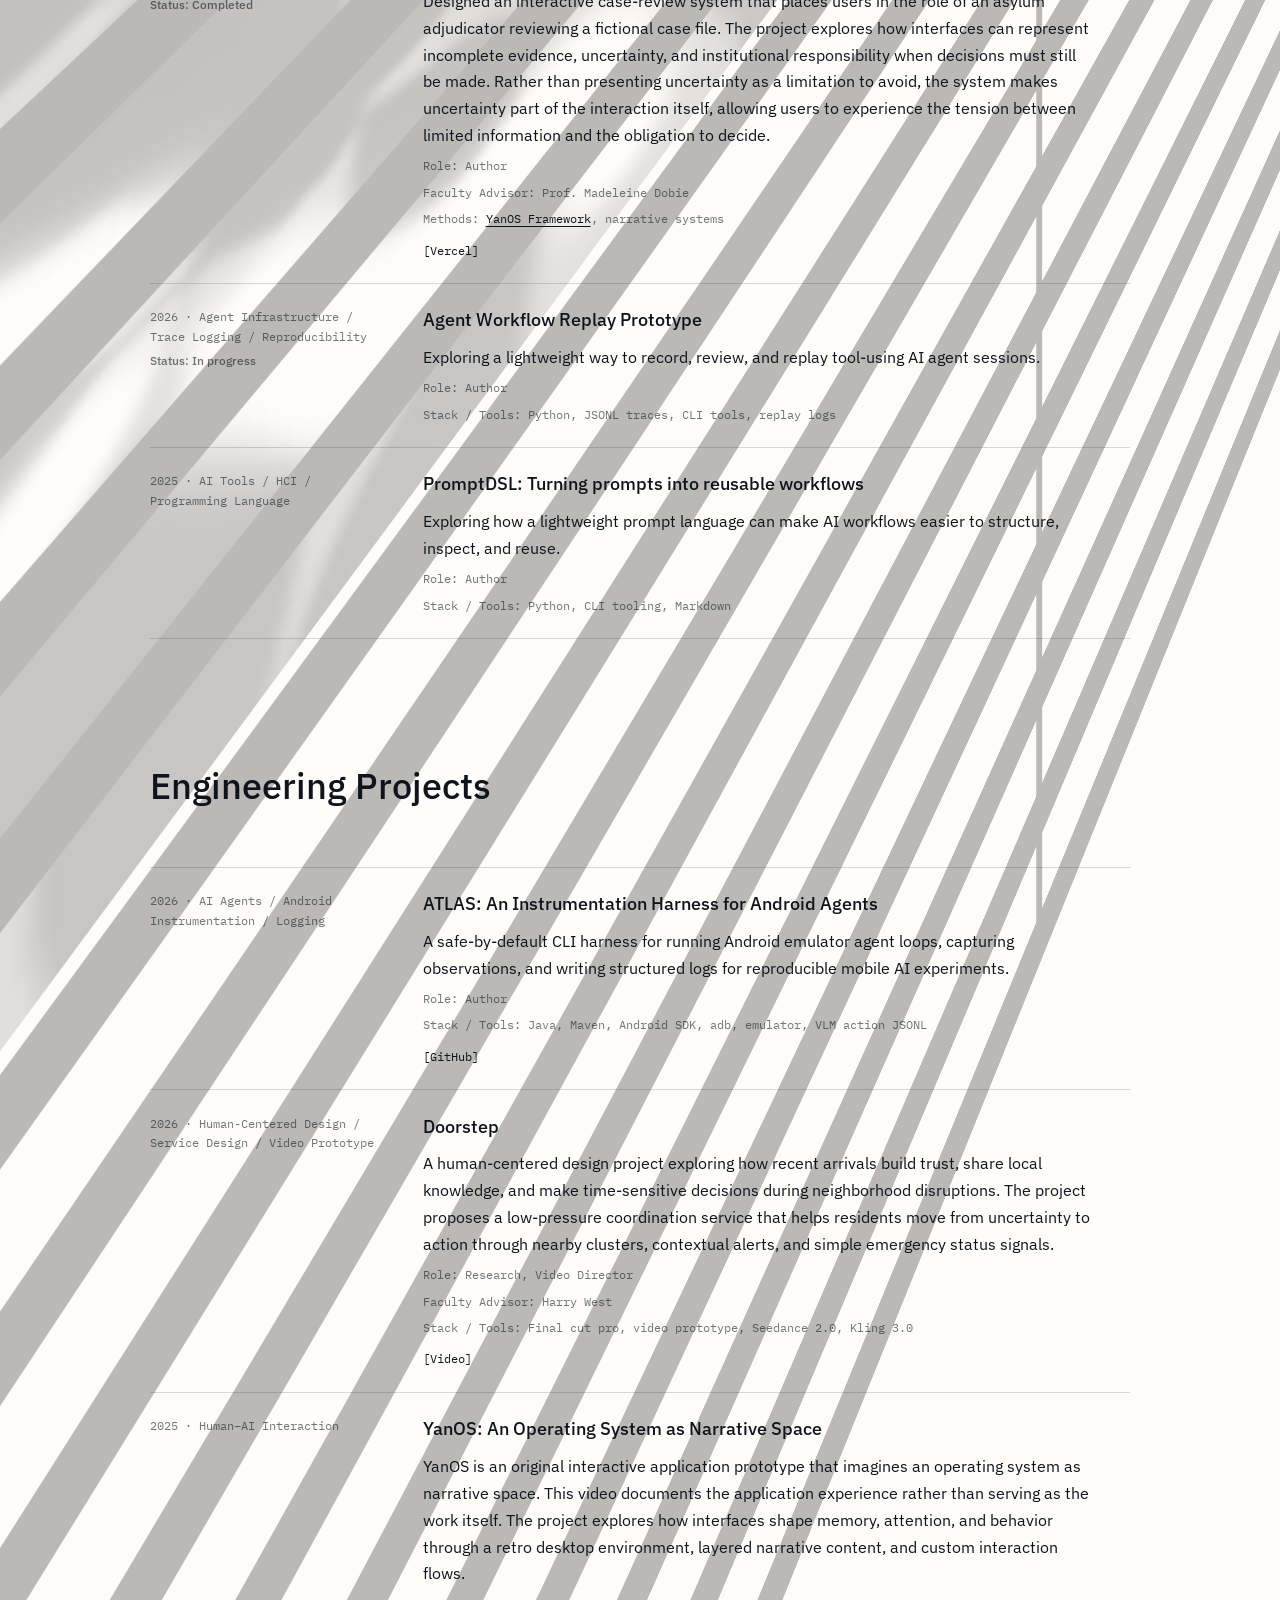
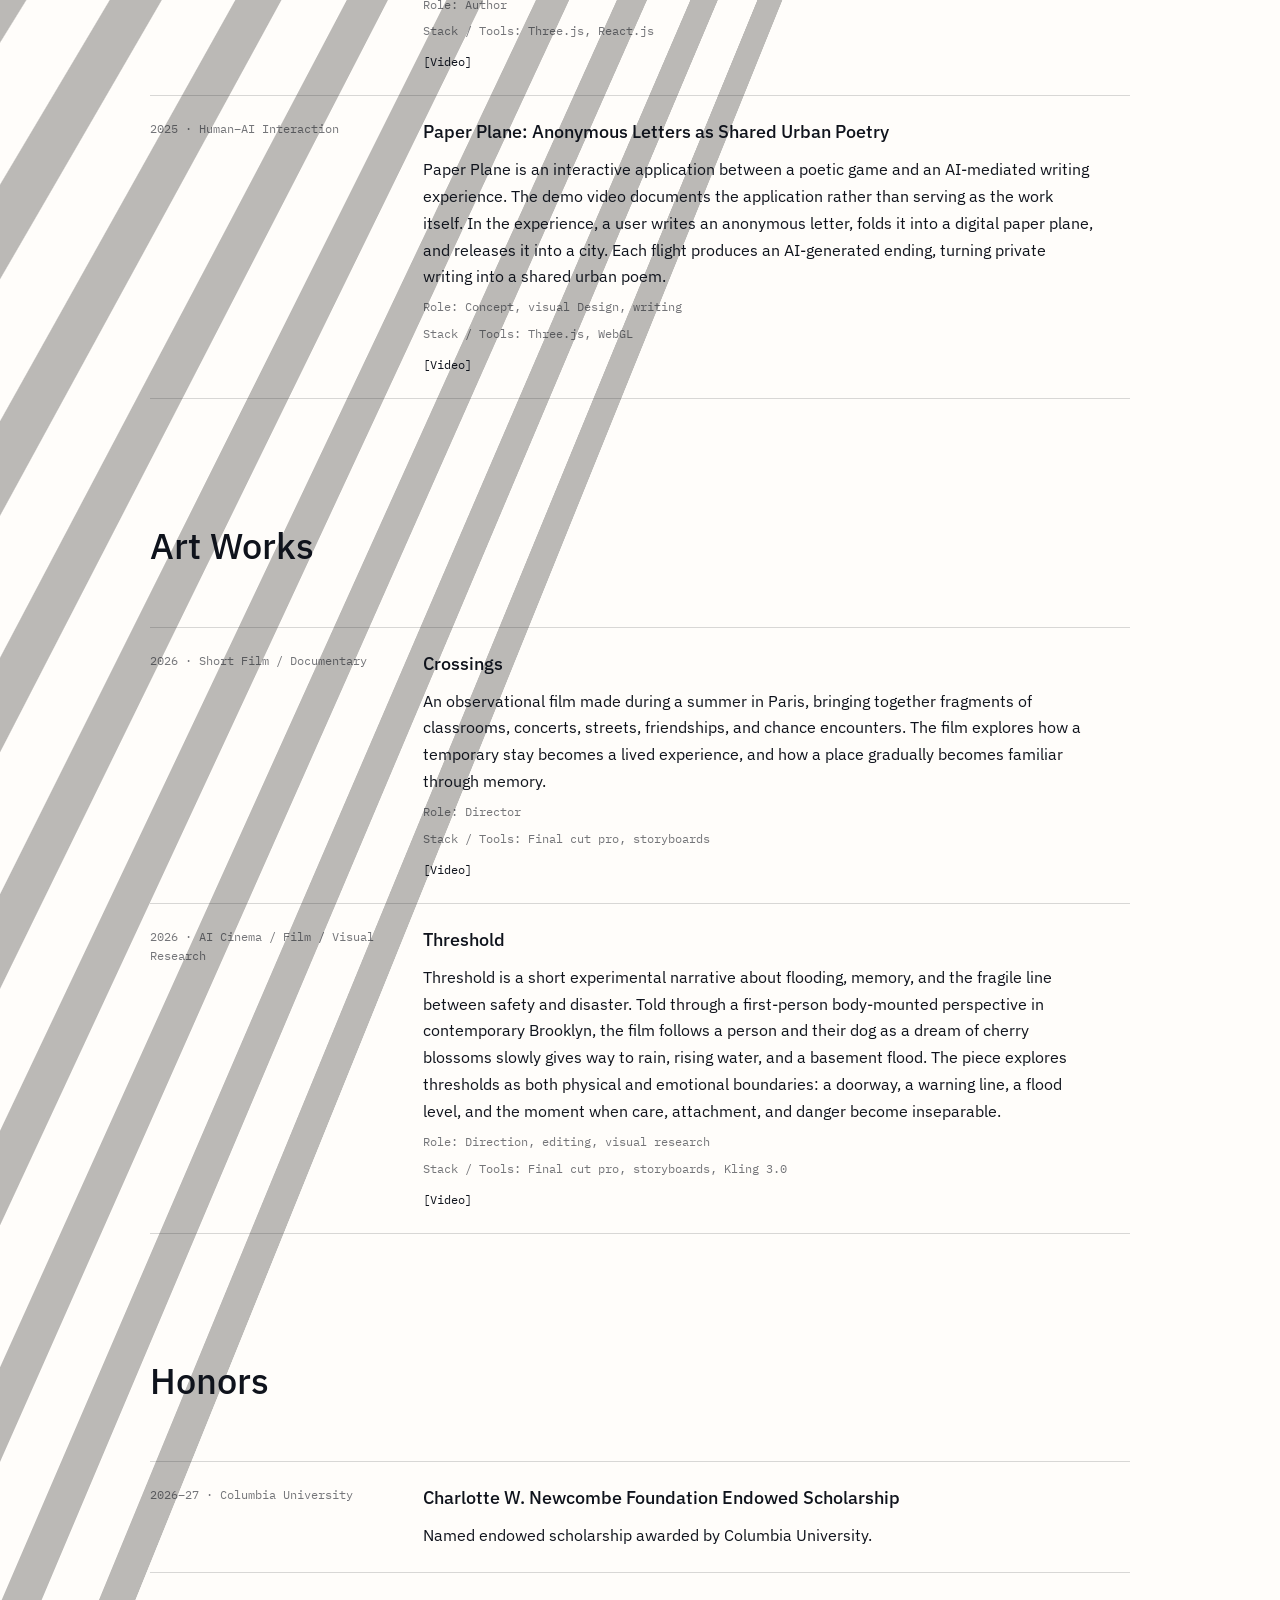
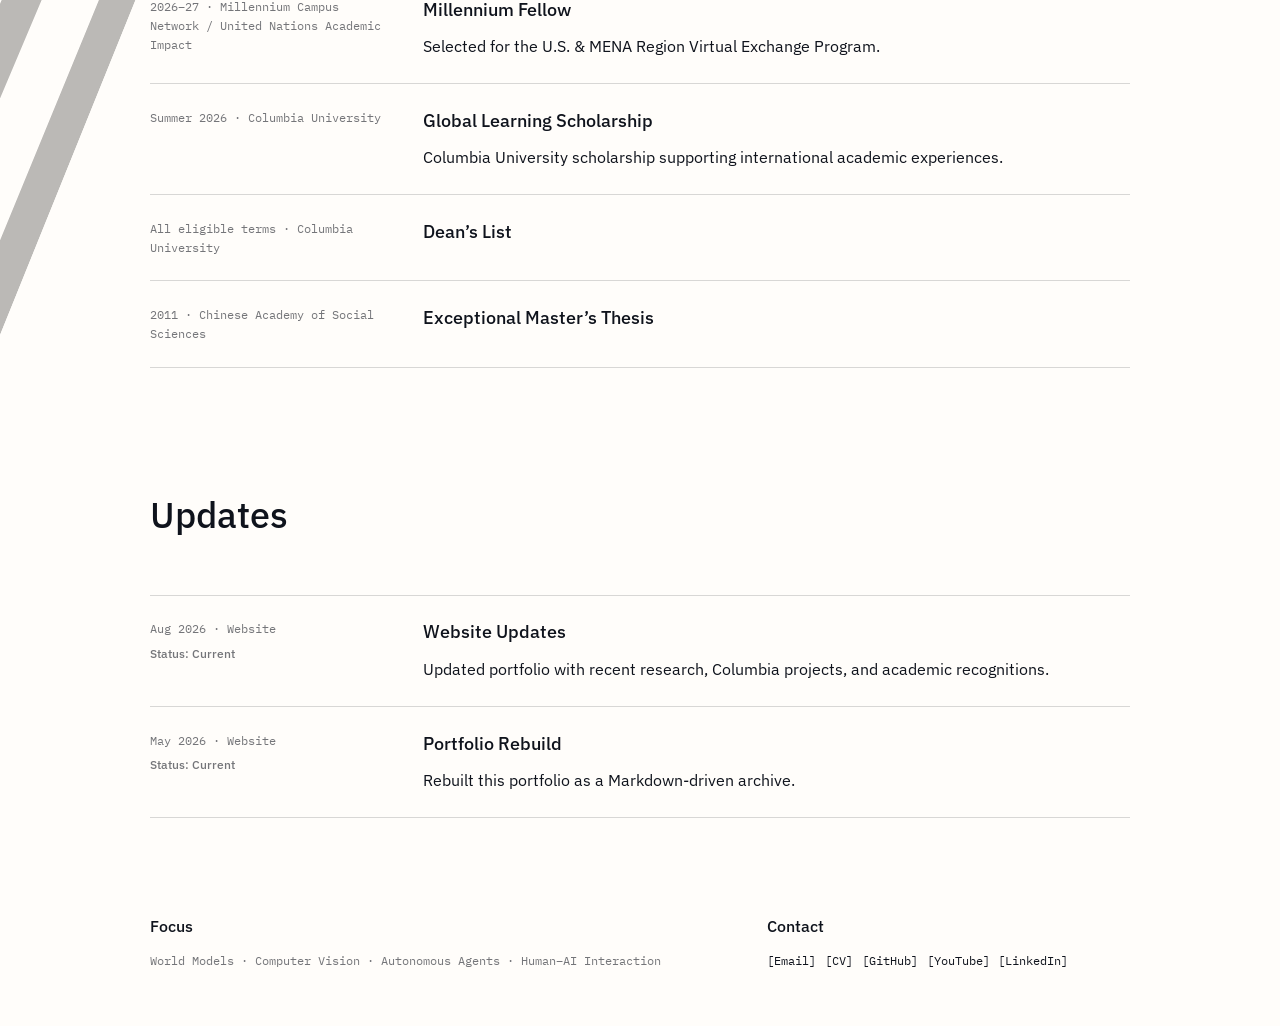
==== commit e42b0e0f: "Update preparedness project and CV" ====
--- a/index.html
+++ b/index.html
@@ -111,7 +111,7 @@
           </div>
           <div>
             <h3>Human-Centered Emergency Decision Systems</h3>
-            <p>Led research synthesis and prototype development for Columbia’s NYC Preparedness &amp; Recovery Institute, studying how community and frontline knowledge can inform time-sensitive institutional decisions during emergencies. Translated interviews and field research into interaction frameworks and rapid decision-support prototypes for emergency preparedness workflows.</p>
+            <p>Developed product concepts and conducted research synthesis for Columbia’s NYC Preparedness &amp; Recovery Institute, examining how community and frontline knowledge can inform time-sensitive institutional decisions during emergencies. Translated interviews and field research into interaction frameworks and rapid decision-support prototypes for emergency preparedness workflows.</p>
             <p class="project-detail">Role: Research Assistant</p>
             <p class="project-detail">Faculty Advisor: Prof. Harry West</p>
             <p class="project-detail">Methods: Field research, cross-case synthesis, decision mapping, physical and digital prototyping</p>
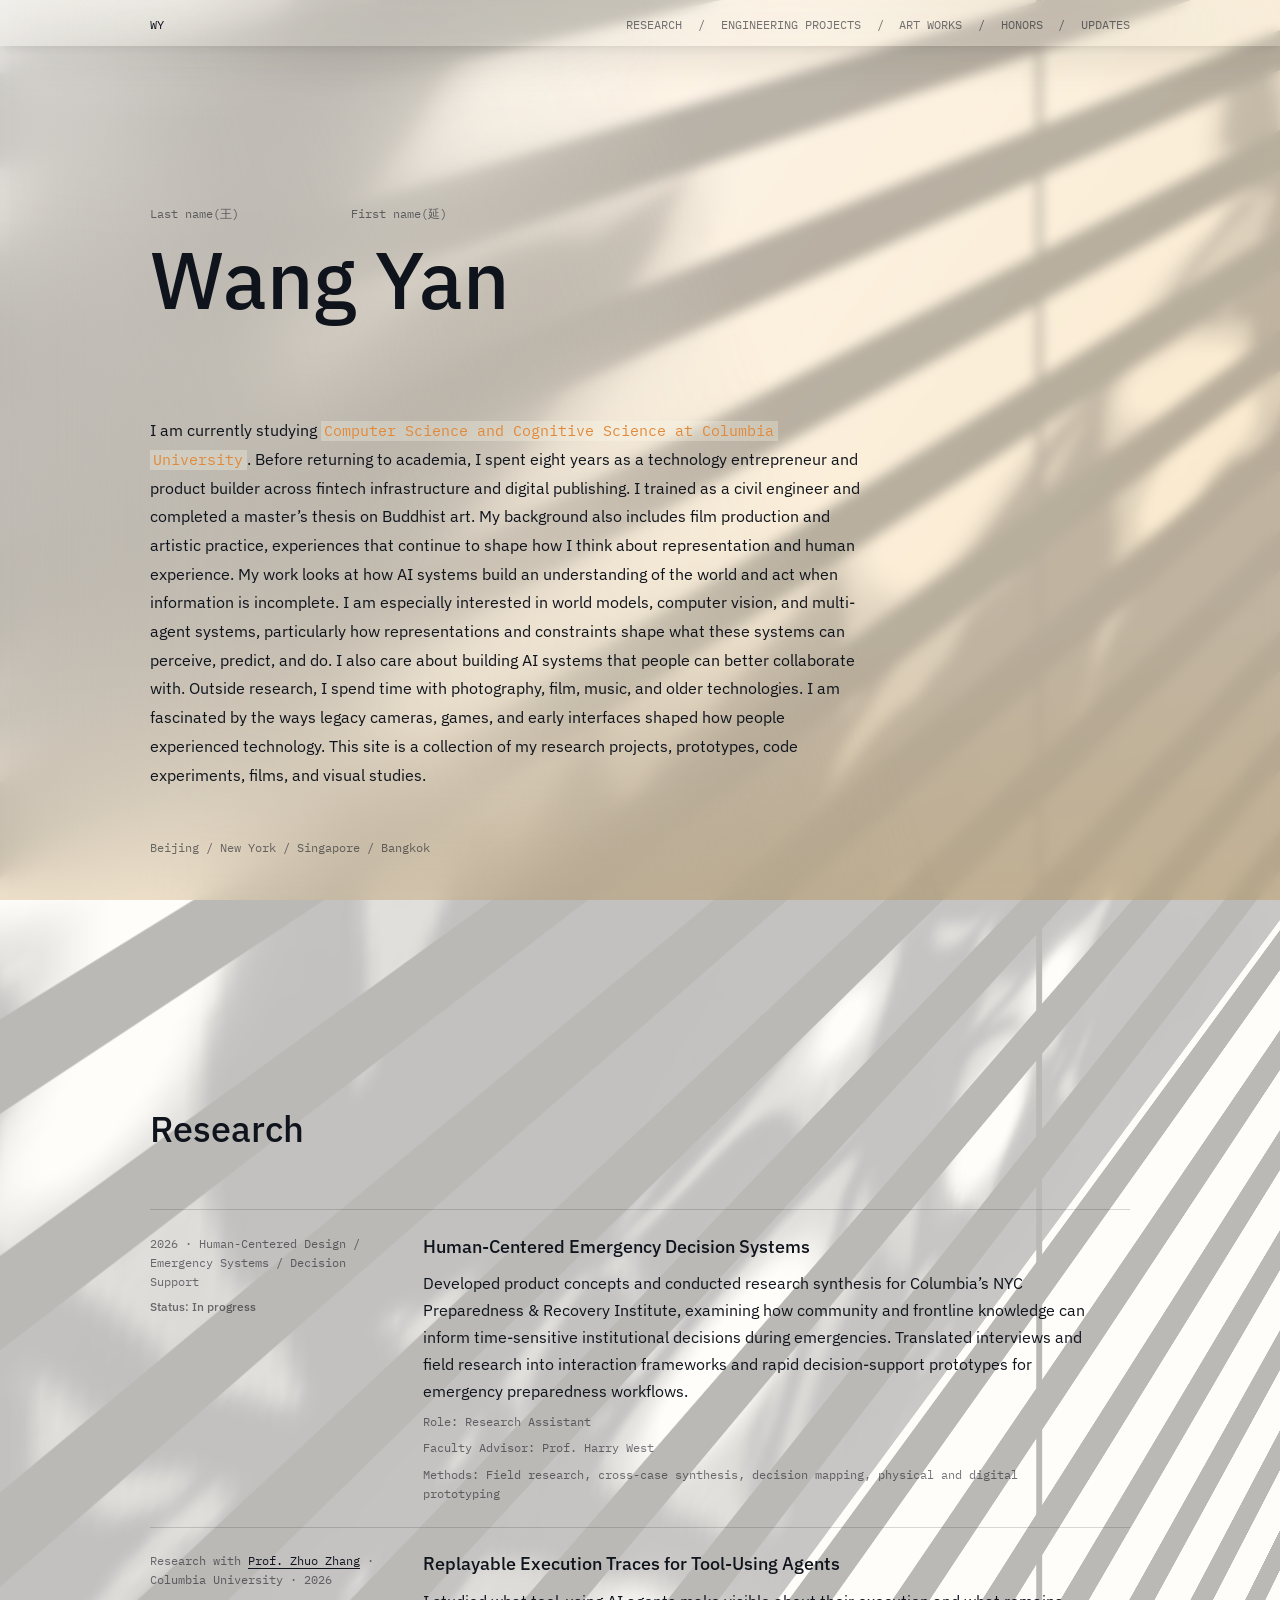
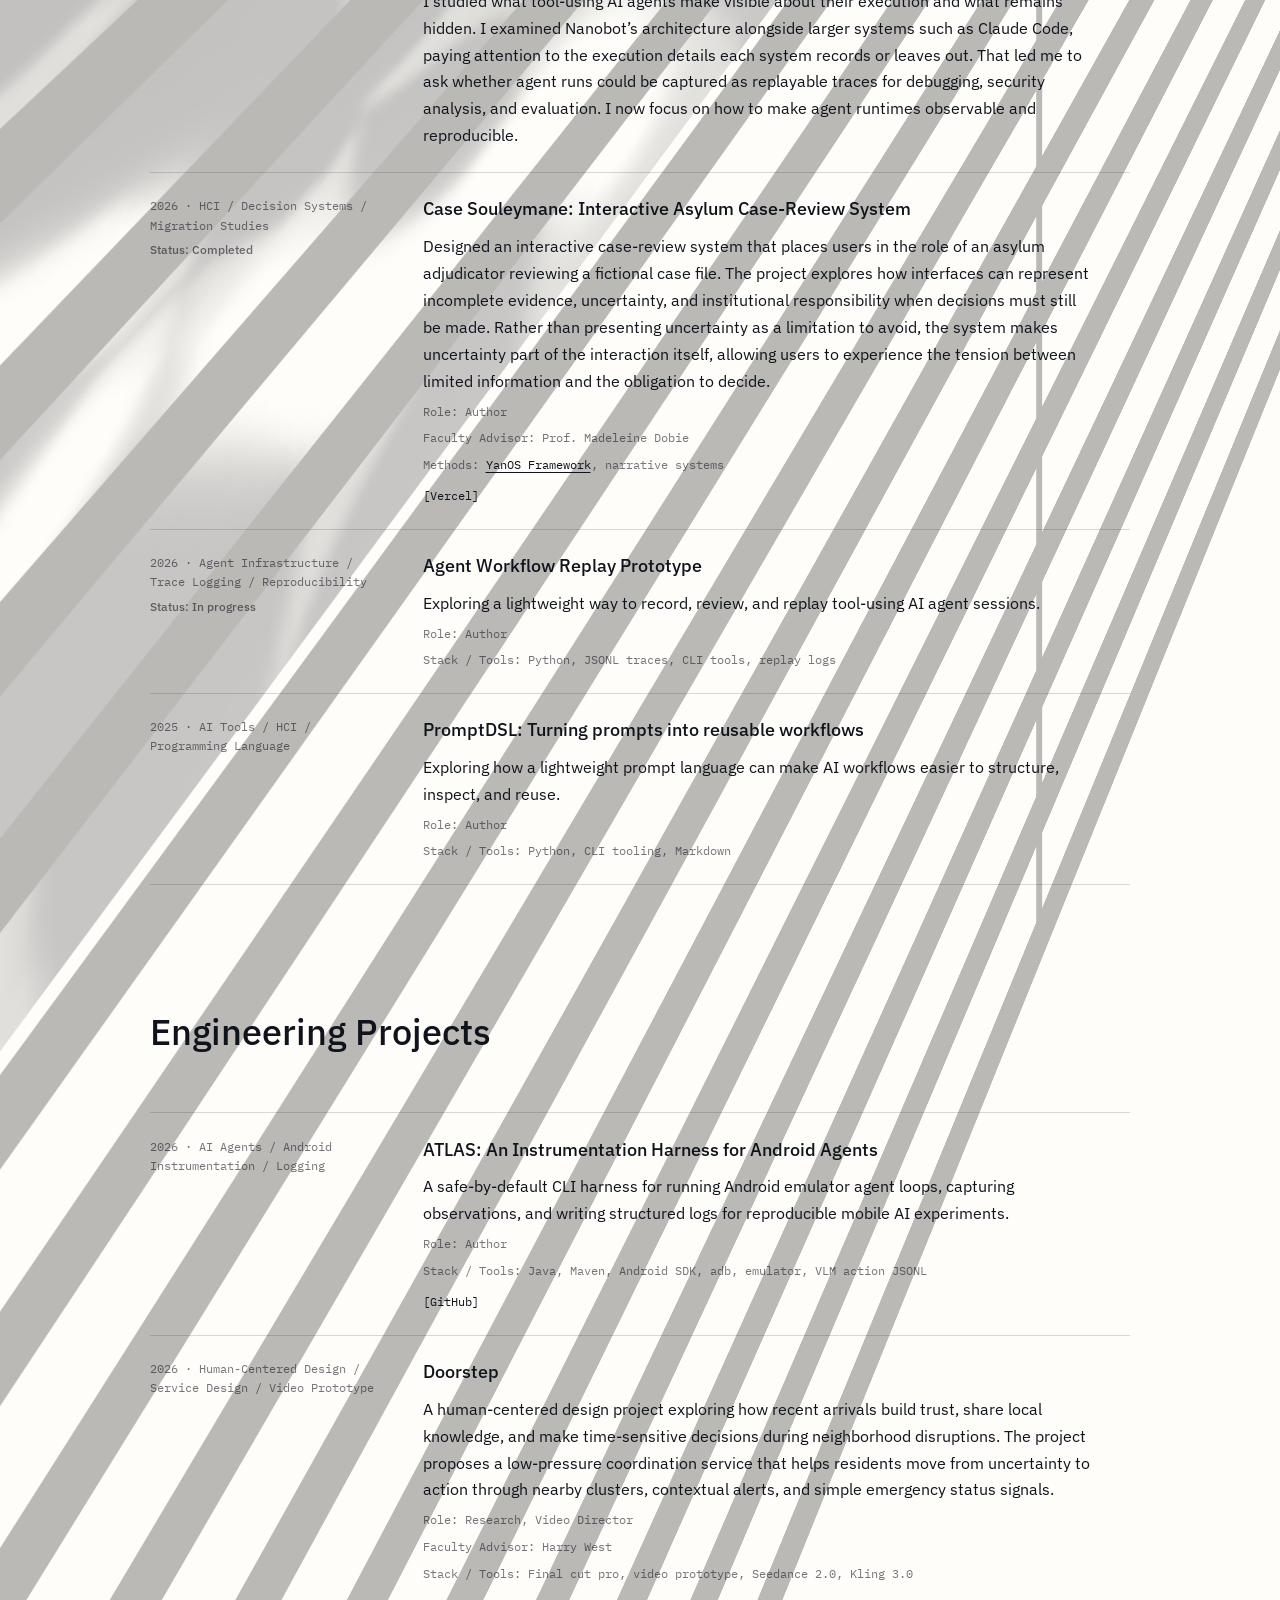
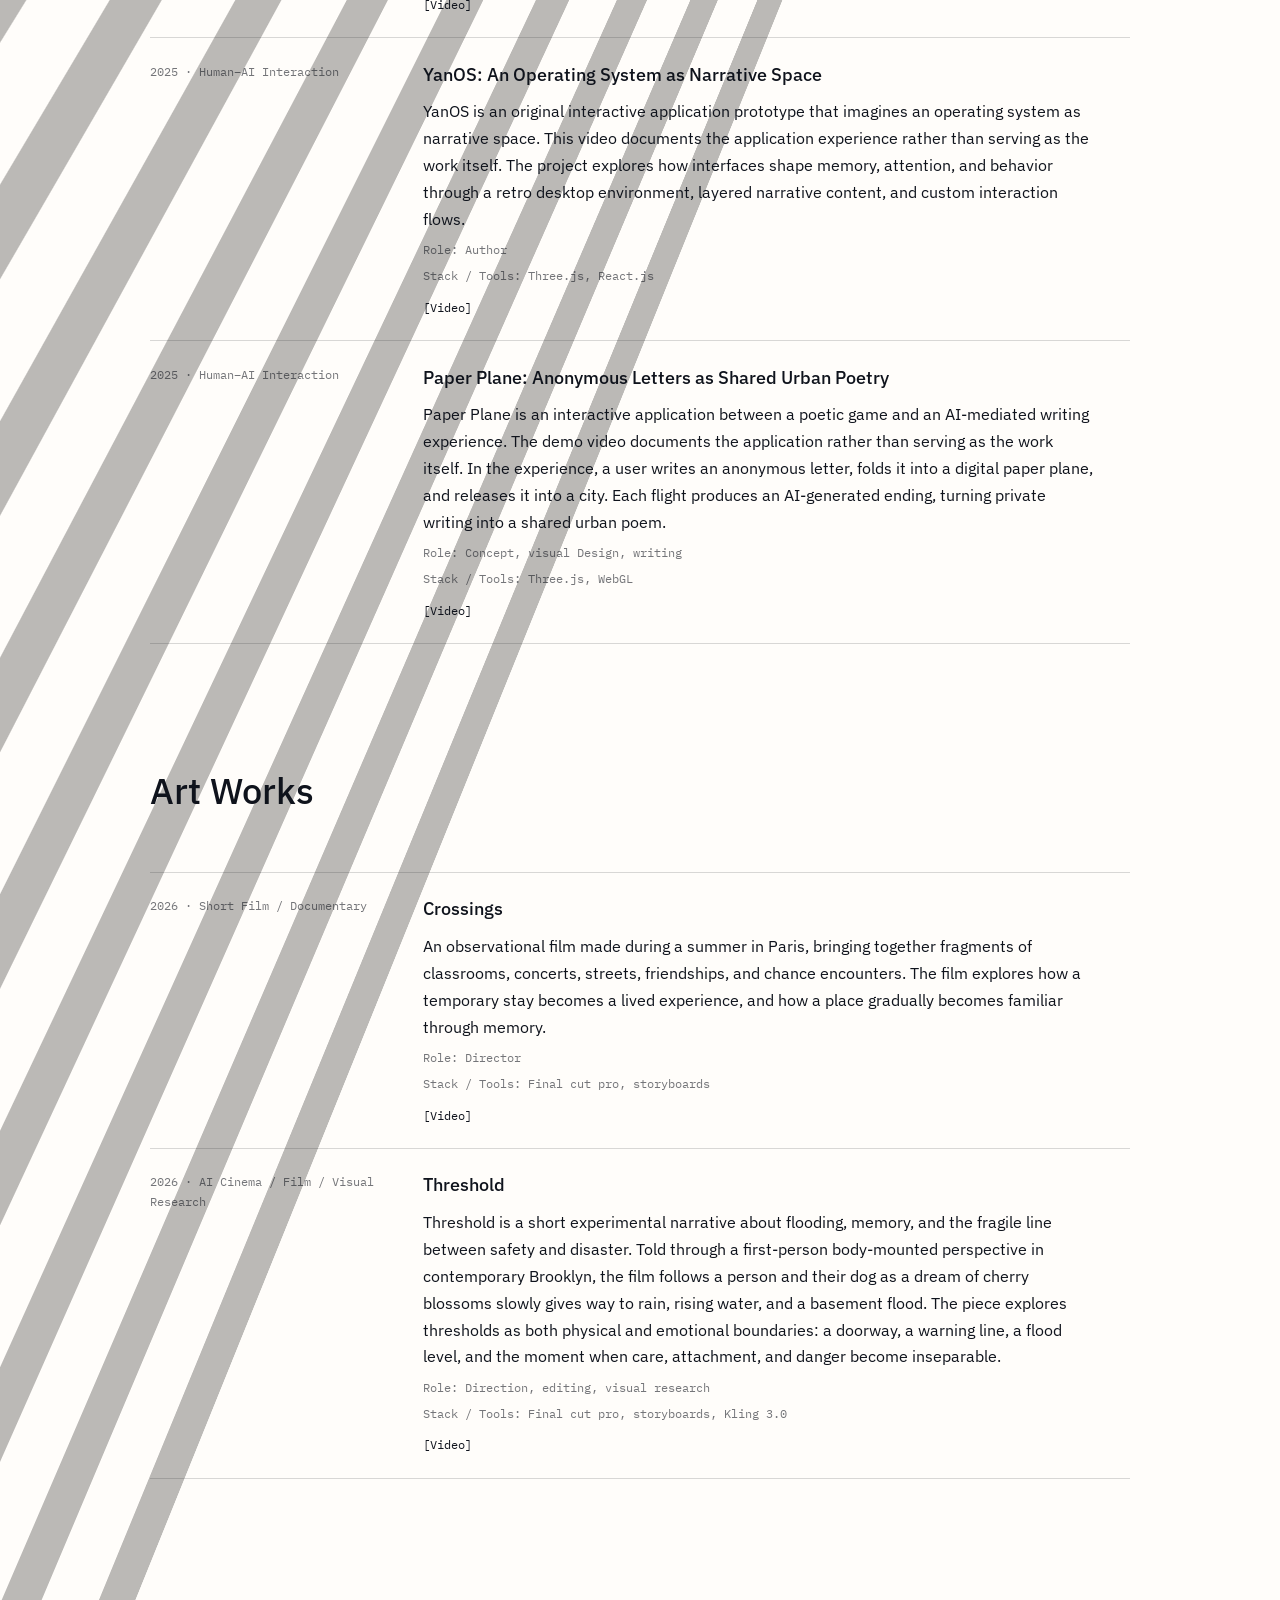
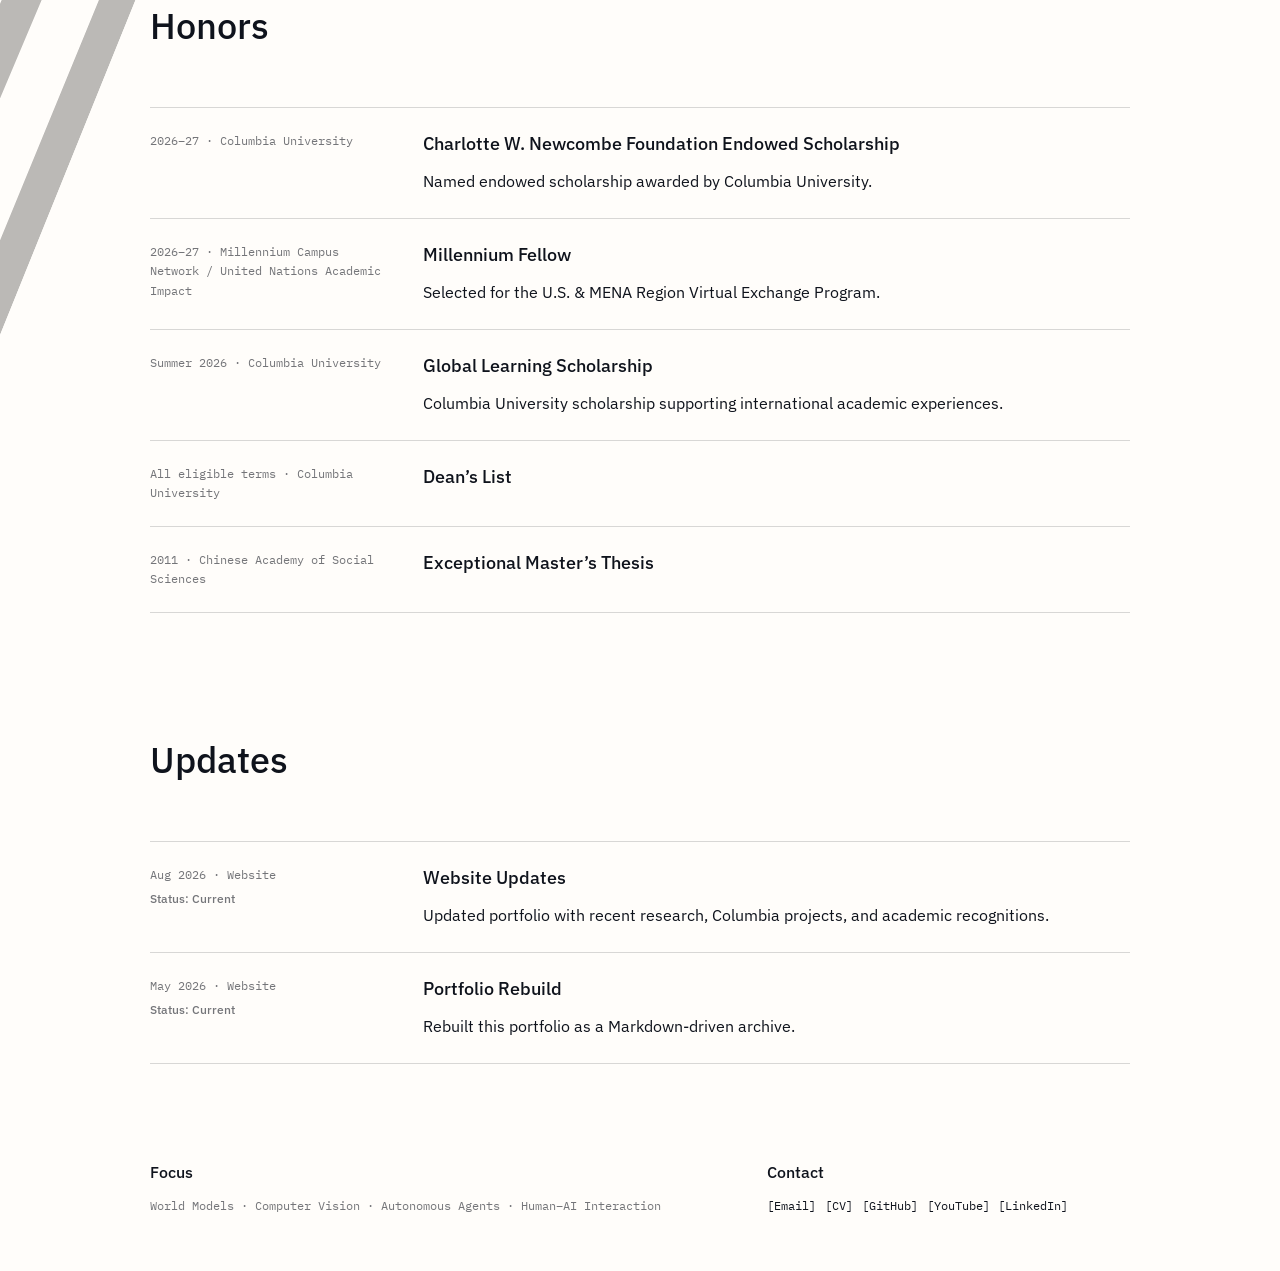
==== commit 2c4bc476: "Add agent trace research and update CV" ====
--- a/index.html
+++ b/index.html
@@ -119,6 +119,17 @@
         </article>
         <article class="project-entry">
           <div class="entry-meta-block project-meta-block">
+            <p class="entry-meta project-meta">Research with <a href="https://zzhang.xyz">Prof. Zhuo Zhang</a> · Columbia University · 2026</p>
+
+          </div>
+          <div>
+            <h3>Replayable Execution Traces for Tool-Using Agents</h3>
+            <p>I studied what tool-using AI agents make visible about their execution and what remains hidden. I examined Nanobot’s architecture alongside larger systems such as Claude Code, paying attention to the execution details each system records or leaves out. That led me to ask whether agent runs could be captured as replayable traces for debugging, security analysis, and evaluation. I now focus on how to make agent runtimes observable and reproducible.</p>
+
+          </div>
+        </article>
+        <article class="project-entry">
+          <div class="entry-meta-block project-meta-block">
             <p class="entry-meta project-meta">2026 · HCI / Decision Systems / Migration Studies</p>
             <p class="entry-status project-status">Status: Completed</p>
           </div>
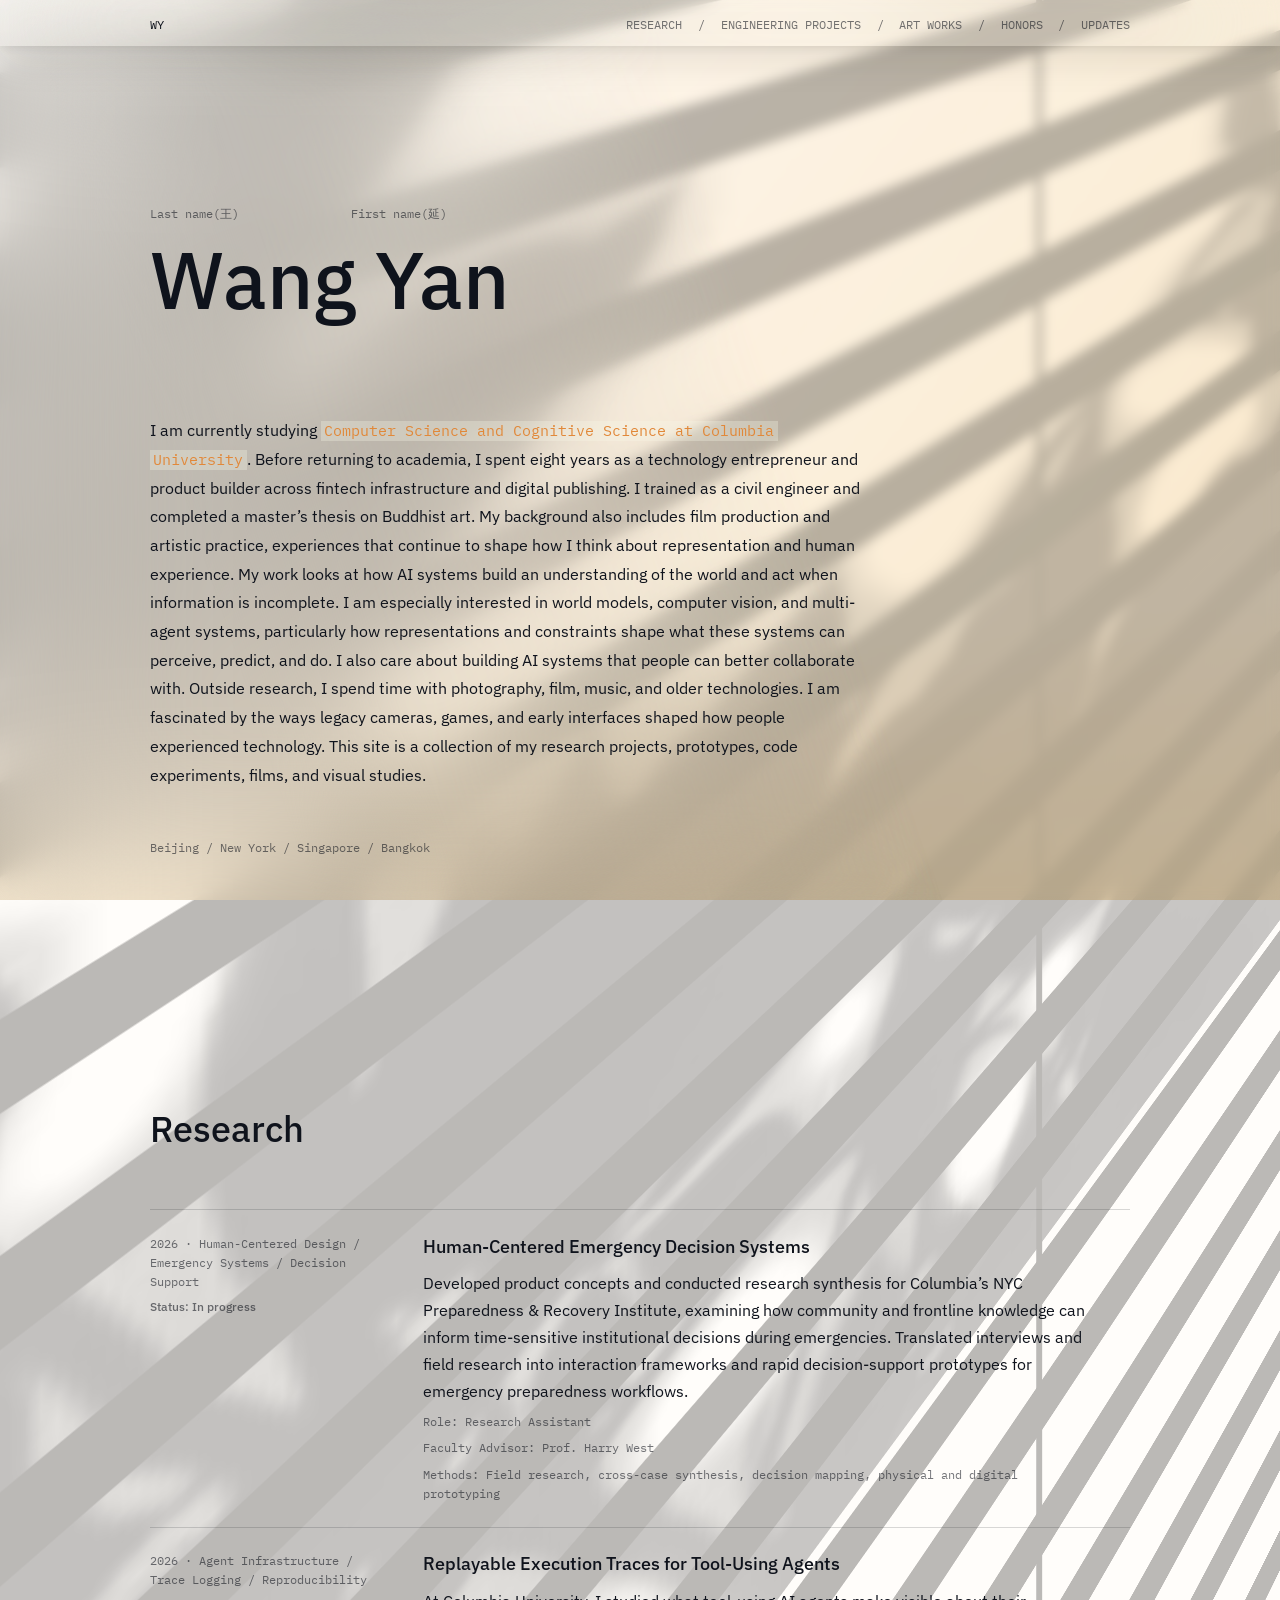
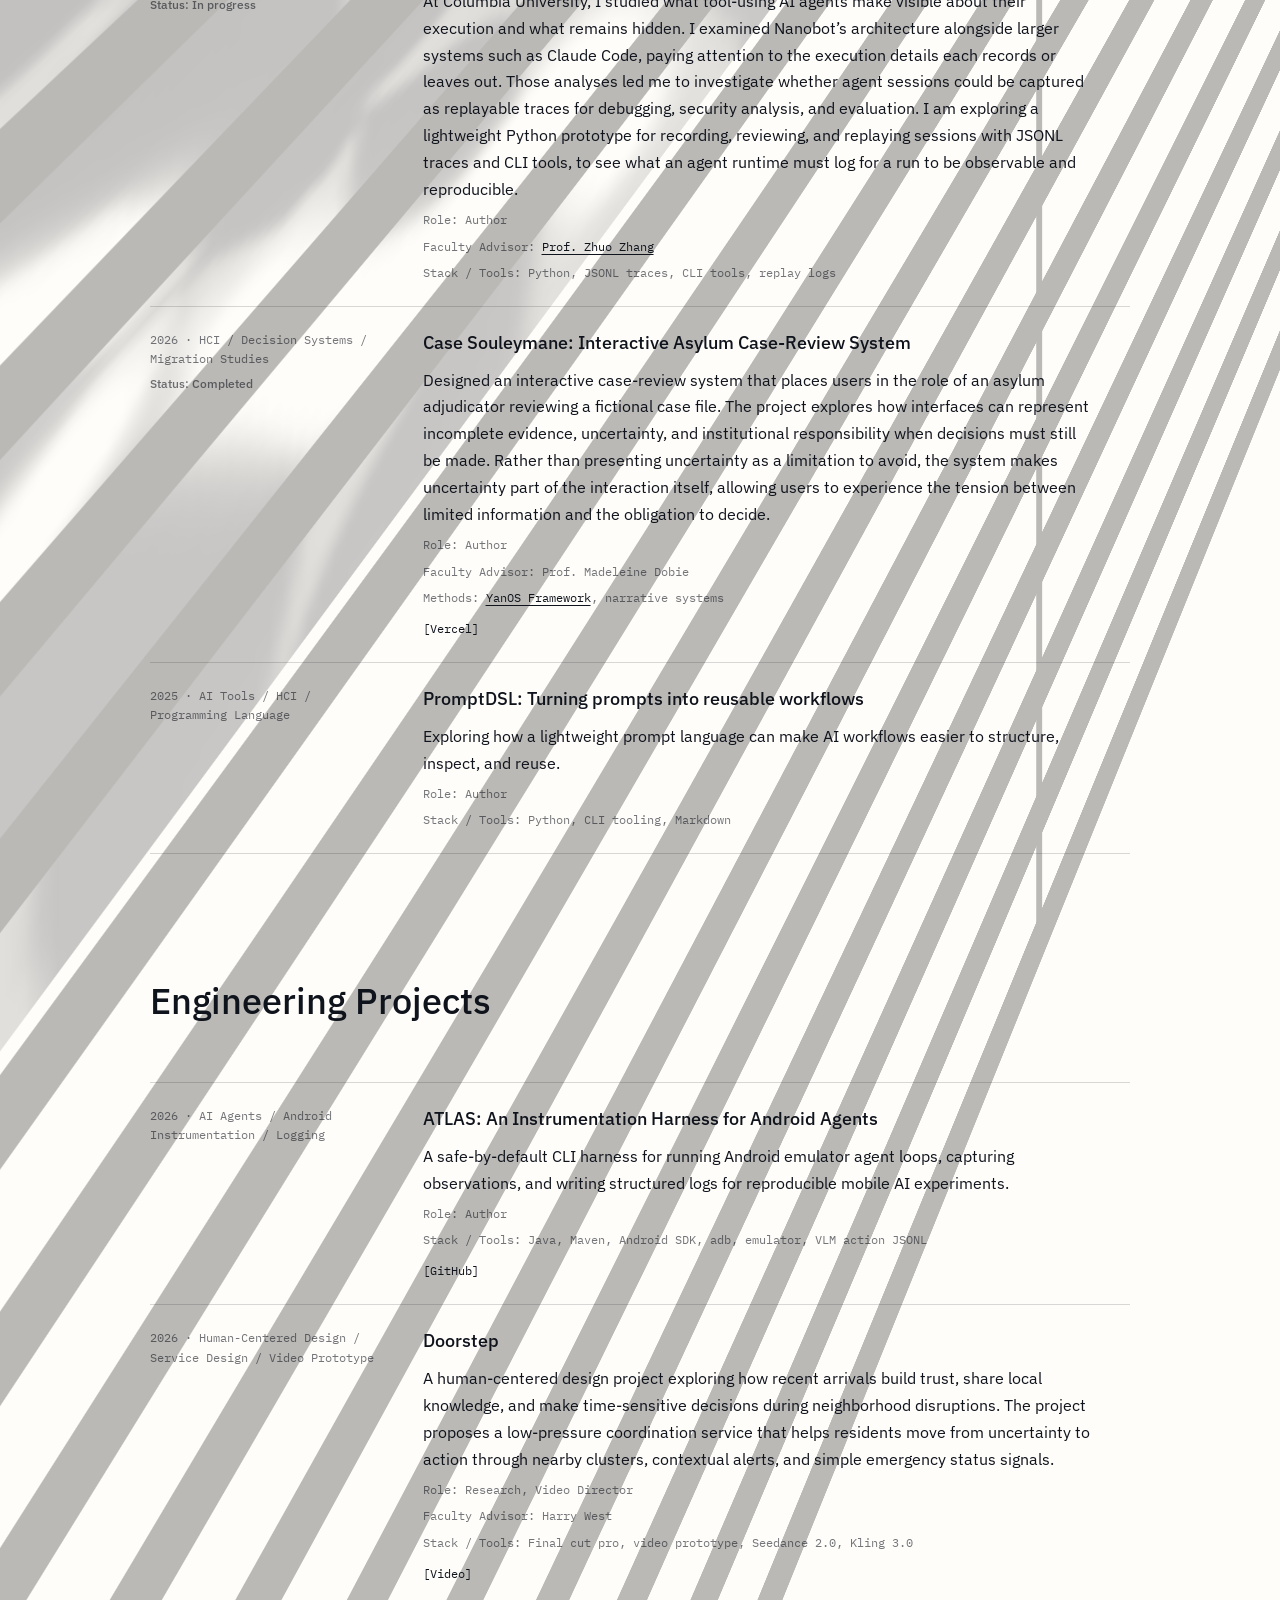
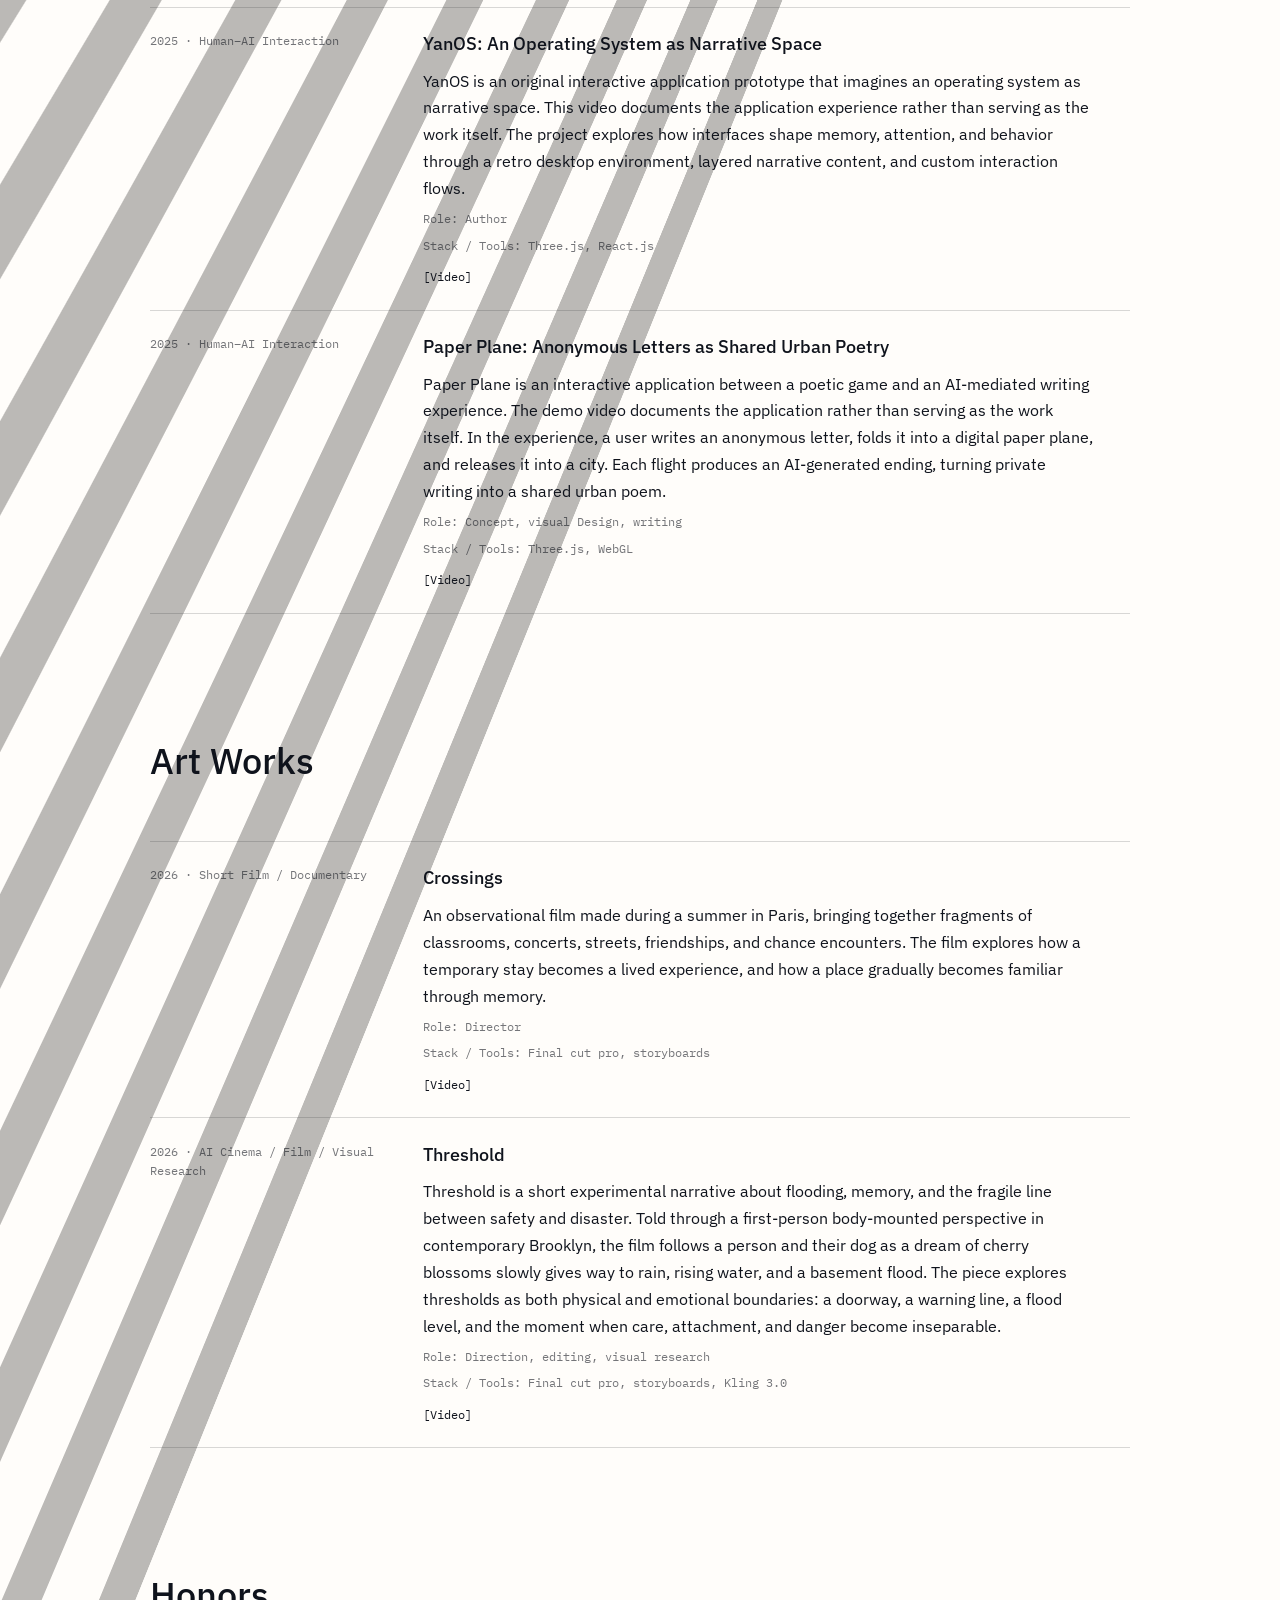
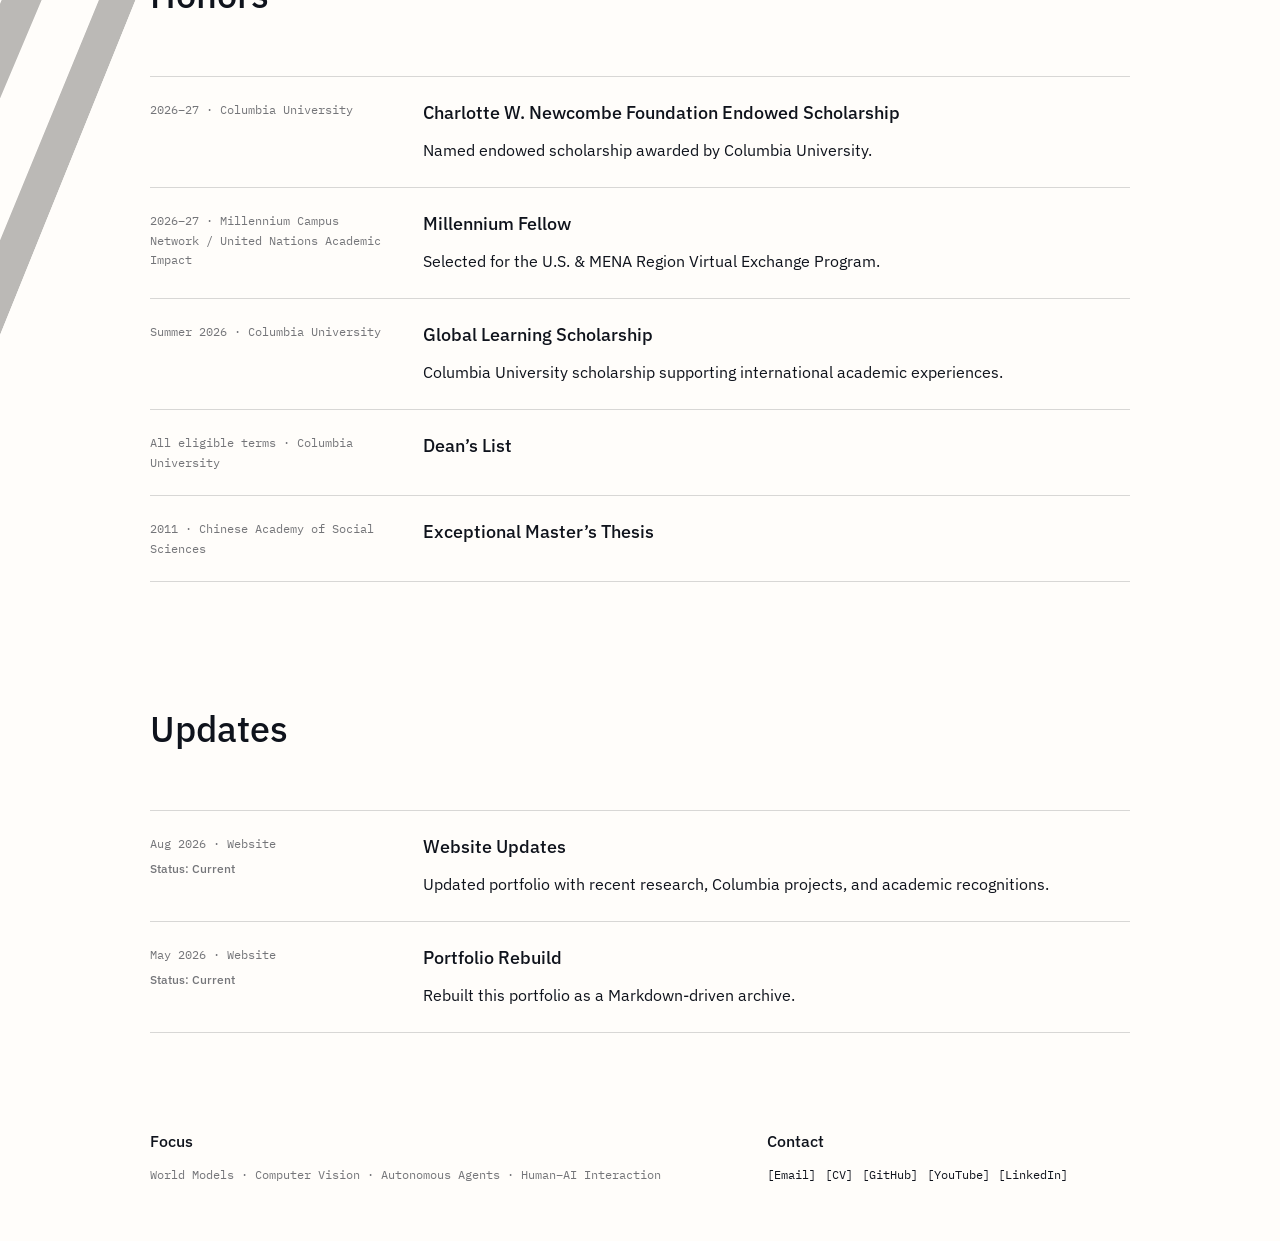
==== commit ecaf9695: "Merge agent trace research entries" ====
--- a/index.html
+++ b/index.html
@@ -119,13 +119,15 @@
         </article>
         <article class="project-entry">
           <div class="entry-meta-block project-meta-block">
-            <p class="entry-meta project-meta">Research with <a href="https://zzhang.xyz">Prof. Zhuo Zhang</a> · Columbia University · 2026</p>
-
+            <p class="entry-meta project-meta">2026 · Agent Infrastructure / Trace Logging / Reproducibility</p>
+            <p class="entry-status project-status">Status: In progress</p>
           </div>
           <div>
             <h3>Replayable Execution Traces for Tool-Using Agents</h3>
-            <p>I studied what tool-using AI agents make visible about their execution and what remains hidden. I examined Nanobot’s architecture alongside larger systems such as Claude Code, paying attention to the execution details each system records or leaves out. That led me to ask whether agent runs could be captured as replayable traces for debugging, security analysis, and evaluation. I now focus on how to make agent runtimes observable and reproducible.</p>
-
+            <p>At Columbia University, I studied what tool-using AI agents make visible about their execution and what remains hidden. I examined Nanobot’s architecture alongside larger systems such as Claude Code, paying attention to the execution details each records or leaves out. Those analyses led me to investigate whether agent sessions could be captured as replayable traces for debugging, security analysis, and evaluation. I am exploring a lightweight Python prototype for recording, reviewing, and replaying sessions with JSONL traces and CLI tools, to see what an agent runtime must log for a run to be observable and reproducible.</p>
+            <p class="project-detail">Role: Author</p>
+            <p class="project-detail">Faculty Advisor: <a href="https://zzhang.xyz">Prof. Zhuo Zhang</a></p>
+            <p class="project-detail">Stack / Tools: Python, JSONL traces, CLI tools, replay logs</p>
           </div>
         </article>
         <article class="project-entry">
@@ -140,18 +142,6 @@
             <p class="project-detail">Faculty Advisor: Prof. Madeleine Dobie</p>
             <p class="project-detail">Methods: <a href="#yanos">YanOS Framework</a>, narrative systems</p>
             <p class="project-links"><a href="https://case-souleymane.vercel.app">Vercel</a></p>
-          </div>
-        </article>
-        <article class="project-entry">
-          <div class="entry-meta-block project-meta-block">
-            <p class="entry-meta project-meta">2026 · Agent Infrastructure / Trace Logging / Reproducibility</p>
-            <p class="entry-status project-status">Status: In progress</p>
-          </div>
-          <div>
-            <h3>Agent Workflow Replay Prototype</h3>
-            <p>Exploring a lightweight way to record, review, and replay tool-using AI agent sessions.</p>
-            <p class="project-detail">Role: Author</p>
-            <p class="project-detail">Stack / Tools: Python, JSONL traces, CLI tools, replay logs</p>
           </div>
         </article>
         <article class="project-entry">
